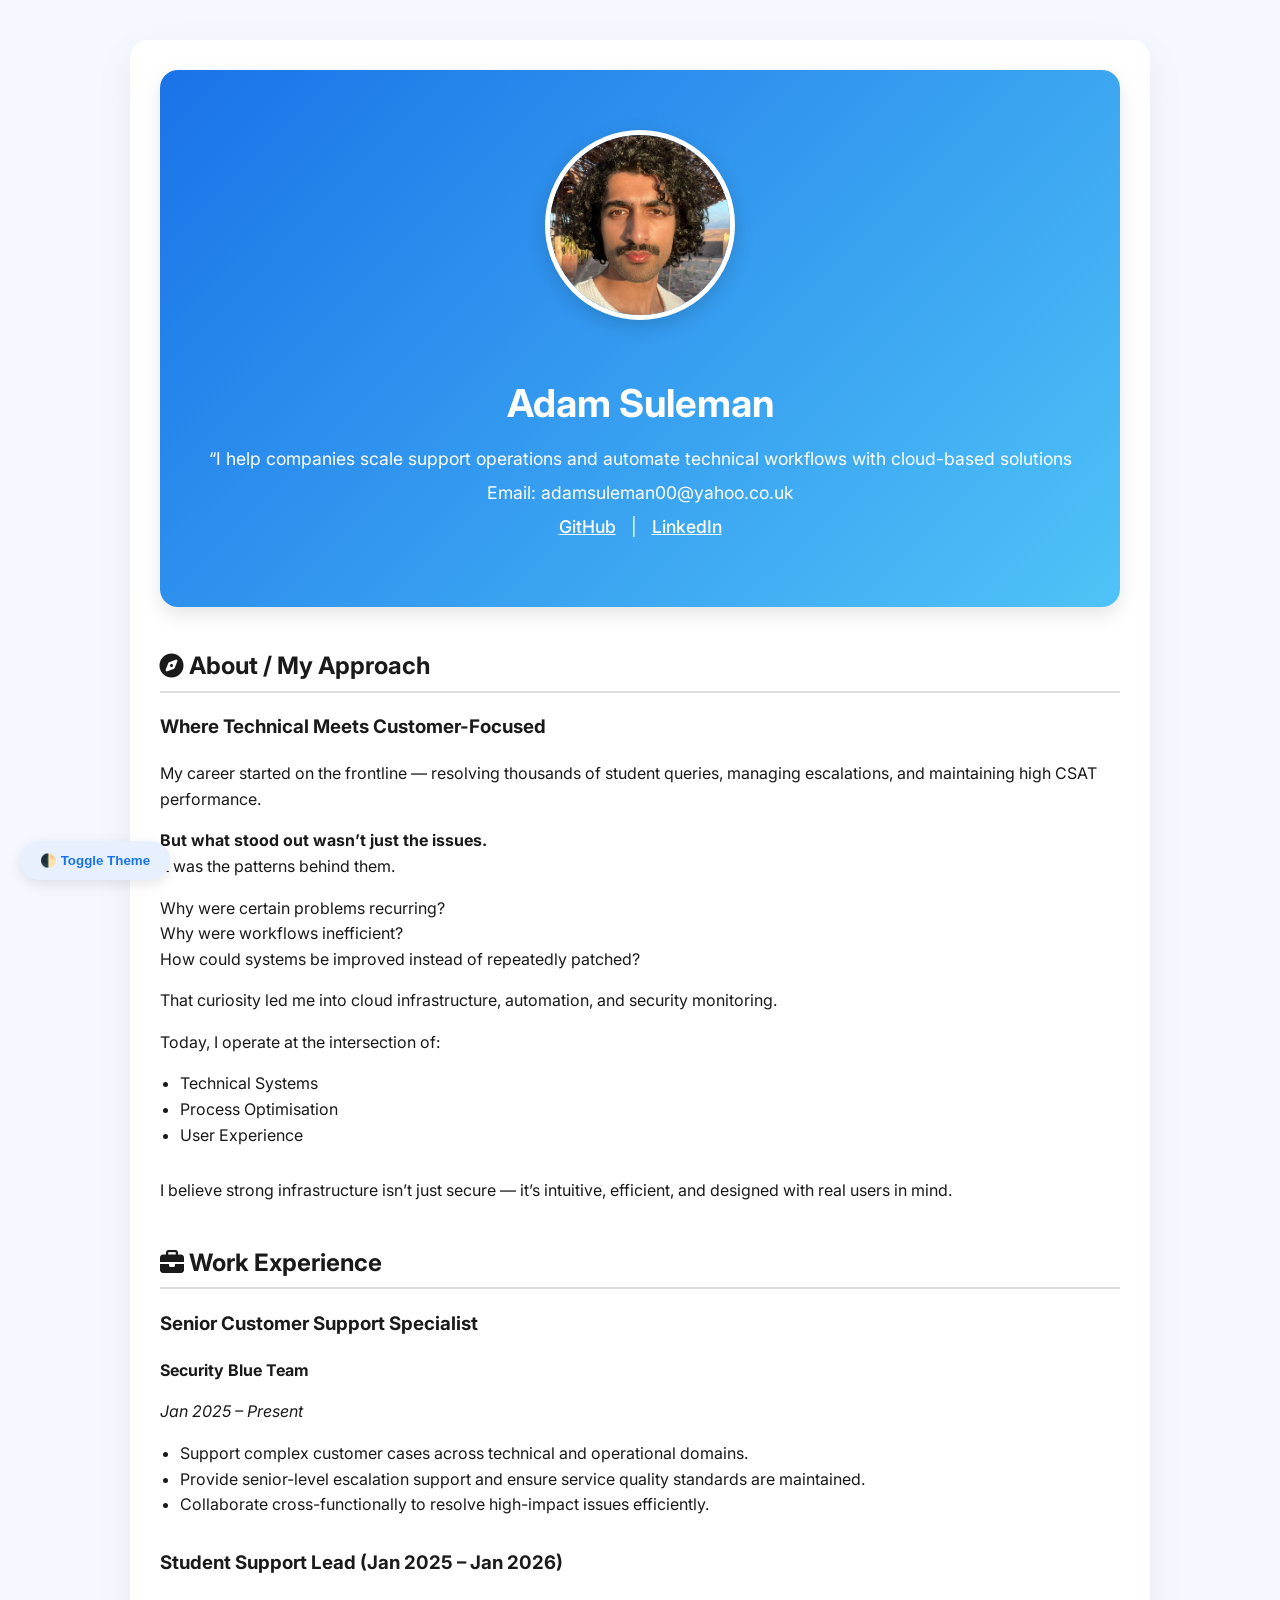
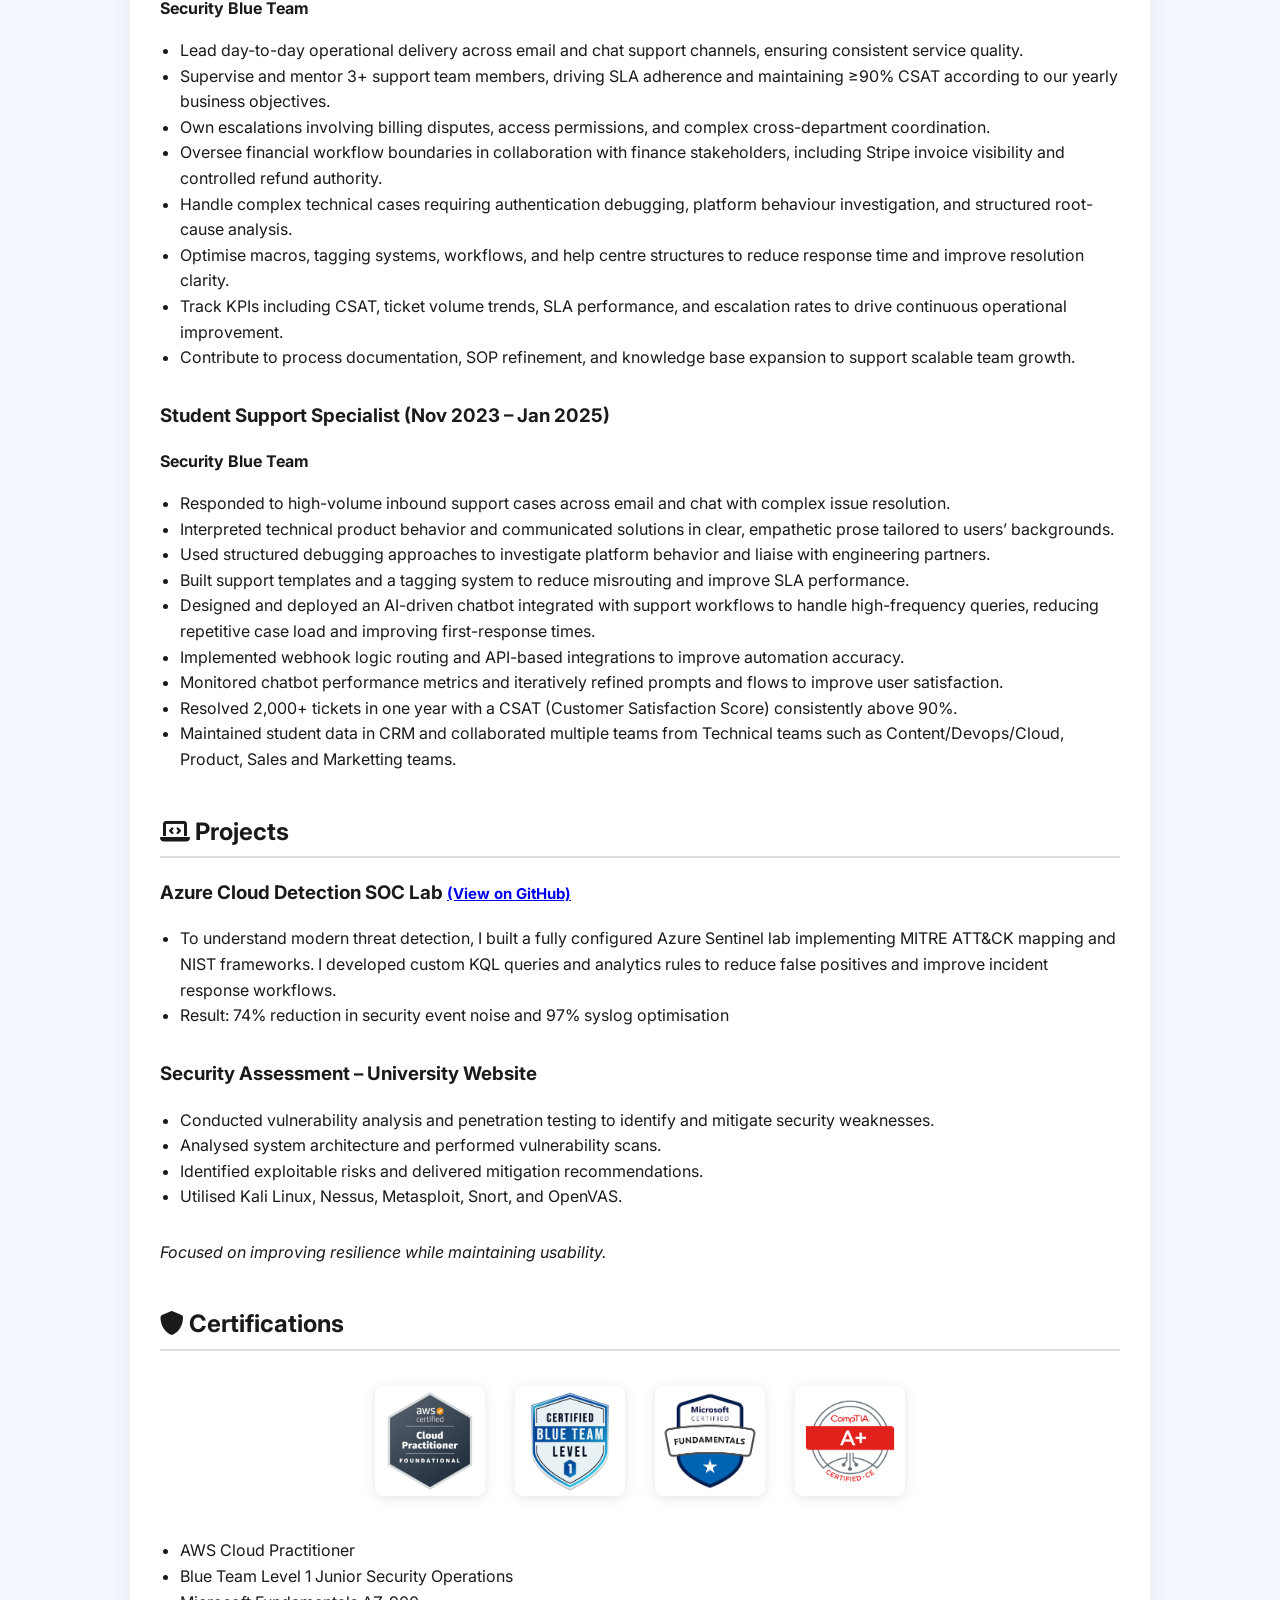
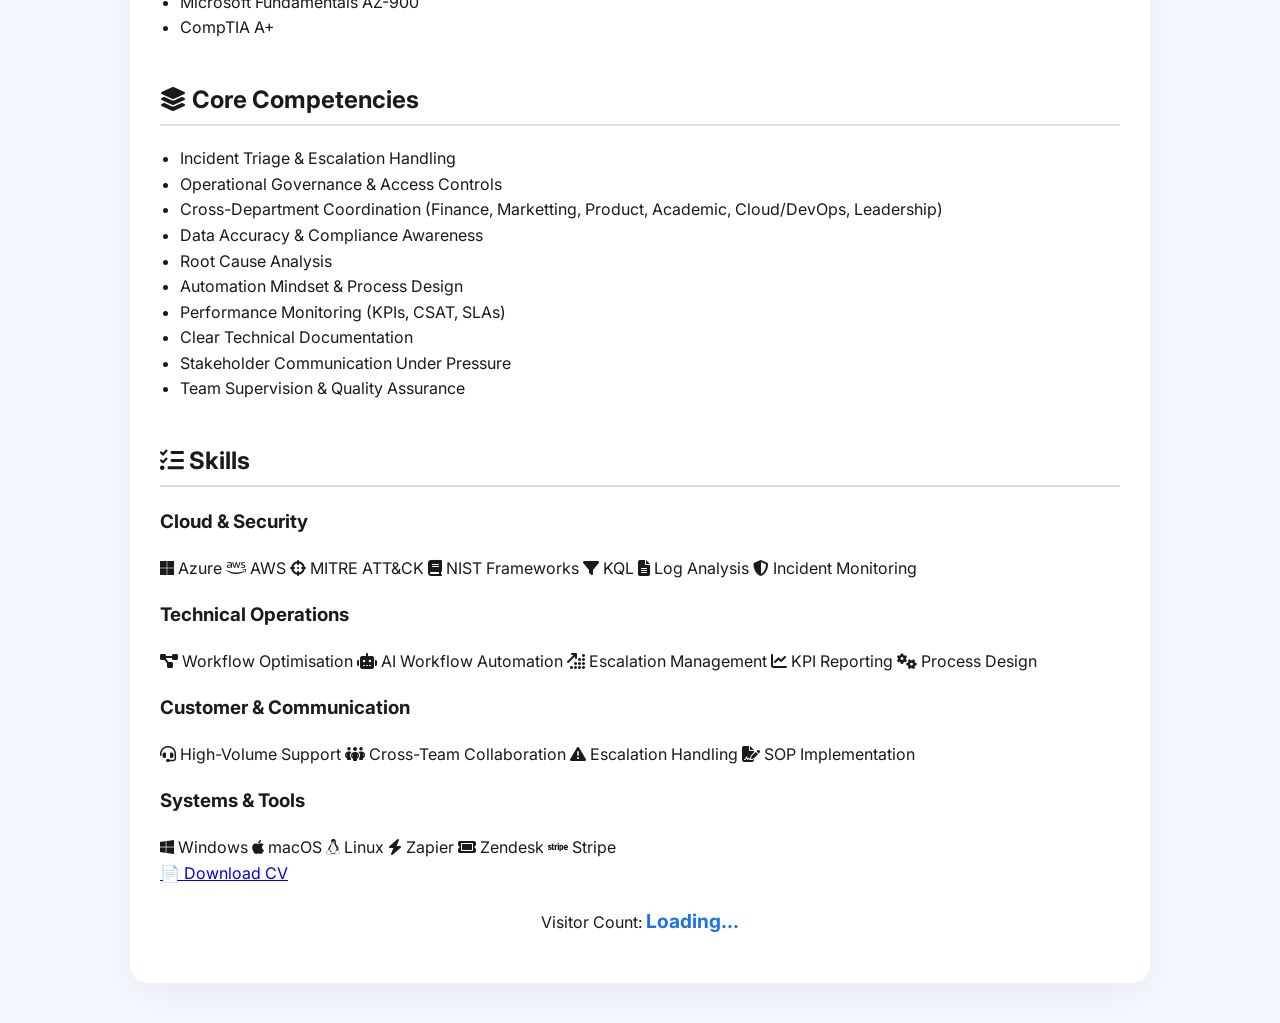
==== adam_suleman_cv.html @ 836b5796 "Update adam_suleman_cv.html" ====
<!DOCTYPE html>
<html lang="en">
<head>
  <meta charset="UTF-8">
  <title>Adam Suleman – Resume</title>
  <link rel="stylesheet" href="style.css">
  <link href="https://fonts.googleapis.com/css2?family=Inter:wght@400;600&display=swap" rel="stylesheet">
  <link rel="stylesheet" href="https://cdnjs.cloudflare.com/ajax/libs/font-awesome/6.5.0/css/all.min.css">
</head>
<body>
  <div class="container">
    <header>
      <img src="profile.jpg" alt="Profile Picture" class="profile-pic">
      <h1>Adam Suleman</h1>
      <p>“I help companies scale support operations and automate technical workflows with cloud-based solutions</p>
      <p>Email: adamsuleman00@yahoo.co.uk</p>
      <p><a href="https://github.com/asuleman-cyber">GitHub</a> | <a href="https://www.linkedin.com/in/adam-suleman-077a73156/">LinkedIn</a></p>
    </header>

    <section>
      <h2><i class="fa-solid fa-compass"></i> About / My Approach</h2>
      <h3>Where Technical Meets Customer-Focused</h3>
    
      <p>
        My career started on the frontline — resolving thousands of student queries, managing escalations,
        and maintaining high CSAT performance.
      </p>
    
      <p><strong>But what stood out wasn’t just the issues.</strong><br>
         It was the patterns behind them.</p>
    
      <p>
        Why were certain problems recurring?<br>
        Why were workflows inefficient?<br>
        How could systems be improved instead of repeatedly patched?
      </p>
    
      <p>
        That curiosity led me into cloud infrastructure, automation, and security monitoring.
      </p>
    
      <p>Today, I operate at the intersection of:</p>
    
      <ul>
        <li>Technical Systems</li>
        <li>Process Optimisation</li>
        <li>User Experience</li>
      </ul>
    
      <p>
        I believe strong infrastructure isn’t just secure — it’s intuitive, efficient,
        and designed with real users in mind.
      </p>
    </section>
        
    <section>
        <h2><i class="fa-solid fa-briefcase"></i> Work Experience</h2>
        <h3>Senior Customer Support Specialist</h3>
        <p><strong>Security Blue Team</strong></p>
          <p><em>Jan 2025 – Present</em></p>
          <ul>
            <li>Support complex customer cases across technical and operational domains.</li>
            <li>Provide senior-level escalation support and ensure service quality standards are maintained.</li>
            <li>Collaborate cross-functionally to resolve high-impact issues efficiently.</li>
          </ul>

        <h3>Student Support Lead (Jan 2025 – Jan 2026)</h3>
        <p><strong>Security Blue Team</strong></p>
          <ul>
            <li>Lead day-to-day operational delivery across email and chat support channels, ensuring consistent service quality.</li>
            <li>Supervise and mentor 3+ support team members, driving SLA adherence and maintaining ≥90% CSAT according to our yearly business objectives.</li>
            <li>Own escalations involving billing disputes, access permissions, and complex cross-department coordination.</li>
            <li>Oversee financial workflow boundaries in collaboration with finance stakeholders, including Stripe invoice visibility and controlled refund authority.</li>
            <li>Handle complex technical cases requiring authentication debugging, platform behaviour investigation, and structured root-cause analysis.</li>
            <li>Optimise macros, tagging systems, workflows, and help centre structures to reduce response time and improve resolution clarity.</li>
            <li>Track KPIs including CSAT, ticket volume trends, SLA performance, and escalation rates to drive continuous operational improvement.</li>
            <li>Contribute to process documentation, SOP refinement, and knowledge base expansion to support scalable team growth.</li>
          </ul>
        <h3>Student Support Specialist (Nov 2023 – Jan 2025)</h3>
        <p><strong>Security Blue Team</strong></p>
        <ul>
          <li>Responded to high-volume inbound support cases across email and chat with complex issue resolution.</li>
          <li>Interpreted technical product behavior and communicated solutions in clear, empathetic prose tailored to users’ backgrounds.</li>
          <li>Used structured debugging approaches to investigate platform behavior and liaise with engineering partners.</li>
          <li>Built support templates and a tagging system to reduce misrouting and improve SLA performance.</li>
          <li>Designed and deployed an AI-driven chatbot integrated with support workflows to handle high-frequency queries, reducing repetitive case load and improving first-response times.</li>
          <li>Implemented webhook logic routing and API-based integrations to improve automation accuracy.</li>
          <li>Monitored chatbot performance metrics and iteratively refined prompts and flows to improve user satisfaction.</li>
          <li>Resolved 2,000+ tickets in one year with a CSAT (Customer Satisfaction Score) consistently above 90%.</li>
          <li>Maintained student data in CRM and collaborated multiple teams from Technical teams such as Content/Devops/Cloud, Product, Sales and Marketting teams.</li>
        </ul>        
      </section>

    <section>
      <h2><i class="fa-solid fa-laptop-code"></i> Projects</h2>
        
      <h3>Azure Cloud Detection SOC Lab <a href="https://github.com/asuleman-cyber/Azure-Honey-Net-SOC" target="_blank" style="font-size: 0.8em;">(View on GitHub)</a></h3>
      <ul>
          <li>To understand modern threat detection, I built a fully configured Azure Sentinel lab implementing MITRE ATT&CK mapping and NIST frameworks. I developed custom KQL queries and analytics rules to reduce false positives and improve incident response workflows.</li>
          <li>Result: 74% reduction in security event noise and 97% syslog optimisation</li>
      </ul>
      <h3>Security Assessment – University Website</h3>
      <ul>
        <li>Conducted vulnerability analysis and penetration testing to identify and mitigate security weaknesses.</li>
        <li>Analysed system architecture and performed vulnerability scans.</li>
        <li>Identified exploitable risks and delivered mitigation recommendations.</li>
        <li>Utilised Kali Linux, Nessus, Metasploit, Snort, and OpenVAS.</li>
      </ul>
      <p><em>Focused on improving resilience while maintaining usability.</em></p>
    </section>

    <section id="certifications">
      <h2><i class="fa fa-shield"></i> Certifications</h2>
      <div class="cert-badges">
        <div class="cert-badge">
          <img src="awscp.png" alt="AWS Cloud Practitioner">
        </div>
        <div class="cert-badge">
          <img src="btl1.png" alt="Blue Team Level 1">
        </div>
        <div class="cert-badge">
          <img src="az900.png" alt="Microsoft AZ-900">
        </div>
        <div class="cert-badge">
          <img src="cplusa.png" alt="CompTIA A+">
        </div>
      </div>
      <ul>
        <li>AWS Cloud Practitioner</li>
        <li>Blue Team Level 1 Junior Security Operations</li>
        <li>Microsoft Fundamentals AZ-900</li>
        <li>CompTIA A+</li>
      </ul>
    </section>        
    <section>
        <h2><i class="fa-solid fa-layer-group"></i> Core Competencies</h2>
        <ul>
          <li>Incident Triage &amp; Escalation Handling</li>
          <li>Operational Governance &amp; Access Controls</li>
          <li>Cross-Department Coordination (Finance, Marketting, Product, Academic, Cloud/DevOps, Leadership)</li>
          <li>Data Accuracy &amp; Compliance Awareness</li>
          <li>Root Cause Analysis</li>
          <li>Automation Mindset &amp; Process Design</li>
          <li>Performance Monitoring (KPIs, CSAT, SLAs)</li>
          <li>Clear Technical Documentation</li>
          <li>Stakeholder Communication Under Pressure</li>
          <li>Team Supervision &amp; Quality Assurance</li>
        </ul>
      </section>
  <!-- SKILLS -->
<section>
  <h2><i class="fa-solid fa-list-check"></i> Skills</h2>

  <div class="skills-grid">

    <div class="skill-category">
      <h3>Cloud &amp; Security</h3>
      <div class="skill-badges">
        <span><i class="fa-brands fa-microsoft"></i> Azure</span>
        <span><i class="fa-brands fa-aws"></i> AWS</span>
        <span><i class="fa-solid fa-crosshairs"></i> MITRE ATT&amp;CK</span>
        <span><i class="fa-solid fa-book"></i> NIST Frameworks</span>
        <span><i class="fa-solid fa-filter"></i> KQL</span>
        <span><i class="fa-solid fa-file-lines"></i> Log Analysis</span>
        <span><i class="fa-solid fa-shield-halved"></i> Incident Monitoring</span>
      </div>
    </div>

    <div class="skill-category">
      <h3>Technical Operations</h3>
      <div class="skill-badges">
        <span><i class="fa-solid fa-diagram-project"></i> Workflow Optimisation</span>
        <span><i class="fa-solid fa-robot"></i> AI Workflow Automation</span>
        <span><i class="fa-solid fa-arrow-up-right-dots"></i> Escalation Management</span>
        <span><i class="fa-solid fa-chart-line"></i> KPI Reporting</span>
        <span><i class="fa-solid fa-gears"></i> Process Design</span>
      </div>
    </div>

    <div class="skill-category">
      <h3>Customer &amp; Communication</h3>
      <div class="skill-badges">
        <span><i class="fa-solid fa-headset"></i> High-Volume Support</span>
        <span><i class="fa-solid fa-people-group"></i> Cross-Team Collaboration</span>
        <span><i class="fa-solid fa-triangle-exclamation"></i> Escalation Handling</span>
        <span><i class="fa-solid fa-file-signature"></i> SOP Implementation</span>
      </div>
    </div>

    <div class="skill-category">
      <h3>Systems &amp; Tools</h3>
      <div class="skill-badges">
        <span><i class="fa-brands fa-windows"></i> Windows</span>
        <span><i class="fa-brands fa-apple"></i> macOS</span>
        <span><i class="fa-brands fa-linux"></i> Linux</span>
        <span><i class="fa-solid fa-bolt"></i> Zapier</span>
        <span><i class="fa-solid fa-ticket"></i> Zendesk</span>
        <span><i class="fa-brands fa-stripe"></i> Stripe</span>
      </div>
    </div>

  </div>
</section>

  <a href="adam-suleman-cv.pdf" class="download-btn" download>📄 Download CV</a>
  <button id="toggle-theme">🌓 Toggle Theme</button>

  <script>
    const toggleBtn = document.getElementById('toggle-theme');
    const body = document.body;
  
    // Load saved preference
    if (localStorage.getItem('theme') === 'dark') {
      body.classList.add('dark-mode');
    }
  
    toggleBtn.addEventListener('click', () => {
      body.classList.toggle('dark-mode');
  
      // Save preference
      if (body.classList.contains('dark-mode')) {
        localStorage.setItem('theme', 'dark');
      } else {
        localStorage.setItem('theme', 'light');
      }
    });
  </script>

<script>
  const apiUrl = 'https://5r8853u0i4.execute-api.eu-west-2.amazonaws.com/prod/count';

  async function fetchVisitorCount() {
    try {
      const response = await fetch(apiUrl);
      const data = await response.json();
      document.getElementById('visitor-count').textContent = data.count;
    } catch (error) {
      console.error('Failed to fetch visitor count:', error);
    }
  }

  fetchVisitorCount();
</script>

<p class="visitor-info">Visitor Count: <span id="visitor-count">Loading...</span></p>

  
</body>
</html>
---- style.css ----
/* Base layout and typography */
body {
    font-family: 'Inter', sans-serif;
    background-color: #f5f9ff;
    color: #1a1a1a;
    margin: 0;
    padding: 0;
    line-height: 1.6;
}

.container {
    max-width: 960px;
    margin: 40px auto;
    padding: 30px;
    background: white;
    border-radius: 18px;
    box-shadow: 0 12px 40px rgba(0, 0, 0, 0.06);
}

/* Header styling */
header {
    text-align: center;
    background: linear-gradient(135deg, #1a73e8, #4fc3f7);
    color: white;
    padding: 60px 20px;
    border-radius: 18px;
    margin-bottom: 40px;
    box-shadow: 0 8px 20px rgba(0, 0, 0, 0.1);
}

header h1 {
    font-size: 2.4rem;
    margin-bottom: 10px;
}

header p {
    margin: 6px 0;
    font-size: 1.1rem;
}

header a {
    color: #fff;
    margin: 0 10px;
    font-weight: 500;
    text-decoration: underline;
}

/* Profile Picture */
.profile-pic {
    width: 180px; /* increased from 120px */
    height: 180px;
    border-radius: 50%;
    margin-bottom: 20px;
    object-fit: cover;
    border: 5px solid white;
    box-shadow: 0 6px 20px rgba(0, 0, 0, 0.15);
    transition: transform 0.3s ease;
}

.profile-pic:hover {
    transform: scale(1.05);
}


h2 {
    margin-top: 40px;
    border-bottom: 2px solid #ddd;
    padding-bottom: 5px;
    font-size: 1.5rem;
}

.cert-badges {
    display: flex;
    gap: 20px;
    flex-wrap: wrap;
    justify-content: center;
    margin: 15px 0;
}

/* Lists and badges */
ul {
    padding-left: 20px;
    margin-bottom: 30px;
}

.cert-badges {
    display: flex;
    flex-wrap: wrap;
    justify-content: center;
    align-items: center;
    gap: 30px;
    margin: 25px 0;
    padding: 10px 0;
}

.cert-badges img {
    height: 100px; /* increased from 60px */
    transition: transform 0.2s ease, box-shadow 0.2s ease;
    filter: drop-shadow(0 2px 6px rgba(0, 0, 0, 0.1));
    border-radius: 8px;
    background: white;
    padding: 5px;
}

.cert-badges img:hover {
    transform: scale(1.08);
    box-shadow: 0 6px 18px rgba(0, 0, 0, 0.1);
}

<!-- SKILLS -->
<section>
  <h2><i class="fa-solid fa-list-check"></i> Skills</h2>

  <div class="skills-grid">

    <div class="skill-category">
      <h3>Cloud & Security</h3>
      <div class="skill-badges">
        <span>Azure</span>
        <span>AWS</span>
        <span>MITRE ATT&CK</span>
        <span>NIST Frameworks</span>
        <span>KQL</span>
        <span>Log Analysis</span>
        <span>Incident Monitoring</span>
      </div>
    </div>

    <div class="skill-category">
      <h3>Technical Operations</h3>
      <div class="skill-badges">
        <span>Workflow Optimisation</span>
        <span>AI Workflow Automation</span>
        <span>Escalation Management</span>
        <span>KPI Reporting</span>
        <span>Process Design</span>
      </div>
    </div>

    <div class="skill-category">
      <h3>Customer & Communication</h3>
      <div class="skill-badges">
        <span>High-Volume Operational Support</span>
        <span>Cross-Team Collaboration</span>
        <span>Escalation Handling</span>
        <span>SOP Implementation</span>
      </div>
    </div>

    <div class="skill-category">
      <h3>Systems & Tools</h3>
      <div class="skill-badges">
        <span>Windows</span>
        <span>macOS</span>
        <span>Linux</span>
        <span>Zapier</span>
        <span>Zendesk</span>
        <span>Stripe</span>
      </div>
    </div>

  </div>
</section>

/* Call-to-action button */
.download-btn {
    position: fixed;
    bottom: 20px;
    right: 20px;
    background: #1a73e8;
    color: white;
    padding: 12px 22px;
    border-radius: 30px;
    text-decoration: none;
    box-shadow: 0 4px 12px rgba(0,0,0,0.1);
    font-weight: bold;
    box-shadow: 0 4px 14px rgba(0,0,0,0.15);
    transition: background 0.3s ease;
}

.download-btn:hover {
    background: #0c54b8;
}

/* Toggle dark mode */
#toggle-theme {
    position: fixed;
    bottom: 20px;
    left: 20px;
    background: #e6f0ff;
    border: none;
    padding: 12px 20px;
    border-radius: 30px;
    cursor: pointer;
    color: #1a73e8;
    font-weight: bold;
    box-shadow: 0 4px 14px rgba(0,0,0,0.1);
}

.dark-mode {
    background-color: #111827;
    color: #d1d5db;
}

.dark-mode .container {
    background: #1f2937;
    color: #e5e7eb;
}

.dark-mode header {
    background: linear-gradient(135deg, #1a73e8, #3b82f6);
}

.dark-mode .download-btn {
    background: #3b82f6;
}

.dark-mode #toggle-theme {
    background: #374151;
    color: white;
}

#visitor-count {
    font-weight: bold;
    color: #1a73e8;
    font-size: 1.2rem;
  }
  
  p.visitor-info {
    text-align: center;
    margin-top: 20px;
    font-family: 'Inter', sans-serif;
  }
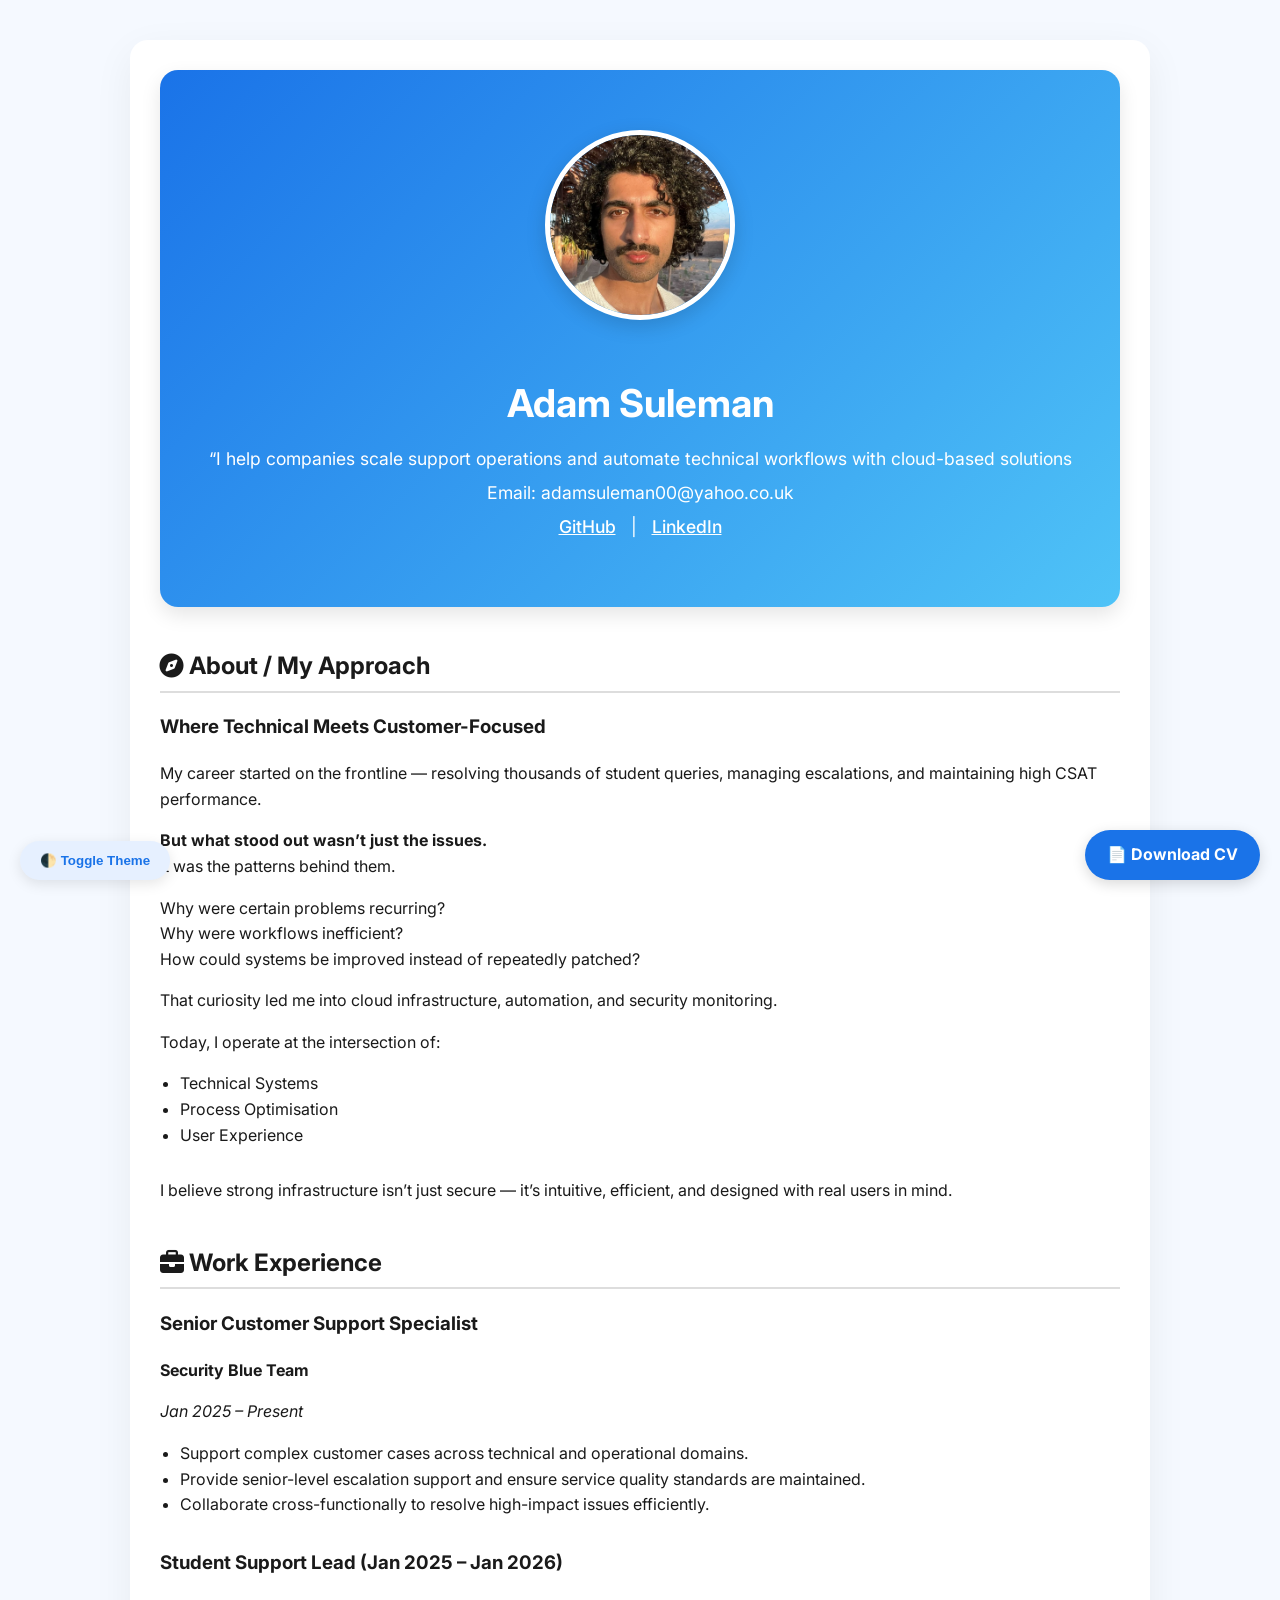
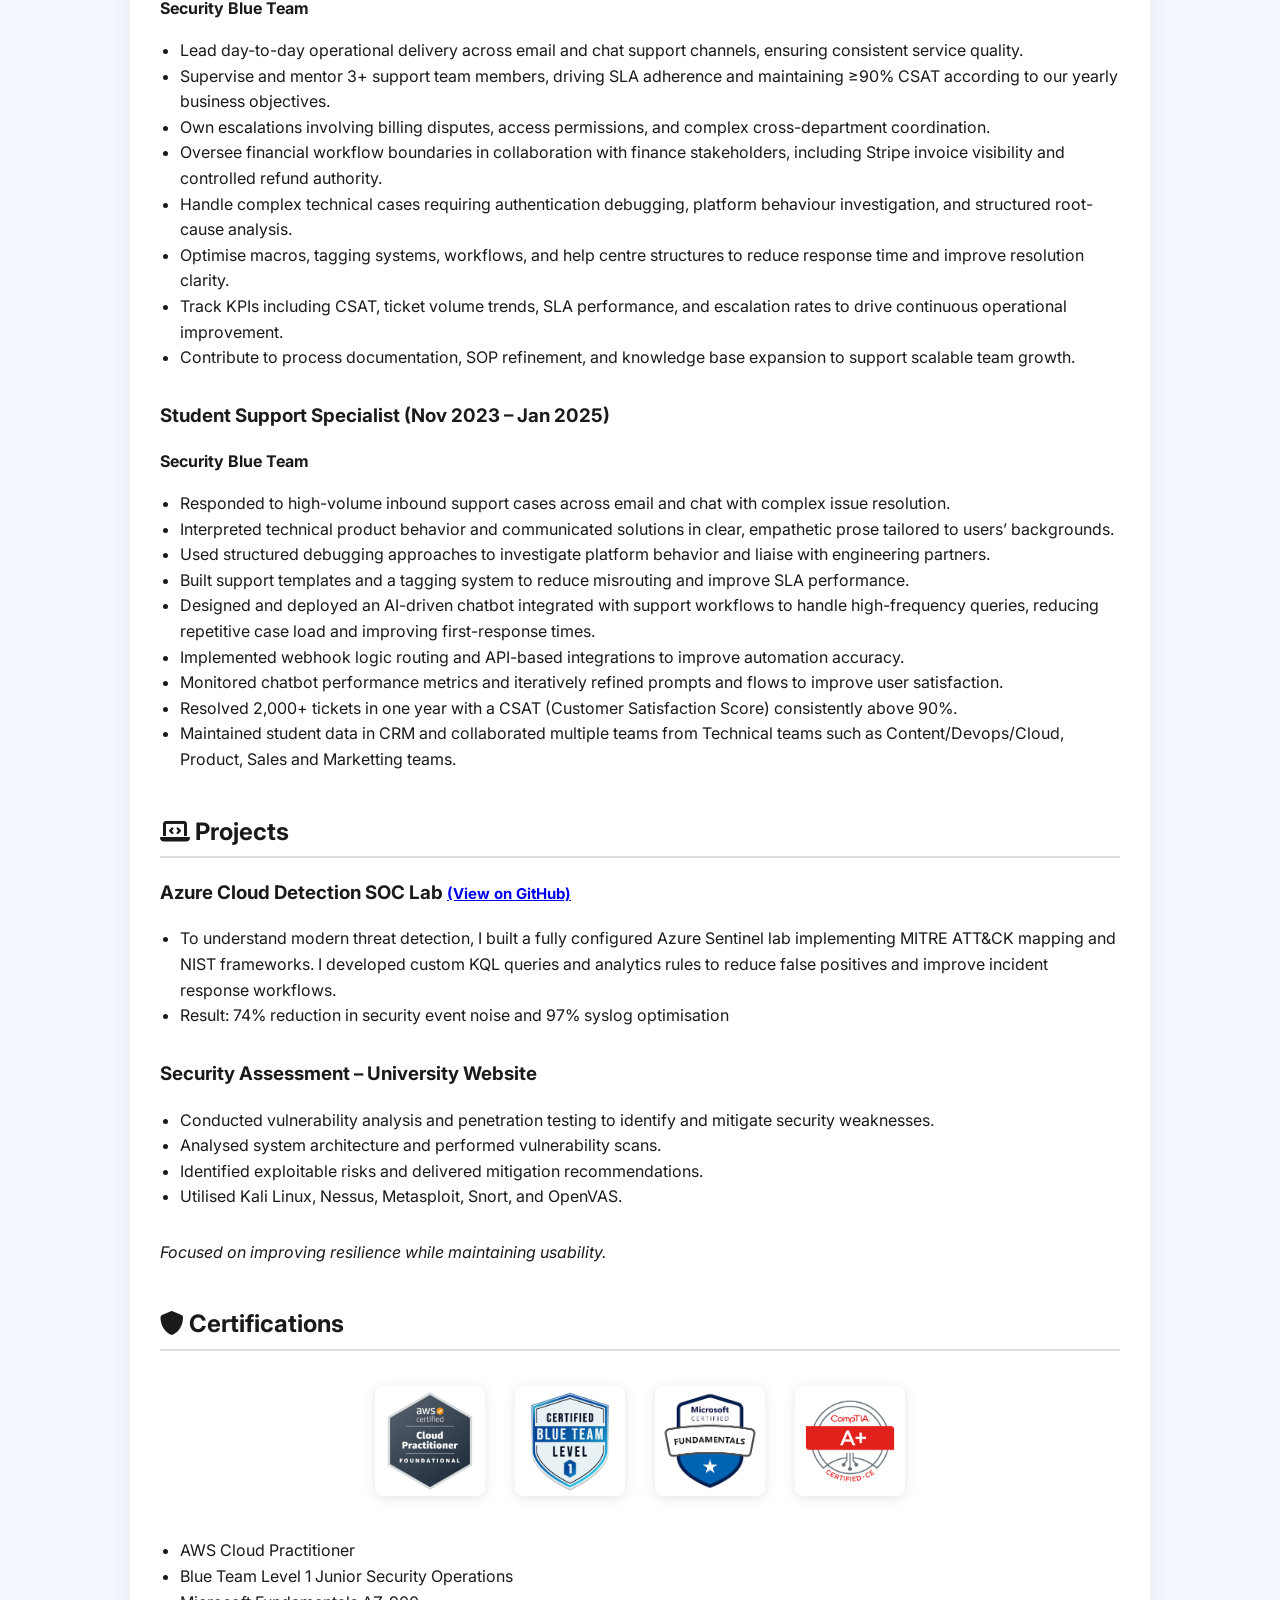
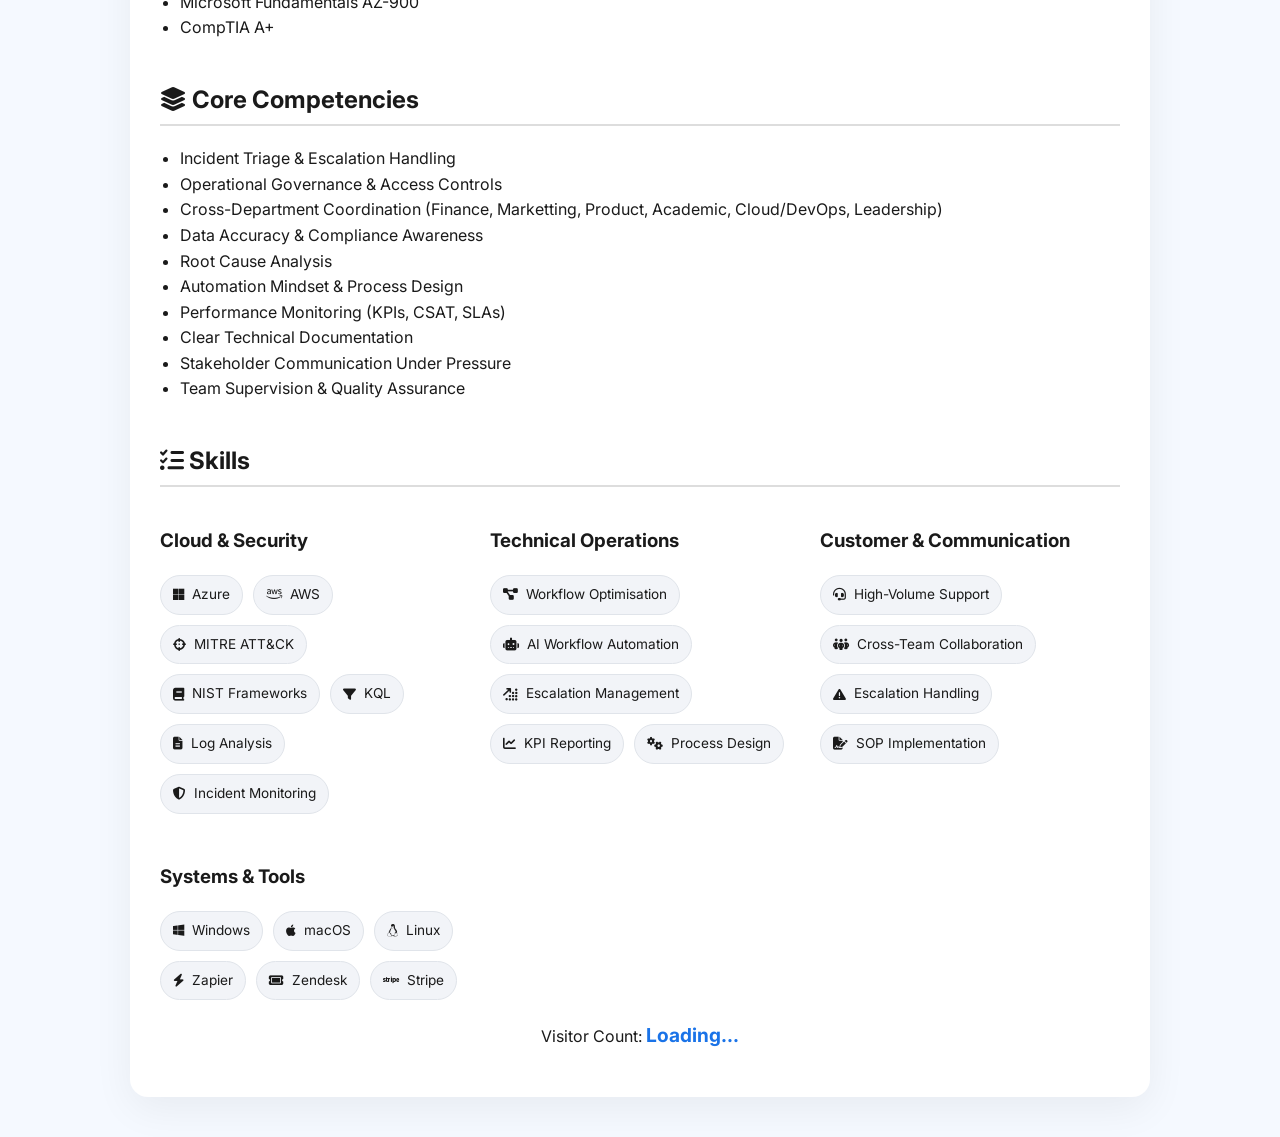
==== commit 7a66b7ca: "Update adam_suleman_cv.html" ====
--- a/adam_suleman_cv.html
+++ b/adam_suleman_cv.html
@@ -147,18 +147,19 @@
           <li>Team Supervision &amp; Quality Assurance</li>
         </ul>
       </section>
-  <!-- SKILLS -->
+    
+<!-- SKILLS -->
 <section>
   <h2><i class="fa-solid fa-list-check"></i> Skills</h2>
 
   <div class="skills-grid">
 
-    <div class="skill-category">
-      <h3>Cloud &amp; Security</h3>
+    <div class="skill-card">
+      <h3>Cloud & Security</h3>
       <div class="skill-badges">
         <span><i class="fa-brands fa-microsoft"></i> Azure</span>
         <span><i class="fa-brands fa-aws"></i> AWS</span>
-        <span><i class="fa-solid fa-crosshairs"></i> MITRE ATT&amp;CK</span>
+        <span><i class="fa-solid fa-crosshairs"></i> MITRE ATT&CK</span>
         <span><i class="fa-solid fa-book"></i> NIST Frameworks</span>
         <span><i class="fa-solid fa-filter"></i> KQL</span>
         <span><i class="fa-solid fa-file-lines"></i> Log Analysis</span>
@@ -166,7 +167,7 @@
       </div>
     </div>
 
-    <div class="skill-category">
+    <div class="skill-card">
       <h3>Technical Operations</h3>
       <div class="skill-badges">
         <span><i class="fa-solid fa-diagram-project"></i> Workflow Optimisation</span>
@@ -177,8 +178,8 @@
       </div>
     </div>
 
-    <div class="skill-category">
-      <h3>Customer &amp; Communication</h3>
+    <div class="skill-card">
+      <h3>Customer & Communication</h3>
       <div class="skill-badges">
         <span><i class="fa-solid fa-headset"></i> High-Volume Support</span>
         <span><i class="fa-solid fa-people-group"></i> Cross-Team Collaboration</span>
@@ -187,8 +188,8 @@
       </div>
     </div>
 
-    <div class="skill-category">
-      <h3>Systems &amp; Tools</h3>
+    <div class="skill-card">
+      <h3>Systems & Tools</h3>
       <div class="skill-badges">
         <span><i class="fa-brands fa-windows"></i> Windows</span>
         <span><i class="fa-brands fa-apple"></i> macOS</span>
--- a/style.css
+++ b/style.css
@@ -107,60 +107,44 @@
     box-shadow: 0 6px 18px rgba(0, 0, 0, 0.1);
 }
 
-<!-- SKILLS -->
-<section>
-  <h2><i class="fa-solid fa-list-check"></i> Skills</h2>
-
-  <div class="skills-grid">
-
-    <div class="skill-category">
-      <h3>Cloud & Security</h3>
-      <div class="skill-badges">
-        <span>Azure</span>
-        <span>AWS</span>
-        <span>MITRE ATT&CK</span>
-        <span>NIST Frameworks</span>
-        <span>KQL</span>
-        <span>Log Analysis</span>
-        <span>Incident Monitoring</span>
-      </div>
-    </div>
-
-    <div class="skill-category">
-      <h3>Technical Operations</h3>
-      <div class="skill-badges">
-        <span>Workflow Optimisation</span>
-        <span>AI Workflow Automation</span>
-        <span>Escalation Management</span>
-        <span>KPI Reporting</span>
-        <span>Process Design</span>
-      </div>
-    </div>
-
-    <div class="skill-category">
-      <h3>Customer & Communication</h3>
-      <div class="skill-badges">
-        <span>High-Volume Operational Support</span>
-        <span>Cross-Team Collaboration</span>
-        <span>Escalation Handling</span>
-        <span>SOP Implementation</span>
-      </div>
-    </div>
-
-    <div class="skill-category">
-      <h3>Systems & Tools</h3>
-      <div class="skill-badges">
-        <span>Windows</span>
-        <span>macOS</span>
-        <span>Linux</span>
-        <span>Zapier</span>
-        <span>Zendesk</span>
-        <span>Stripe</span>
-      </div>
-    </div>
-
-  </div>
-</section>
+.skills-grid {
+  display: grid;
+  grid-template-columns: repeat(auto-fit, minmax(250px, 1fr));
+  gap: 30px;
+  margin-top: 20px;
+}
+
+.skill-category h3 {
+  margin-bottom: 12px;
+  font-weight: 600;
+}
+
+.skill-badges {
+  display: flex;
+  flex-wrap: wrap;
+  gap: 10px;
+}
+
+.skill-badges span {
+  background: #f2f4f8;
+  padding: 8px 12px;
+  border-radius: 20px;
+  font-size: 0.85rem;
+  border: 1px solid #e0e4ea;
+  display: inline-flex;
+  align-items: center;
+  gap: 8px;
+  transition: 0.2s ease;
+}
+
+.skill-badges span i {
+  font-size: 0.95em;
+}
+
+.skill-badges span:hover {
+  background: #e6ecf5;
+  transform: translateY(-2px);
+}
 
 /* Call-to-action button */
 .download-btn {
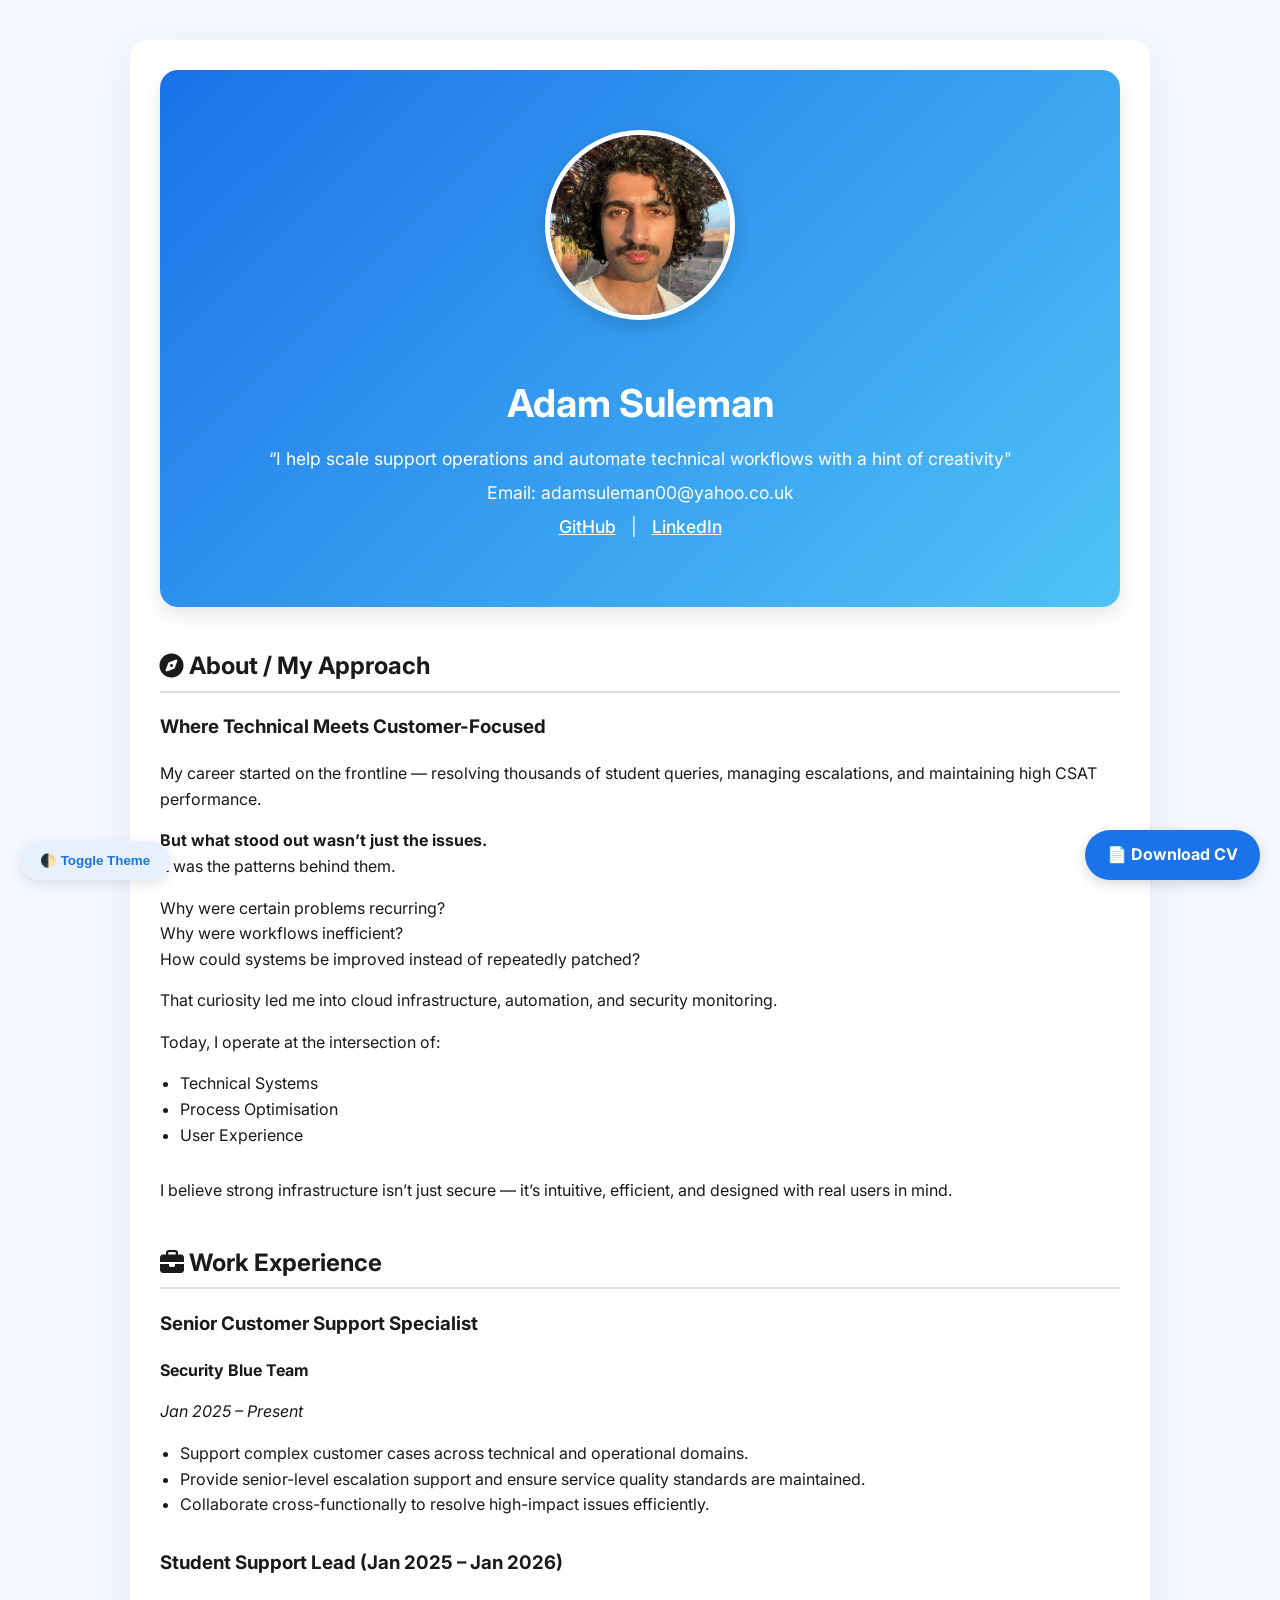
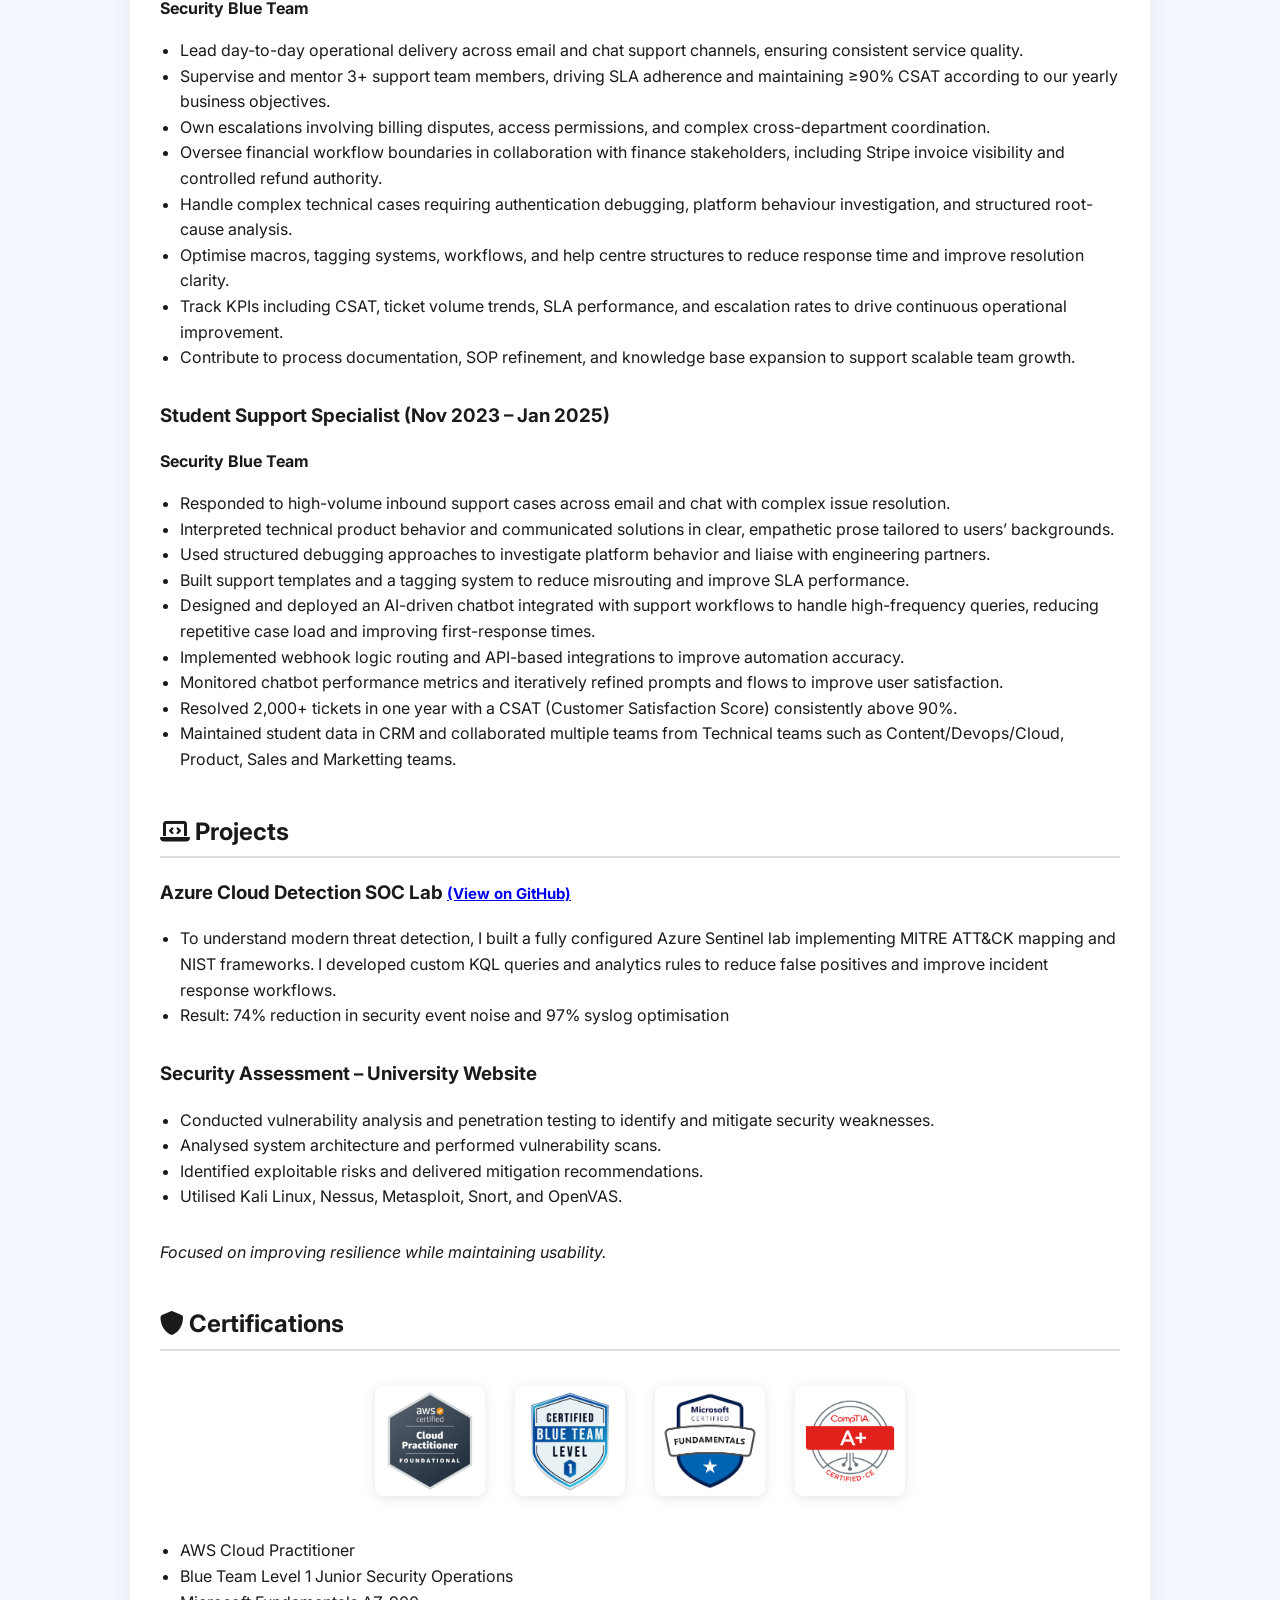
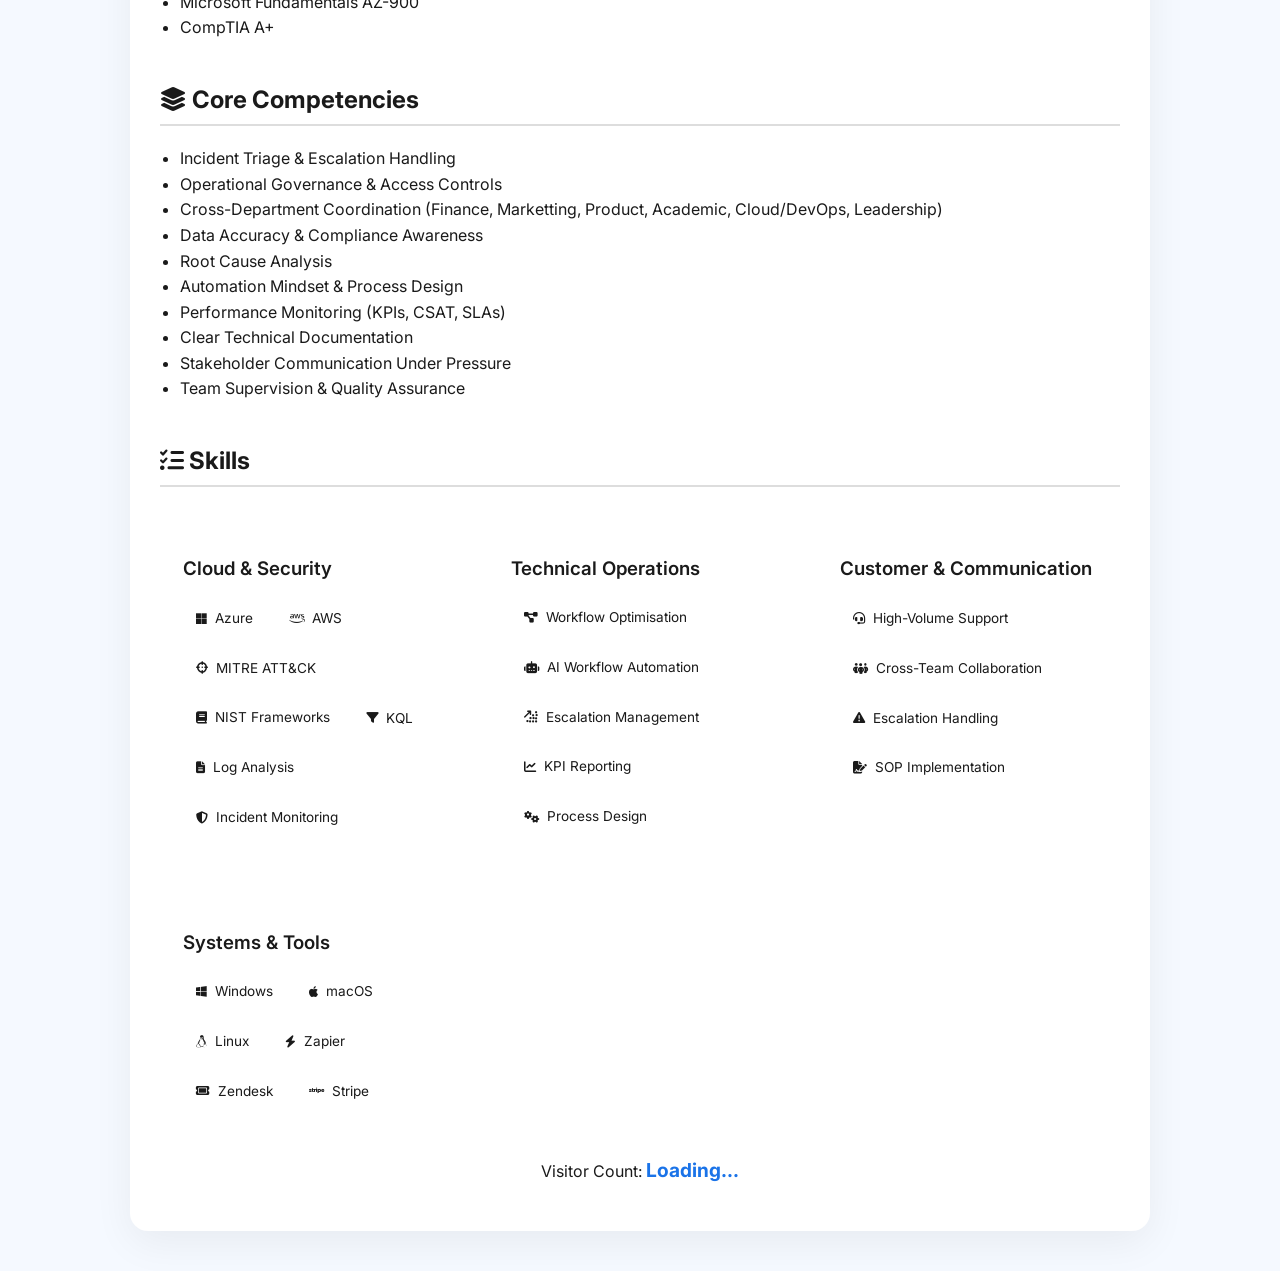
==== commit 249b36da: "Update adam_suleman_cv.html" ====
--- a/adam_suleman_cv.html
+++ b/adam_suleman_cv.html
@@ -12,7 +12,7 @@
     <header>
       <img src="profile.jpg" alt="Profile Picture" class="profile-pic">
       <h1>Adam Suleman</h1>
-      <p>“I help companies scale support operations and automate technical workflows with cloud-based solutions</p>
+      <p>“I help scale support operations and automate technical workflows with a hint of creativity"</p>
       <p>Email: adamsuleman00@yahoo.co.uk</p>
       <p><a href="https://github.com/asuleman-cyber">GitHub</a> | <a href="https://www.linkedin.com/in/adam-suleman-077a73156/">LinkedIn</a></p>
     </header>
--- a/style.css
+++ b/style.css
@@ -109,13 +109,27 @@
 
 .skills-grid {
   display: grid;
-  grid-template-columns: repeat(auto-fit, minmax(250px, 1fr));
-  gap: 30px;
-  margin-top: 20px;
-}
-
-.skill-category h3 {
-  margin-bottom: 12px;
+  grid-template-columns: repeat(auto-fit, minmax(280px, 1fr));
+  gap: 25px;
+  margin-top: 25px;
+}
+
+.skill-card {
+  padding: 22px;
+  border-radius: 16px;
+  background: rgba(255, 255, 255, 0.05);
+  border: 1px solid rgba(255, 255, 255, 0.08);
+  backdrop-filter: blur(8px);
+  transition: 0.2s ease;
+}
+
+.skill-card:hover {
+  transform: translateY(-4px);
+  border-color: rgba(255, 255, 255, 0.18);
+}
+
+.skill-card h3 {
+  margin-bottom: 15px;
   font-weight: 600;
 }
 
@@ -126,24 +140,20 @@
 }
 
 .skill-badges span {
-  background: #f2f4f8;
-  padding: 8px 12px;
-  border-radius: 20px;
-  font-size: 0.85rem;
-  border: 1px solid #e0e4ea;
   display: inline-flex;
   align-items: center;
   gap: 8px;
-  transition: 0.2s ease;
+
+  padding: 8px 12px;
+  border-radius: 999px;
+
+  font-size: 0.85rem;
+  border: 1px solid rgba(255, 255, 255, 0.12);
+  background: rgba(255, 255, 255, 0.06);
 }
 
 .skill-badges span i {
-  font-size: 0.95em;
-}
-
-.skill-badges span:hover {
-  background: #e6ecf5;
-  transform: translateY(-2px);
+  font-size: 0.9em;
 }
 
 /* Call-to-action button */
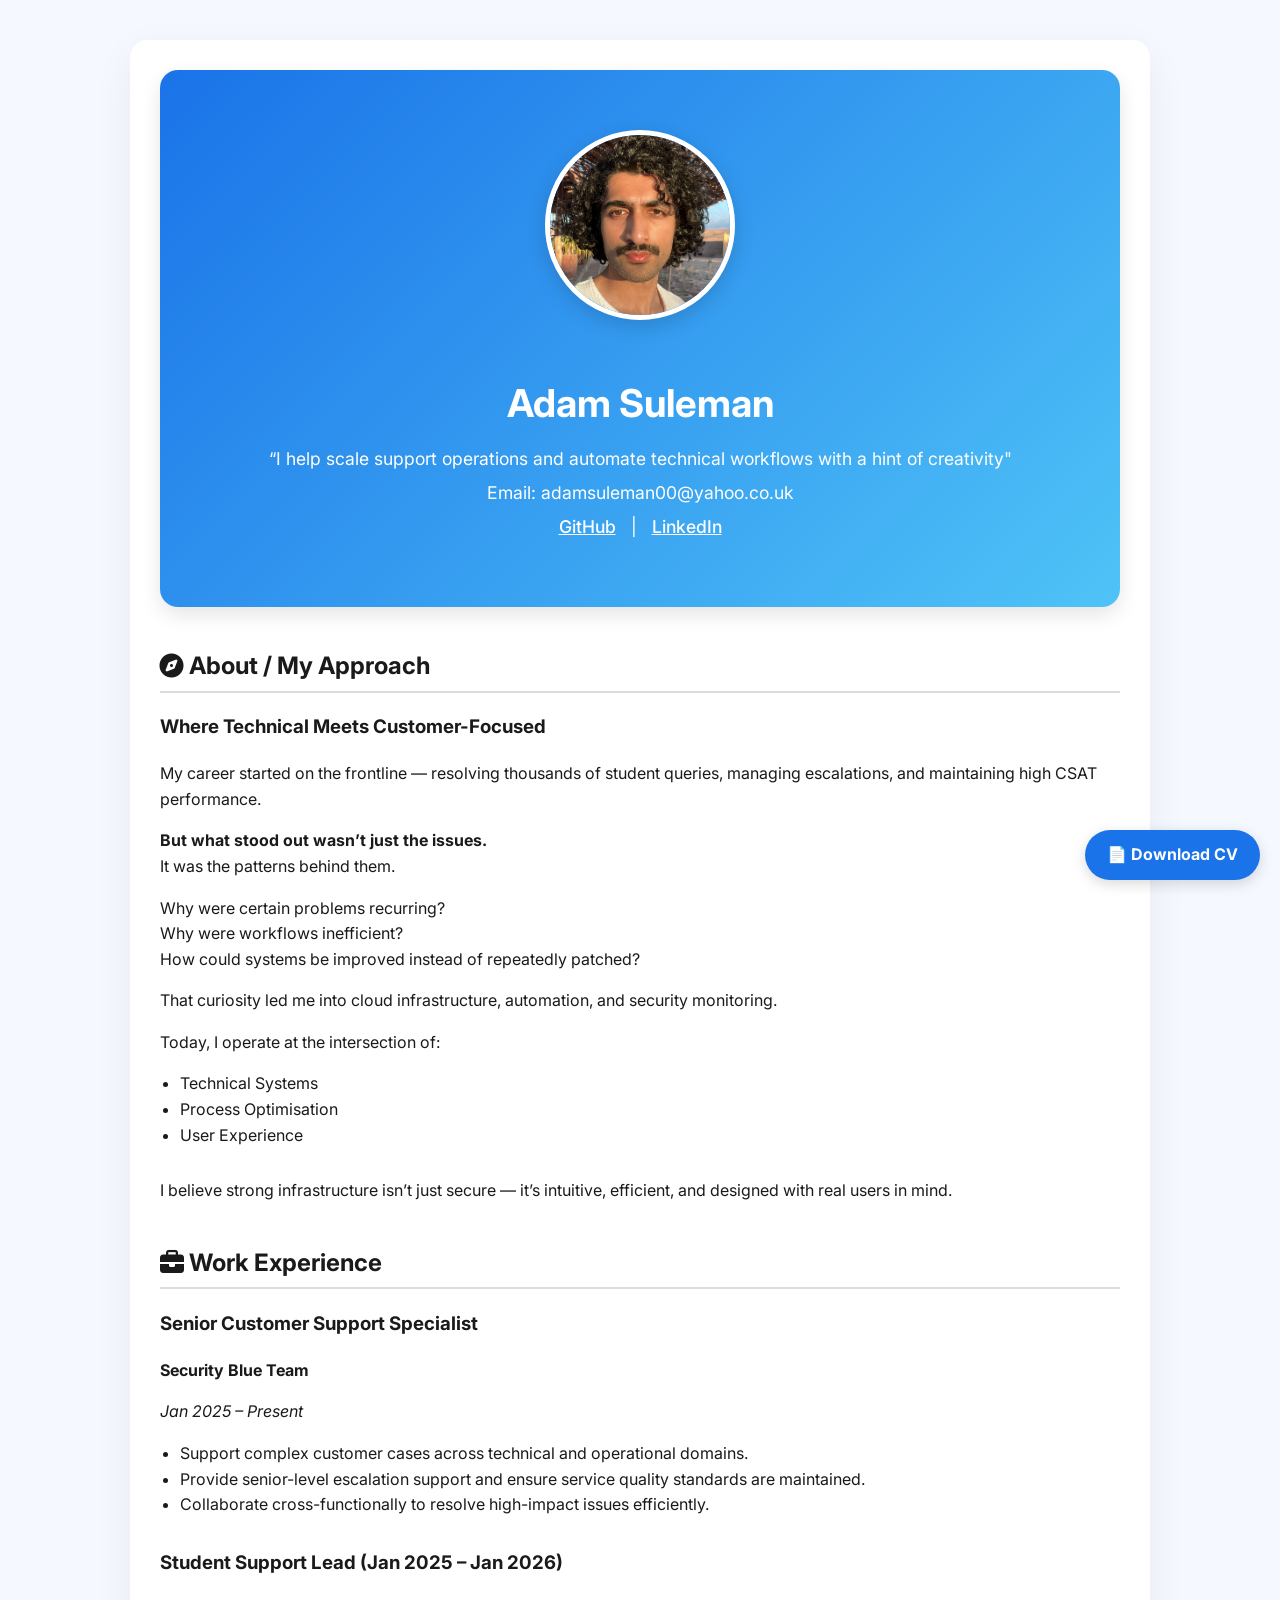
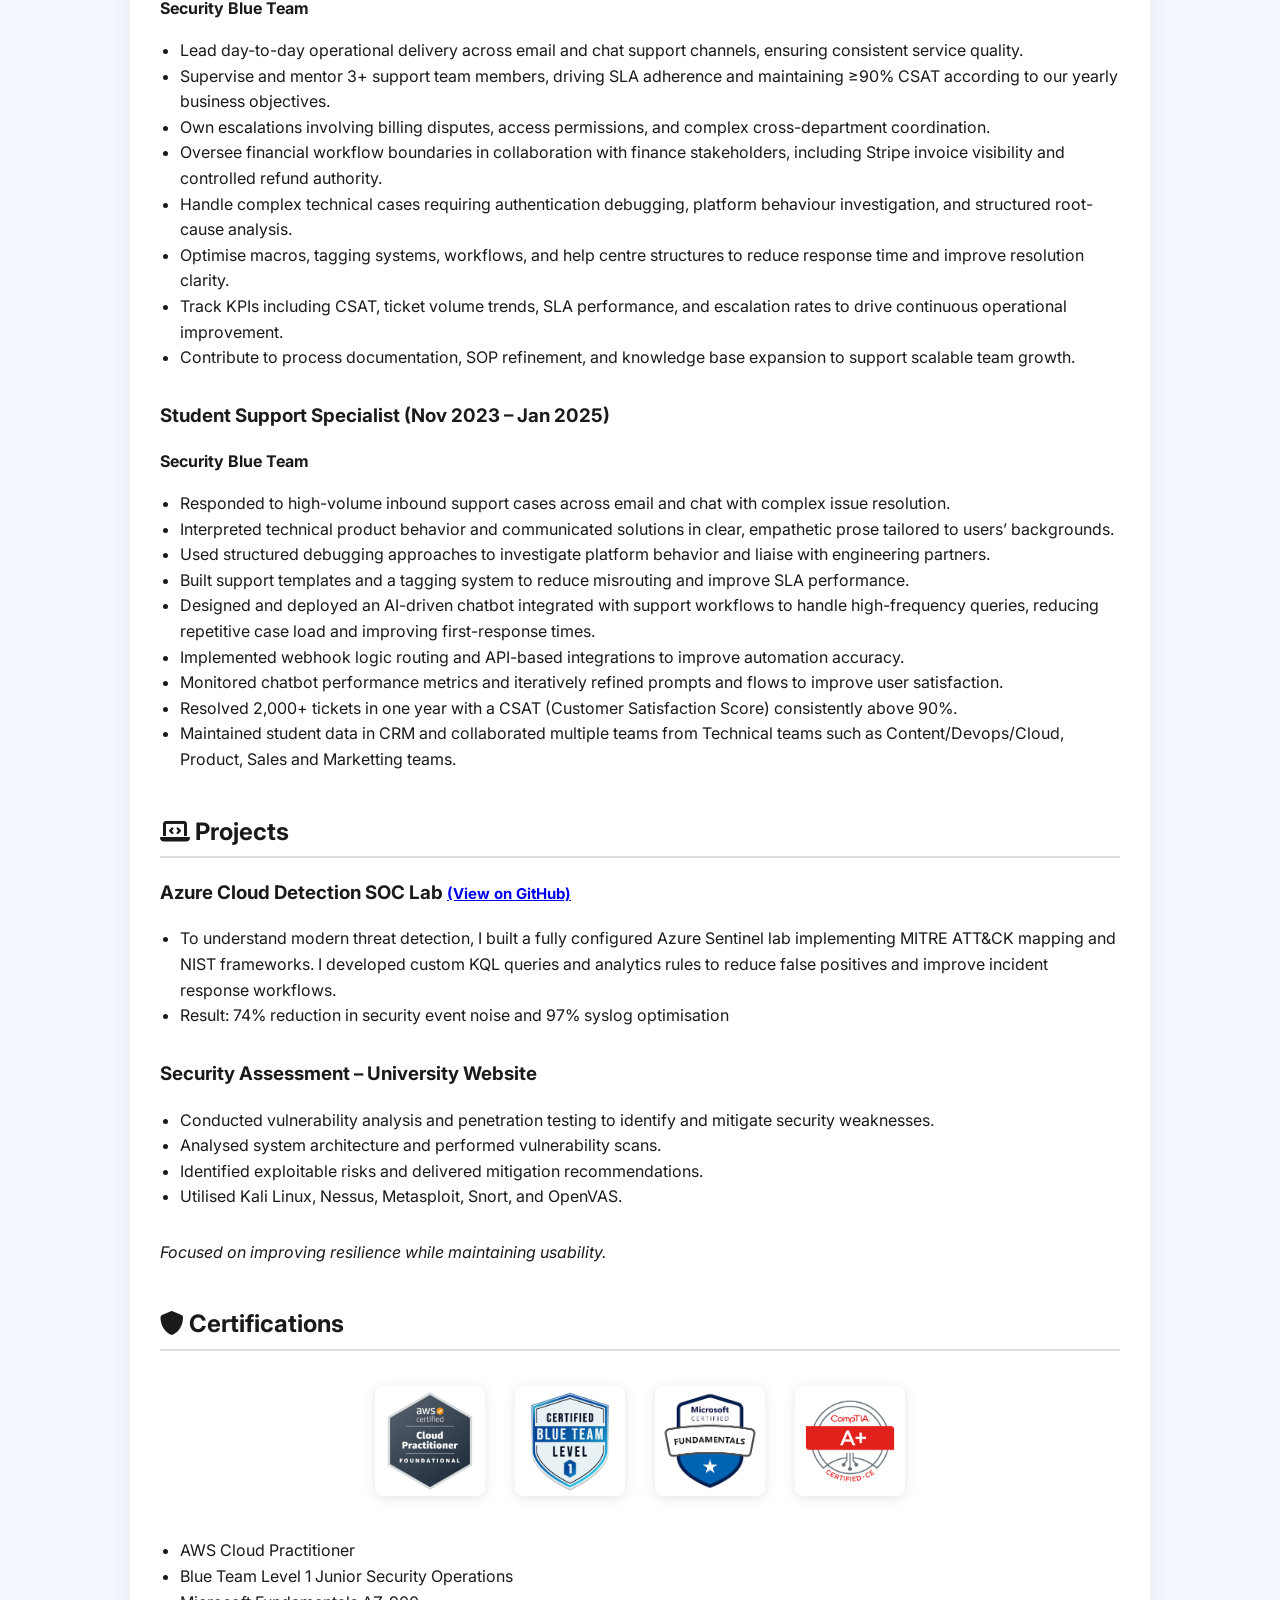
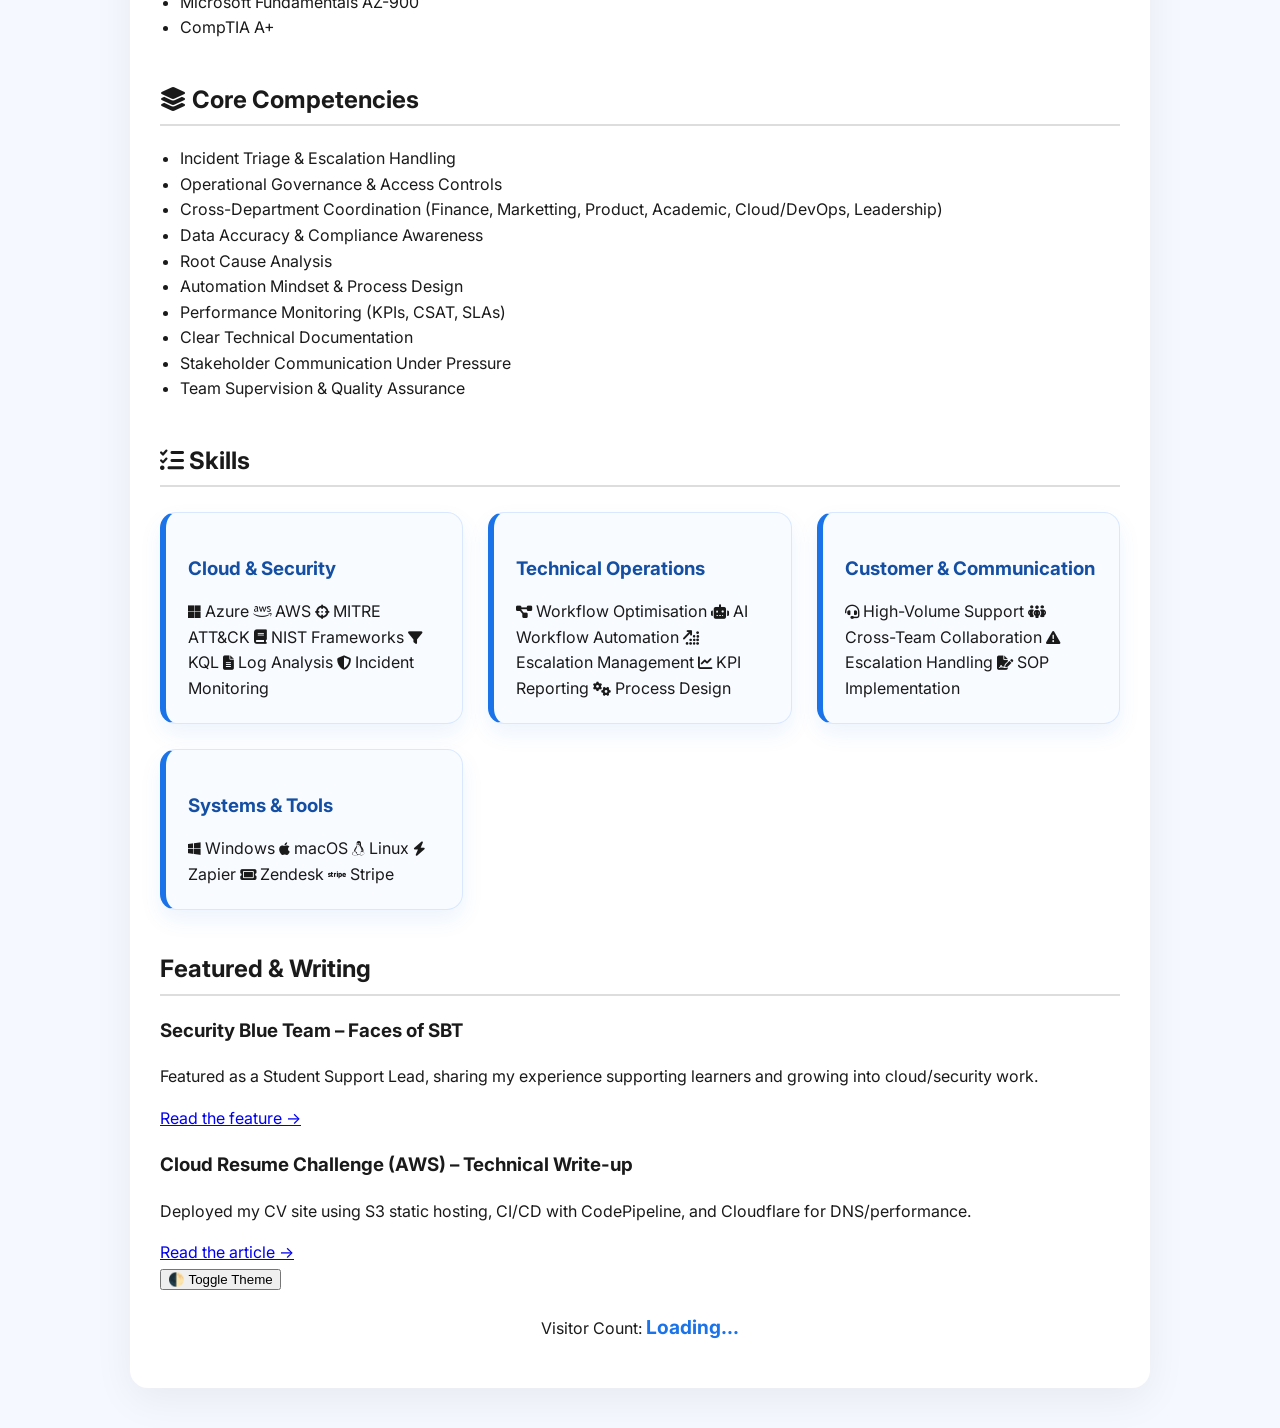
==== commit 8ef2ba35: "Update adam_suleman_cv.html" ====
--- a/adam_suleman_cv.html
+++ b/adam_suleman_cv.html
@@ -203,6 +203,47 @@
   </div>
 </section>
 
+<!-- =========================
+     Featured & Technical Writing (add anywhere)
+     ========================= -->
+<section id="featured" class="section featured">
+  <h2>Featured & Writing</h2>
+
+  <div class="cards">
+    <!-- Security Blue Team feature -->
+    <article class="card">
+      <h3>Security Blue Team – Faces of SBT</h3>
+      <p>
+        Featured as a Student Support Lead, sharing my experience supporting learners and growing into
+        cloud/security work.
+      </p>
+      <a
+        href="https://www.securityblue.team/blog/posts/faces-of-sbt-adam-student-support-lead"
+        target="_blank"
+        rel="noopener noreferrer"
+        aria-label="Read the Security Blue Team feature (opens in a new tab)"
+      >
+        Read the feature →
+      </a>
+    </article>
+
+    <!-- Medium article -->
+    <article class="card">
+      <h3>Cloud Resume Challenge (AWS) – Technical Write-up</h3>
+      <p>
+        Deployed my CV site using S3 static hosting, CI/CD with CodePipeline, and Cloudflare for DNS/performance.
+      </p>
+      <a
+        href="https://medium.com/@adamsuleman00/cloud-resume-challenge-aws-deploying-cv-site-using-s3-codepipeline-and-cloudflare-2bffd1a696c5"
+        target="_blank"
+        rel="noopener noreferrer"
+        aria-label="Read the Cloud Resume Challenge article on Medium (opens in a new tab)"
+      >
+        Read the article →
+      </a>
+    </article>
+  </div>
+</section>
   <a href="adam-suleman-cv.pdf" class="download-btn" download>📄 Download CV</a>
   <button id="toggle-theme">🌓 Toggle Theme</button>
 
--- a/style.css
+++ b/style.css
@@ -93,6 +93,7 @@
     padding: 10px 0;
 }
 
+
 .cert-badges img {
     height: 100px; /* increased from 60px */
     transition: transform 0.2s ease, box-shadow 0.2s ease;
@@ -119,6 +120,8 @@
   border-radius: 16px;
   background: rgba(255, 255, 255, 0.05);
   border: 1px solid rgba(255, 255, 255, 0.08);
+  background: #f8fbff;
+  border: 1px solid #d9e8ff;
   backdrop-filter: blur(8px);
   transition: 0.2s ease;
 }
@@ -126,32 +129,35 @@
 .skill-card:hover {
   transform: translateY(-4px);
   border-color: rgba(255, 255, 255, 0.18);
+  border-color: #9ec5ff;
+}
+.skill-card {
+  padding: 22px;
+  border-radius: 16px;
+  background: rgba(255, 255, 255, 0.05);
+  border: 1px solid rgba(255, 255, 255, 0.08);
+  backdrop-filter: blur(8px);
+  transition: 0.2s ease;
+  background: #f8fbff;
+  border: 1px solid #d9e8ff;
+  border-left: 6px solid #1a73e8;
+  box-shadow: 0 10px 22px rgba(26, 115, 232, 0.08);
+  transition: transform 0.2s ease, border-color 0.2s ease, box-shadow 0.2s ease;
+}
+
+.skill-card:hover {
+  transform: translateY(-4px);
+  border-color: rgba(255, 255, 255, 0.18);
+  border-color: #7fb2ff;
+  box-shadow: 0 14px 26px rgba(26, 115, 232, 0.14);
 }
 
 .skill-card h3 {
   margin-bottom: 15px;
   font-weight: 600;
-}
-
-.skill-badges {
-  display: flex;
-  flex-wrap: wrap;
-  gap: 10px;
-}
-
-.skill-badges span {
-  display: inline-flex;
-  align-items: center;
-  gap: 8px;
-
-  padding: 8px 12px;
-  border-radius: 999px;
-
-  font-size: 0.85rem;
-  border: 1px solid rgba(255, 255, 255, 0.12);
-  background: rgba(255, 255, 255, 0.06);
-}
-
+  font-weight: 700;
+  color: #154fa3;
+}
 .skill-badges span i {
   font-size: 0.9em;
 }
@@ -175,20 +181,7 @@
 .download-btn:hover {
     background: #0c54b8;
 }
-
-/* Toggle dark mode */
-#toggle-theme {
-    position: fixed;
-    bottom: 20px;
-    left: 20px;
-    background: #e6f0ff;
-    border: none;
-    padding: 12px 20px;
-    border-radius: 30px;
-    cursor: pointer;
-    color: #1a73e8;
-    font-weight: bold;
-    box-shadow: 0 4px 14px rgba(0,0,0,0.1);
+@@ -192,37 +192,51 @@ ul {
 }
 
 .dark-mode {
@@ -212,6 +205,20 @@
 .dark-mode #toggle-theme {
     background: #374151;
     color: white;
+}
+
+.dark-mode .skill-card {
+    background: #243142;
+    border-color: #3f5b7a;
+}
+
+.dark-mode .skill-card:hover {
+    border-color: #5f88b8;
+}
+
+.dark-mode .skill-badges span {
+    background: #2e3c50;
+    border-color: #4f6a89;
 }
 
 #visitor-count {
@@ -225,4 +232,3 @@
     margin-top: 20px;
     font-family: 'Inter', sans-serif;
   }
-  
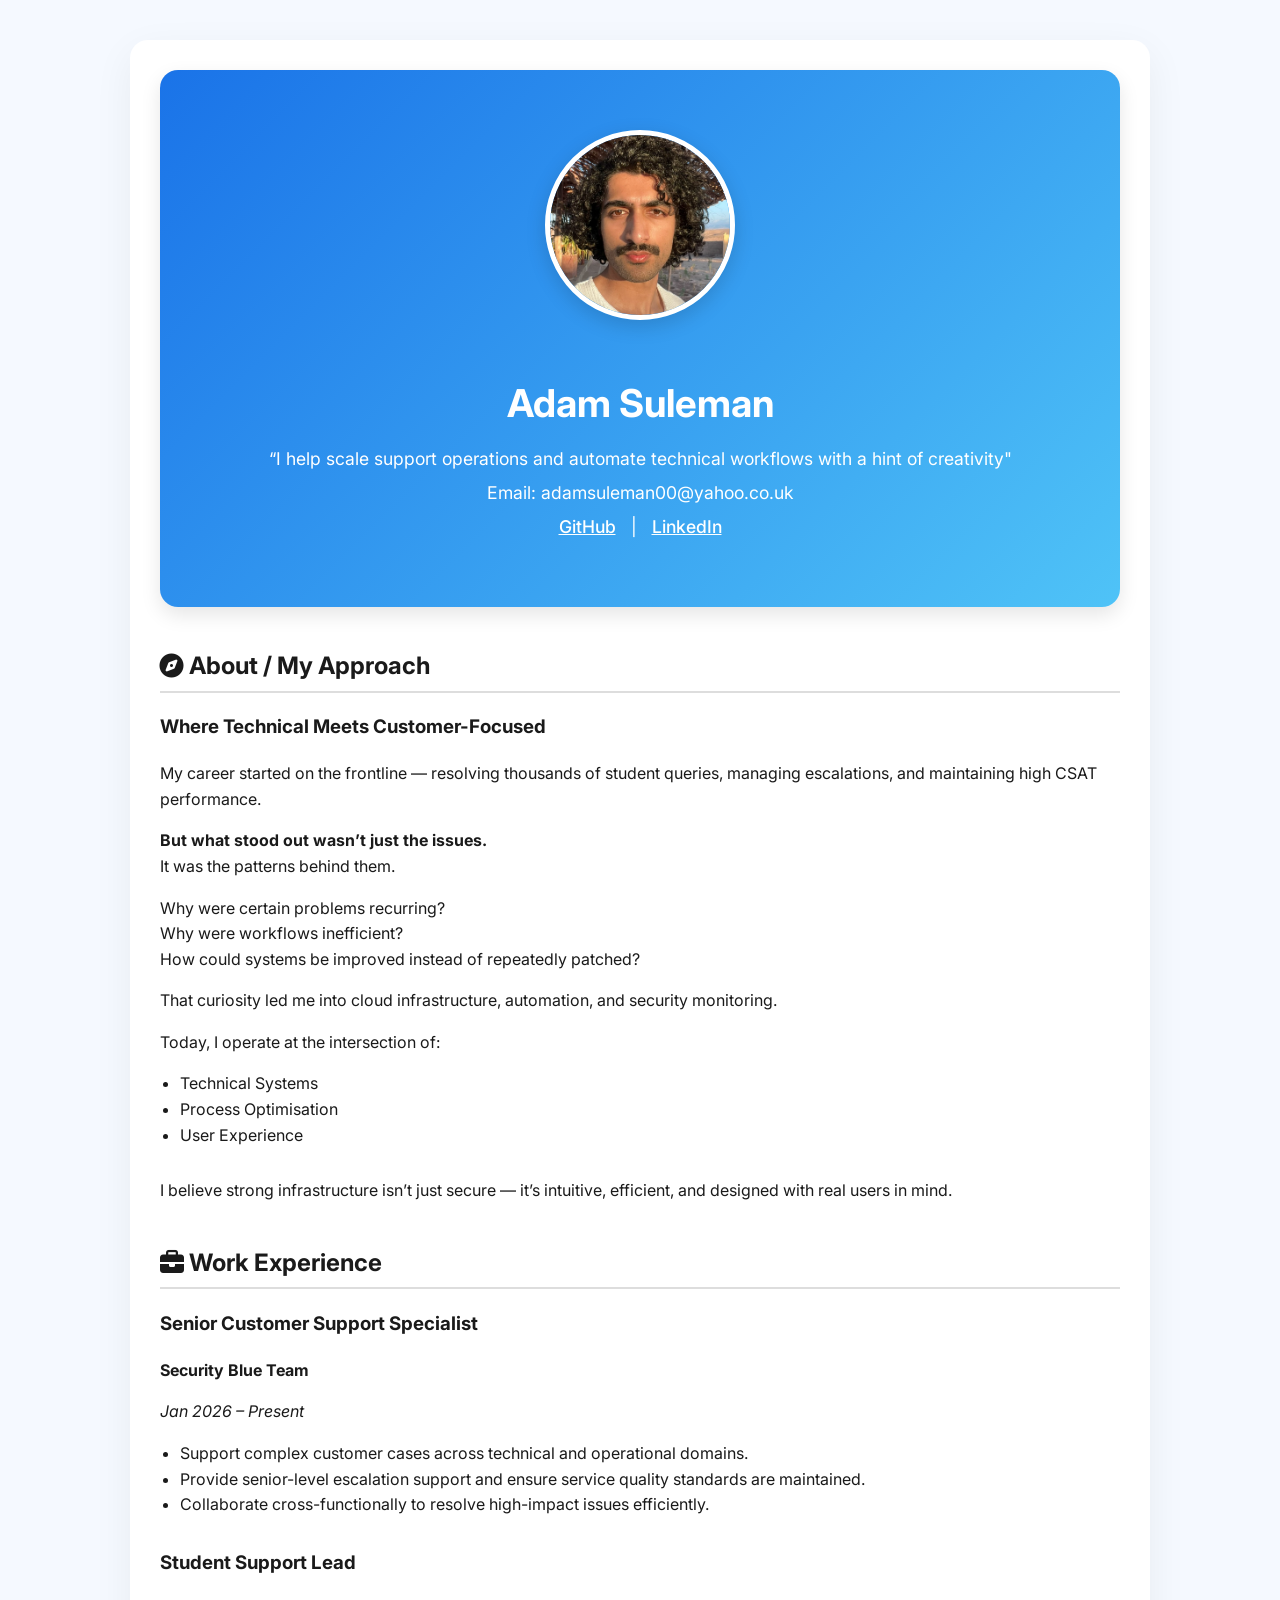
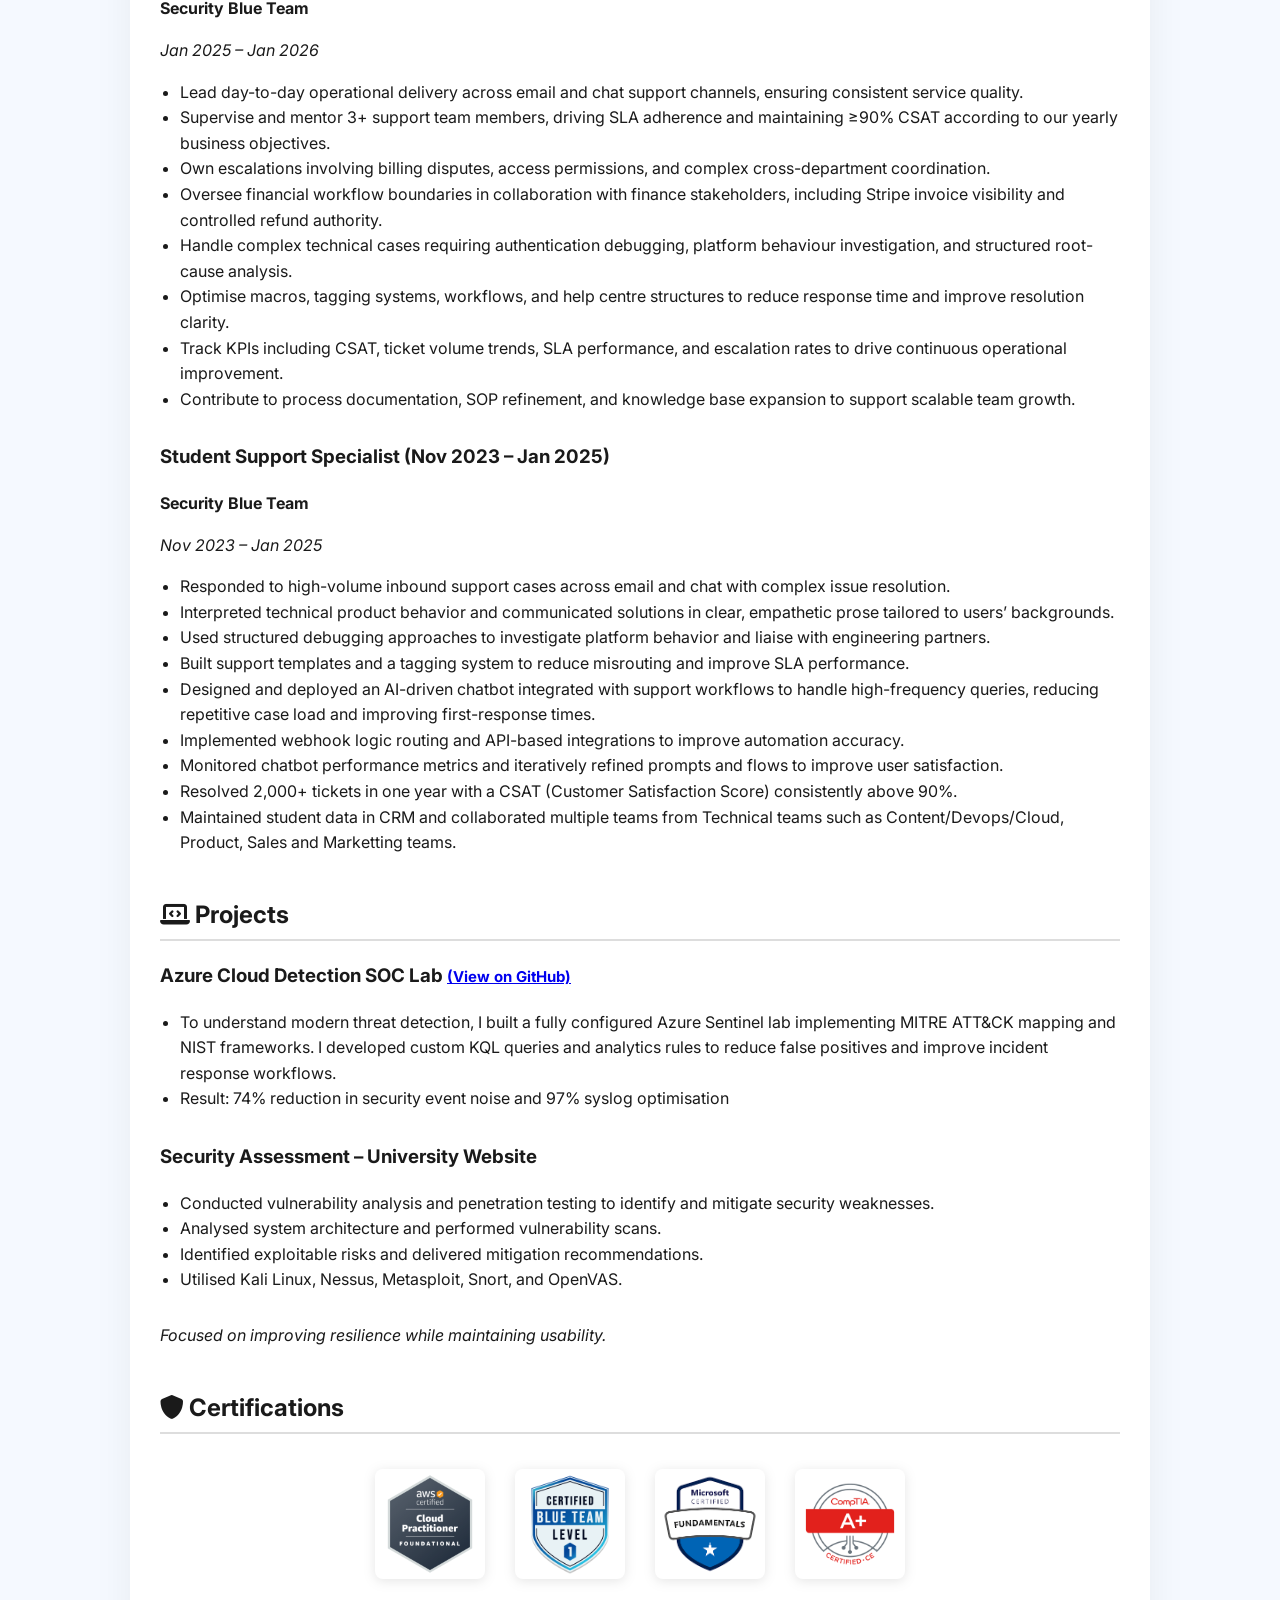
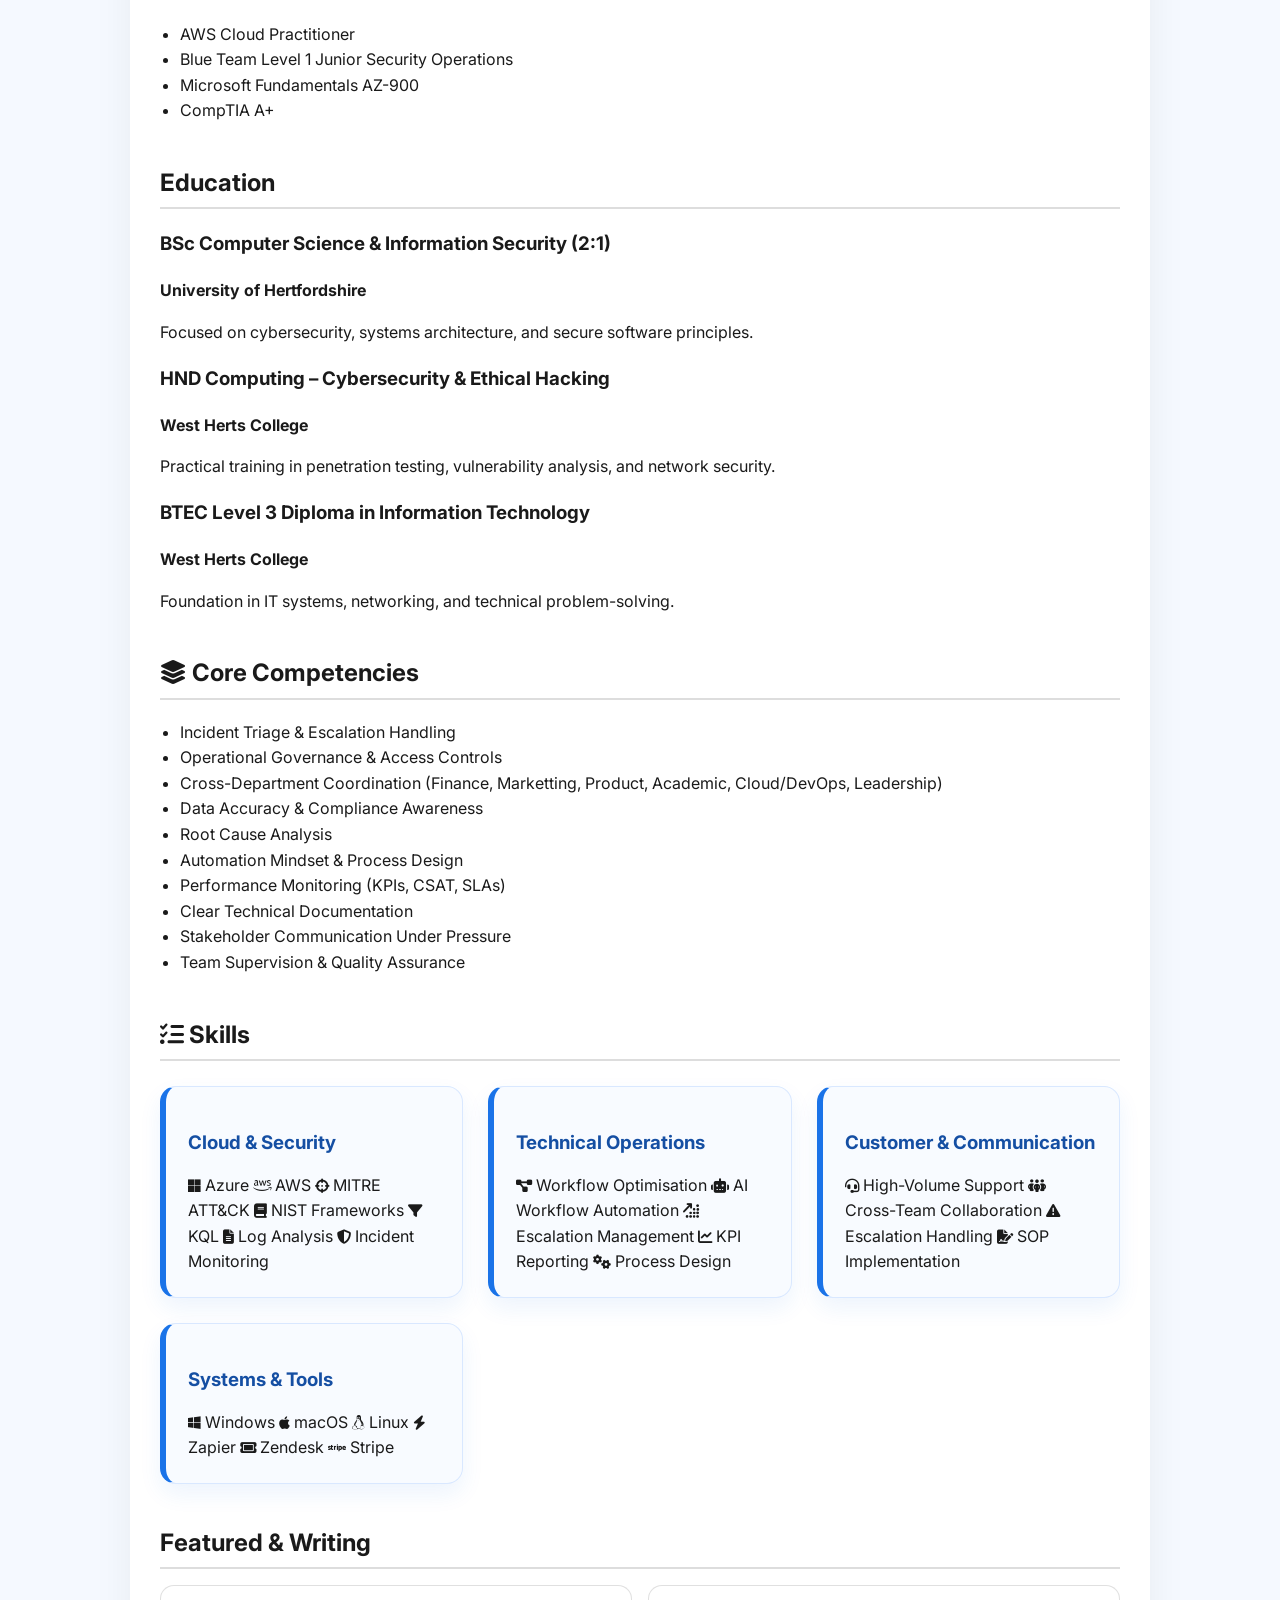
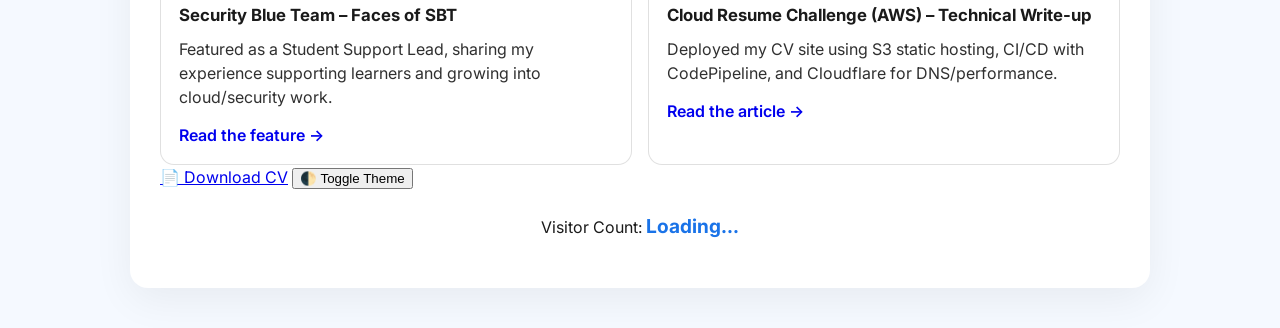
==== commit c45ef98e: "Update adam_suleman_cv.html section on Education" ====
--- a/adam_suleman_cv.html
+++ b/adam_suleman_cv.html
@@ -57,15 +57,16 @@
         <h2><i class="fa-solid fa-briefcase"></i> Work Experience</h2>
         <h3>Senior Customer Support Specialist</h3>
         <p><strong>Security Blue Team</strong></p>
-          <p><em>Jan 2025 – Present</em></p>
+          <p><em>Jan 2026 – Present</em></p>
           <ul>
             <li>Support complex customer cases across technical and operational domains.</li>
             <li>Provide senior-level escalation support and ensure service quality standards are maintained.</li>
             <li>Collaborate cross-functionally to resolve high-impact issues efficiently.</li>
           </ul>
 
-        <h3>Student Support Lead (Jan 2025 – Jan 2026)</h3>
+        <h3>Student Support Lead</h3>
         <p><strong>Security Blue Team</strong></p>
+          <p><em>Jan 2025 – Jan 2026</em></p>
           <ul>
             <li>Lead day-to-day operational delivery across email and chat support channels, ensuring consistent service quality.</li>
             <li>Supervise and mentor 3+ support team members, driving SLA adherence and maintaining ≥90% CSAT according to our yearly business objectives.</li>
@@ -78,6 +79,7 @@
           </ul>
         <h3>Student Support Specialist (Nov 2023 – Jan 2025)</h3>
         <p><strong>Security Blue Team</strong></p>
+          <p><em>Nov 2023 – Jan 2025</em></p>
         <ul>
           <li>Responded to high-volume inbound support cases across email and chat with complex issue resolution.</li>
           <li>Interpreted technical product behavior and communicated solutions in clear, empathetic prose tailored to users’ backgrounds.</li>
@@ -93,7 +95,6 @@
 
     <section>
       <h2><i class="fa-solid fa-laptop-code"></i> Projects</h2>
-        
       <h3>Azure Cloud Detection SOC Lab <a href="https://github.com/asuleman-cyber/Azure-Honey-Net-SOC" target="_blank" style="font-size: 0.8em;">(View on GitHub)</a></h3>
       <ul>
           <li>To understand modern threat detection, I built a fully configured Azure Sentinel lab implementing MITRE ATT&CK mapping and NIST frameworks. I developed custom KQL queries and analytics rules to reduce false positives and improve incident response workflows.</li>
@@ -131,7 +132,30 @@
         <li>Microsoft Fundamentals AZ-900</li>
         <li>CompTIA A+</li>
       </ul>
-    </section>        
+    </section>
+    <section id="education" class="section">
+  
+      
+  <h2>Education</h2>
+
+  <div class="edu-item">
+    <h3>BSc Computer Science & Information Security (2:1)</h3>
+    <p><strong>University of Hertfordshire</strong></p>
+    <p>Focused on cybersecurity, systems architecture, and secure software principles.</p>
+  </div>
+
+  <div class="edu-item">
+    <h3>HND Computing – Cybersecurity & Ethical Hacking</h3>
+    <p><strong>West Herts College</strong></p>
+    <p>Practical training in penetration testing, vulnerability analysis, and network security.</p>
+  </div>
+
+  <div class="edu-item">
+    <h3>BTEC Level 3 Diploma in Information Technology</h3>
+    <p><strong>West Herts College</strong></p>
+    <p>Foundation in IT systems, networking, and technical problem-solving.</p>
+  </div>
+</section>
     <section>
         <h2><i class="fa-solid fa-layer-group"></i> Core Competencies</h2>
         <ul>
--- a/style.css
+++ b/style.css
@@ -161,6 +161,43 @@
 .skill-badges span i {
   font-size: 0.9em;
 }
+
+
+<style>
+  .section.featured { margin-top: 2.5rem; }
+  .section.featured h2 { margin-bottom: 1rem; }
+
+  .cards {
+    display: grid;
+    grid-template-columns: repeat(auto-fit, minmax(260px, 1fr));
+    gap: 1rem;
+  }
+
+  .card {
+    border: 1px solid rgba(0,0,0,0.12);
+    border-radius: 14px;
+    padding: 1rem 1.1rem;
+    background: #fff;
+  }
+
+  .card h3 { margin: 0 0 0.5rem; font-size: 1.05rem; }
+  .card p { margin: 0 0 0.85rem; line-height: 1.5; opacity: 0.9; }
+
+  .card a {
+    display: inline-block;
+    font-weight: 600;
+    text-decoration: none;
+  }
+  .card a:hover { text-decoration: underline; }
+
+  /* Optional: dark mode if your site supports it */
+  @media (prefers-color-scheme: dark) {
+    .card { background: #0b0f14; border-color: rgba(255,255,255,0.14); }
+    .card p { opacity: 0.92; }
+  }
+</style>
+
+
 
 /* Call-to-action button */
 .download-btn {
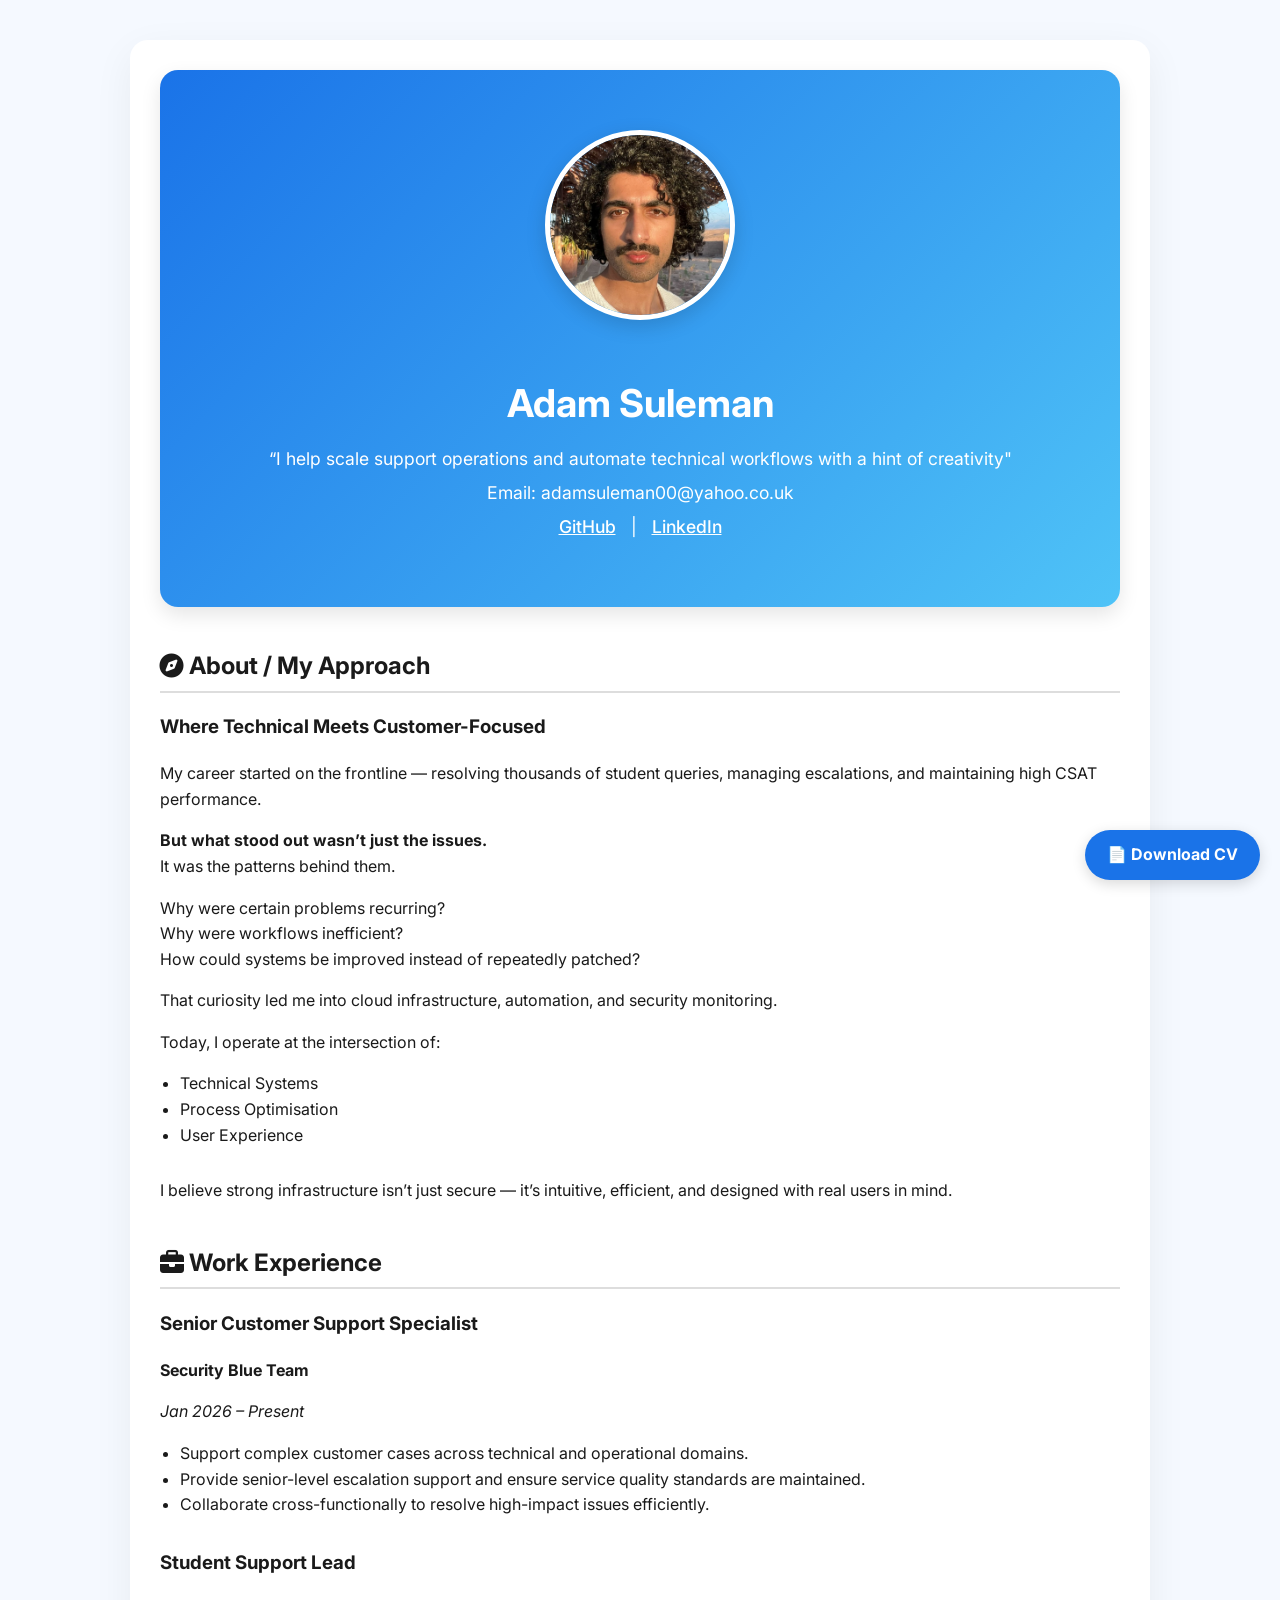
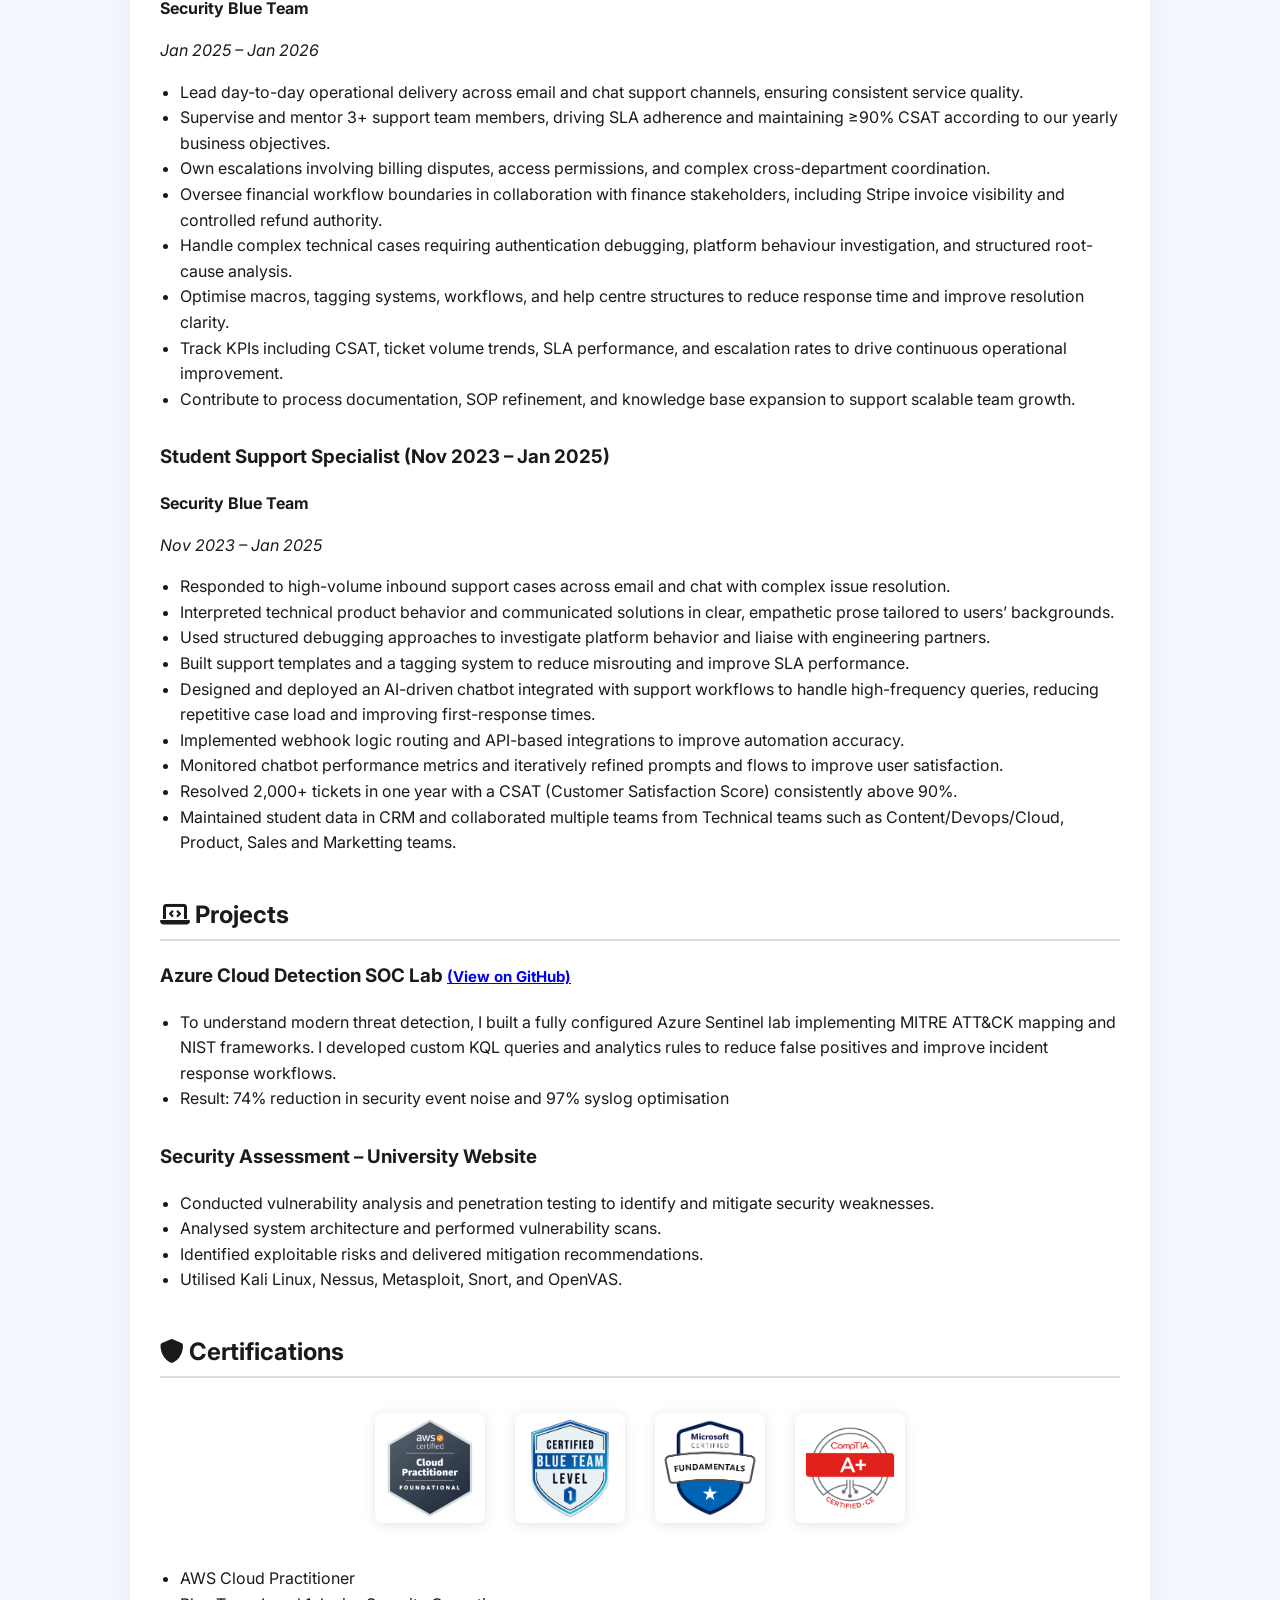
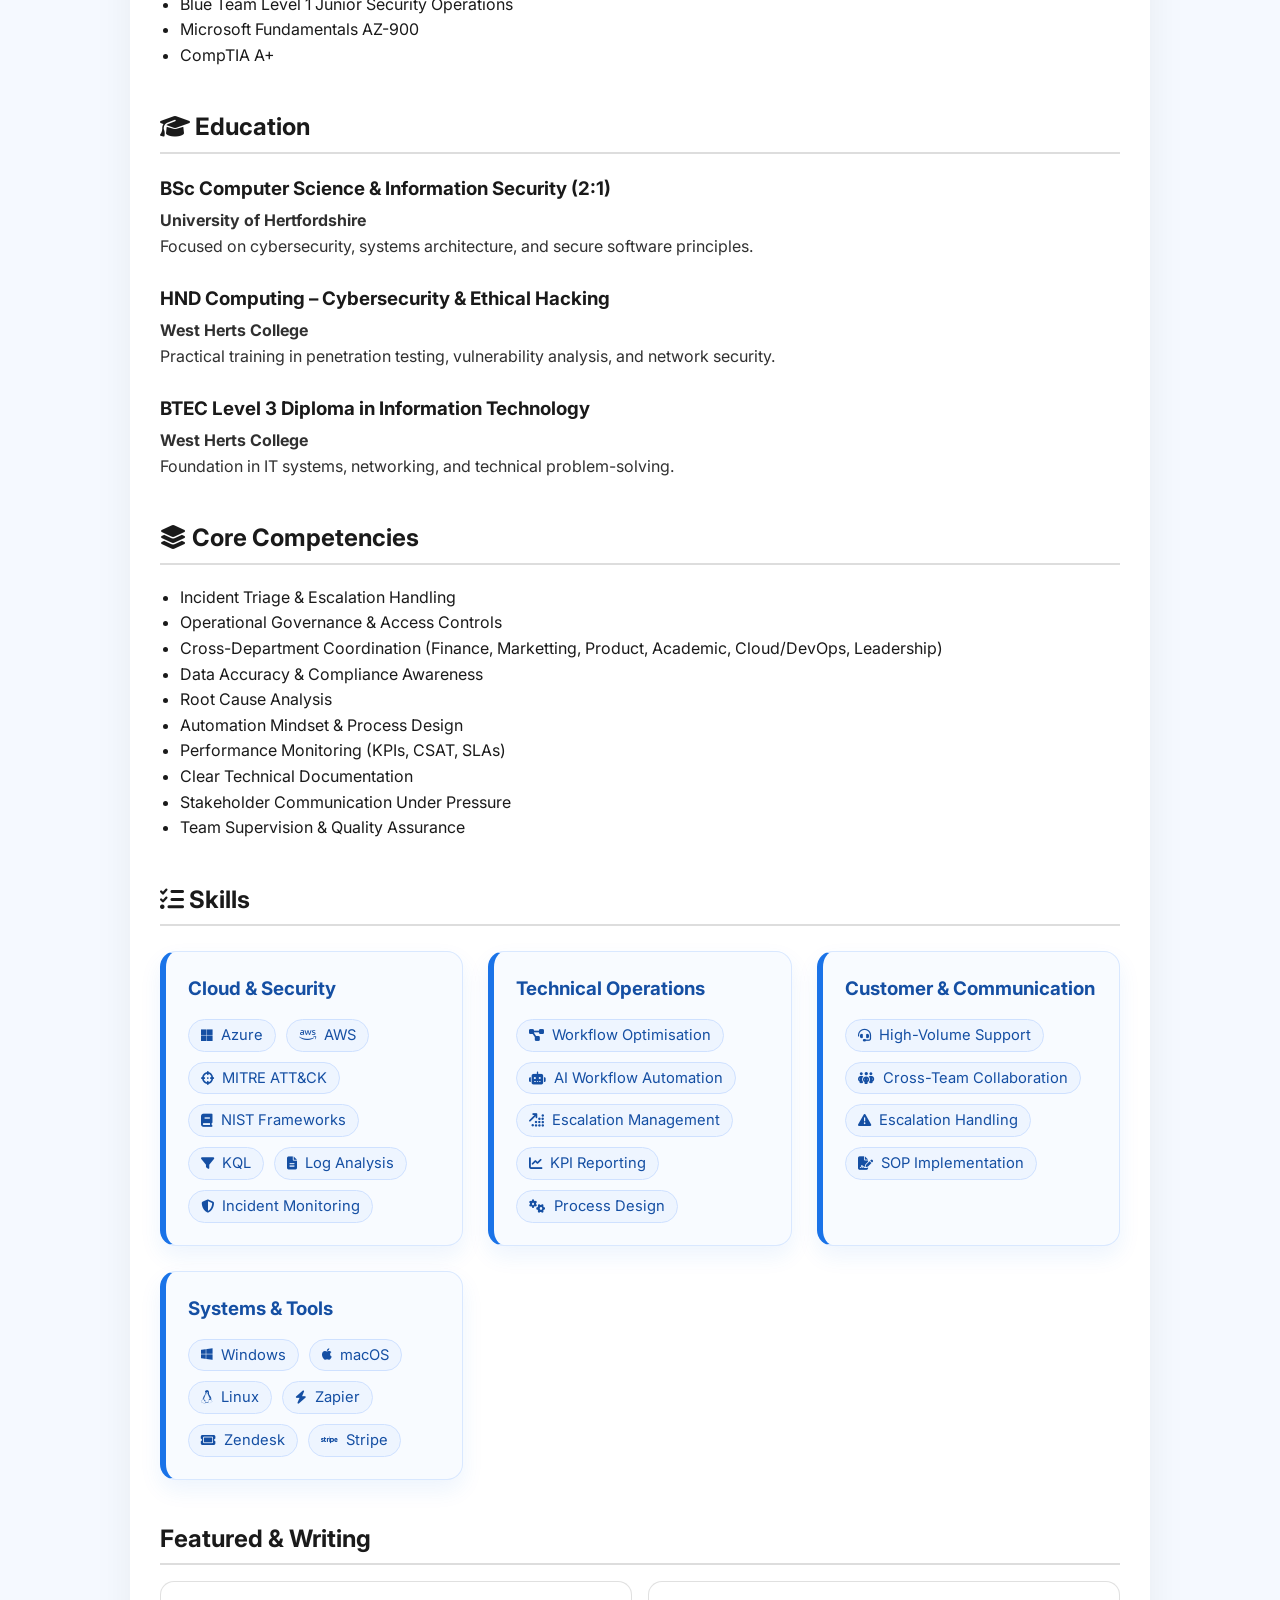
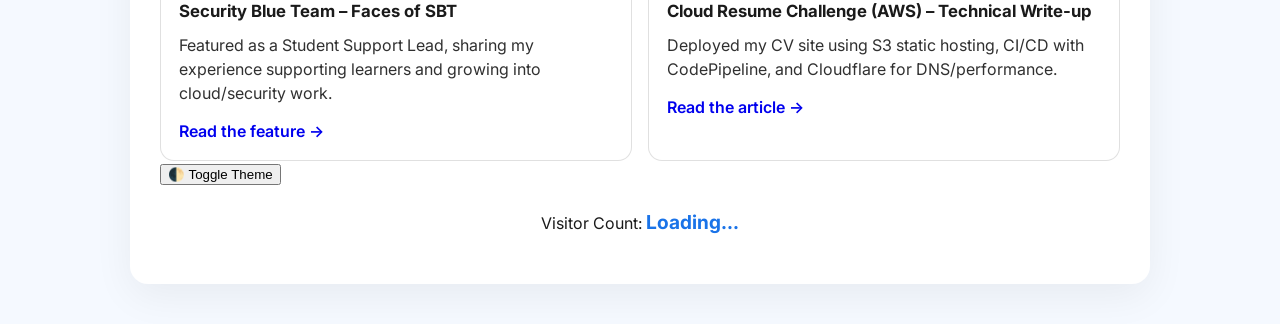
==== commit d37cf38e: "Update adam_suleman_cv.html" ====
--- a/adam_suleman_cv.html
+++ b/adam_suleman_cv.html
@@ -107,7 +107,6 @@
         <li>Identified exploitable risks and delivered mitigation recommendations.</li>
         <li>Utilised Kali Linux, Nessus, Metasploit, Snort, and OpenVAS.</li>
       </ul>
-      <p><em>Focused on improving resilience while maintaining usability.</em></p>
     </section>
 
     <section id="certifications">
@@ -136,7 +135,7 @@
     <section id="education" class="section">
   
       
-  <h2>Education</h2>
+  <h2><i class="fa-solid fa-graduation-cap"></i> Education</h2>
 
   <div class="edu-item">
     <h3>BSc Computer Science & Information Security (2:1)</h3>
@@ -156,6 +155,7 @@
     <p>Foundation in IT systems, networking, and technical problem-solving.</p>
   </div>
 </section>
+    
     <section>
         <h2><i class="fa-solid fa-layer-group"></i> Core Competencies</h2>
         <ul>
--- a/style.css
+++ b/style.css
@@ -1,113 +1,105 @@
 /* Base layout and typography */
 body {
-    font-family: 'Inter', sans-serif;
-    background-color: #f5f9ff;
-    color: #1a1a1a;
-    margin: 0;
-    padding: 0;
-    line-height: 1.6;
+  font-family: 'Inter', sans-serif;
+  background-color: #f5f9ff;
+  color: #1a1a1a;
+  margin: 0;
+  padding: 0;
+  line-height: 1.6;
 }
 
 .container {
-    max-width: 960px;
-    margin: 40px auto;
-    padding: 30px;
-    background: white;
-    border-radius: 18px;
-    box-shadow: 0 12px 40px rgba(0, 0, 0, 0.06);
+  max-width: 960px;
+  margin: 40px auto;
+  padding: 30px;
+  background: #fff;
+  border-radius: 18px;
+  box-shadow: 0 12px 40px rgba(0, 0, 0, 0.06);
 }
 
 /* Header styling */
 header {
-    text-align: center;
-    background: linear-gradient(135deg, #1a73e8, #4fc3f7);
-    color: white;
-    padding: 60px 20px;
-    border-radius: 18px;
-    margin-bottom: 40px;
-    box-shadow: 0 8px 20px rgba(0, 0, 0, 0.1);
+  text-align: center;
+  background: linear-gradient(135deg, #1a73e8, #4fc3f7);
+  color: #fff;
+  padding: 60px 20px;
+  border-radius: 18px;
+  margin-bottom: 40px;
+  box-shadow: 0 8px 20px rgba(0, 0, 0, 0.1);
 }
 
 header h1 {
-    font-size: 2.4rem;
-    margin-bottom: 10px;
+  font-size: 2.4rem;
+  margin-bottom: 10px;
 }
 
 header p {
-    margin: 6px 0;
-    font-size: 1.1rem;
+  margin: 6px 0;
+  font-size: 1.1rem;
 }
 
 header a {
-    color: #fff;
-    margin: 0 10px;
-    font-weight: 500;
-    text-decoration: underline;
+  color: #fff;
+  margin: 0 10px;
+  font-weight: 500;
+  text-decoration: underline;
 }
 
 /* Profile Picture */
 .profile-pic {
-    width: 180px; /* increased from 120px */
-    height: 180px;
-    border-radius: 50%;
-    margin-bottom: 20px;
-    object-fit: cover;
-    border: 5px solid white;
-    box-shadow: 0 6px 20px rgba(0, 0, 0, 0.15);
-    transition: transform 0.3s ease;
+  width: 180px;
+  height: 180px;
+  border-radius: 50%;
+  margin-bottom: 20px;
+  object-fit: cover;
+  border: 5px solid #fff;
+  box-shadow: 0 6px 20px rgba(0, 0, 0, 0.15);
+  transition: transform 0.3s ease;
 }
 
 .profile-pic:hover {
-    transform: scale(1.05);
-}
-
+  transform: scale(1.05);
+}
 
 h2 {
-    margin-top: 40px;
-    border-bottom: 2px solid #ddd;
-    padding-bottom: 5px;
-    font-size: 1.5rem;
-}
-
+  margin-top: 40px;
+  border-bottom: 2px solid #ddd;
+  padding-bottom: 5px;
+  font-size: 1.5rem;
+}
+
+/* Lists */
+ul {
+  padding-left: 20px;
+  margin-bottom: 30px;
+}
+
+/* Certification badges */
 .cert-badges {
-    display: flex;
-    gap: 20px;
-    flex-wrap: wrap;
-    justify-content: center;
-    margin: 15px 0;
-}
-
-/* Lists and badges */
-ul {
-    padding-left: 20px;
-    margin-bottom: 30px;
-}
-
-.cert-badges {
-    display: flex;
-    flex-wrap: wrap;
-    justify-content: center;
-    align-items: center;
-    gap: 30px;
-    margin: 25px 0;
-    padding: 10px 0;
-}
-
+  display: flex;
+  flex-wrap: wrap;
+  justify-content: center;
+  align-items: center;
+  gap: 30px;
+  margin: 25px 0;
+  padding: 10px 0;
+}
 
 .cert-badges img {
-    height: 100px; /* increased from 60px */
-    transition: transform 0.2s ease, box-shadow 0.2s ease;
-    filter: drop-shadow(0 2px 6px rgba(0, 0, 0, 0.1));
-    border-radius: 8px;
-    background: white;
-    padding: 5px;
+  height: 100px;
+  transition: transform 0.2s ease, box-shadow 0.2s ease;
+  filter: drop-shadow(0 2px 6px rgba(0, 0, 0, 0.1));
+  border-radius: 8px;
+  background: #fff;
+  padding: 5px;
 }
 
 .cert-badges img:hover {
-    transform: scale(1.08);
-    box-shadow: 0 6px 18px rgba(0, 0, 0, 0.1);
-}
-
+  transform: scale(1.08);
+  box-shadow: 0 6px 18px rgba(0, 0, 0, 0.1);
+}
+
+/* Skills section */
 .skills-grid {
   display: grid;
   grid-template-columns: repeat(auto-fit, minmax(280px, 1fr));
@@ -118,26 +110,6 @@
 .skill-card {
   padding: 22px;
   border-radius: 16px;
-  background: rgba(255, 255, 255, 0.05);
-  border: 1px solid rgba(255, 255, 255, 0.08);
-  background: #f8fbff;
-  border: 1px solid #d9e8ff;
-  backdrop-filter: blur(8px);
-  transition: 0.2s ease;
-}
-
-.skill-card:hover {
-  transform: translateY(-4px);
-  border-color: rgba(255, 255, 255, 0.18);
-  border-color: #9ec5ff;
-}
-.skill-card {
-  padding: 22px;
-  border-radius: 16px;
-  background: rgba(255, 255, 255, 0.05);
-  border: 1px solid rgba(255, 255, 255, 0.08);
-  backdrop-filter: blur(8px);
-  transition: 0.2s ease;
   background: #f8fbff;
   border: 1px solid #d9e8ff;
   border-left: 6px solid #1a73e8;
@@ -147,125 +119,198 @@
 
 .skill-card:hover {
   transform: translateY(-4px);
-  border-color: rgba(255, 255, 255, 0.18);
   border-color: #7fb2ff;
   box-shadow: 0 14px 26px rgba(26, 115, 232, 0.14);
 }
 
 .skill-card h3 {
-  margin-bottom: 15px;
-  font-weight: 600;
+  margin: 0 0 15px;
   font-weight: 700;
   color: #154fa3;
 }
+
+.skill-badges {
+  display: flex;
+  flex-wrap: wrap;
+  gap: 10px;
+}
+
+.skill-badges span {
+  display: inline-flex;
+  align-items: center;
+  gap: 8px;
+  padding: 8px 12px;
+  border-radius: 999px;
+  background: #eef5ff;
+  border: 1px solid #cfe1ff;
+  color: #154fa3;
+  font-size: 0.92rem;
+  line-height: 1;
+  transition: transform 0.18s ease, box-shadow 0.18s ease, background-color 0.18s ease, border-color 0.18s ease;
+}
+
+.skill-badges span:hover {
+  transform: translateY(-2px);
+  background: #e3efff;
+  border-color: #9ec5ff;
+  box-shadow: 0 6px 14px rgba(26, 115, 232, 0.14);
+}
+
 .skill-badges span i {
   font-size: 0.9em;
 }
 
-
-<style>
-  .section.featured { margin-top: 2.5rem; }
-  .section.featured h2 { margin-bottom: 1rem; }
-
-  .cards {
-    display: grid;
-    grid-template-columns: repeat(auto-fit, minmax(260px, 1fr));
-    gap: 1rem;
-  }
-
-  .card {
-    border: 1px solid rgba(0,0,0,0.12);
-    border-radius: 14px;
-    padding: 1rem 1.1rem;
-    background: #fff;
-  }
-
-  .card h3 { margin: 0 0 0.5rem; font-size: 1.05rem; }
-  .card p { margin: 0 0 0.85rem; line-height: 1.5; opacity: 0.9; }
-
-  .card a {
-    display: inline-block;
-    font-weight: 600;
-    text-decoration: none;
-  }
-  .card a:hover { text-decoration: underline; }
-
-  /* Optional: dark mode if your site supports it */
-  @media (prefers-color-scheme: dark) {
-    .card { background: #0b0f14; border-color: rgba(255,255,255,0.14); }
-    .card p { opacity: 0.92; }
-  }
-</style>
-
-
+/* Featured section cards */
+.section.featured {
+  margin-top: 2.5rem;
+}
+
+.section.featured h2 {
+  margin-bottom: 1rem;
+}
+
+.cards {
+  display: grid;
+  grid-template-columns: repeat(auto-fit, minmax(260px, 1fr));
+  gap: 1rem;
+}
+
+.card {
+  border: 1px solid rgba(0, 0, 0, 0.12);
+  border-radius: 14px;
+  padding: 1rem 1.1rem;
+  background: #fff;
+}
+
+.card h3 {
+  margin: 0 0 0.5rem;
+  font-size: 1.05rem;
+}
+
+.card p {
+  margin: 0 0 0.85rem;
+  line-height: 1.5;
+  opacity: 0.9;
+}
+
+.card a {
+  display: inline-block;
+  font-weight: 600;
+  text-decoration: none;
+}
+
+.card a:hover {
+  text-decoration: underline;
+}
+
+/* Education Section */
+.edu-item {
+  margin-bottom: 1.5rem;
+}
+
+.edu-item h3 {
+  margin-bottom: 0.3rem;
+}
+
+.edu-item p {
+  margin: 0;
+  opacity: 0.9;
+}
 
 /* Call-to-action button */
 .download-btn {
-    position: fixed;
-    bottom: 20px;
-    right: 20px;
-    background: #1a73e8;
-    color: white;
-    padding: 12px 22px;
-    border-radius: 30px;
-    text-decoration: none;
-    box-shadow: 0 4px 12px rgba(0,0,0,0.1);
-    font-weight: bold;
-    box-shadow: 0 4px 14px rgba(0,0,0,0.15);
-    transition: background 0.3s ease;
+  position: fixed;
+  bottom: 20px;
+  right: 20px;
+  background: #1a73e8;
+  color: #fff;
+  padding: 12px 22px;
+  border-radius: 30px;
+  text-decoration: none;
+  font-weight: bold;
+  box-shadow: 0 4px 14px rgba(0, 0, 0, 0.15);
+  transition: background 0.3s ease;
 }
 
 .download-btn:hover {
-    background: #0c54b8;
-}
-@@ -192,37 +192,51 @@ ul {
-}
-
+  background: #0c54b8;
+}
+
+/* Dark mode */
 .dark-mode {
-    background-color: #111827;
-    color: #d1d5db;
+  background-color: #111827;
+  color: #d1d5db;
 }
 
 .dark-mode .container {
-    background: #1f2937;
-    color: #e5e7eb;
+  background: #1f2937;
+  color: #e5e7eb;
 }
 
 .dark-mode header {
-    background: linear-gradient(135deg, #1a73e8, #3b82f6);
+  background: linear-gradient(135deg, #1a73e8, #3b82f6);
 }
 
 .dark-mode .download-btn {
-    background: #3b82f6;
+  background: #3b82f6;
 }
 
 .dark-mode #toggle-theme {
-    background: #374151;
-    color: white;
+  background: #374151;
+  color: #fff;
 }
 
 .dark-mode .skill-card {
-    background: #243142;
-    border-color: #3f5b7a;
+  background: #243142;
+  border-color: #3f5b7a;
 }
 
 .dark-mode .skill-card:hover {
-    border-color: #5f88b8;
+  border-color: #5f88b8;
 }
 
 .dark-mode .skill-badges span {
-    background: #2e3c50;
-    border-color: #4f6a89;
+  background: #2e3c50;
+  border-color: #4f6a89;
+  color: #dbeafe;
+}
+
+.dark-mode .card {
+  background: #0b0f14;
+  border-color: rgba(255, 255, 255, 0.14);
+}
+
+.dark-mode .card p {
+  opacity: 0.92;
 }
 
 #visitor-count {
-    font-weight: bold;
-    color: #1a73e8;
-    font-size: 1.2rem;
+  font-weight: bold;
+  color: #1a73e8;
+  font-size: 1.2rem;
+}
+
+p.visitor-info {
+  text-align: center;
+  margin-top: 20px;
+  font-family: 'Inter', sans-serif;
+}
+
+/* Accessibility: reduced motion */
+@media (prefers-reduced-motion: reduce) {
+  .profile-pic,
+  .cert-badges img,
+  .skill-card,
+  .skill-badges span,
+  .download-btn {
+    transition: none;
   }
-  
-  p.visitor-info {
-    text-align: center;
-    margin-top: 20px;
-    font-family: 'Inter', sans-serif;
+
+  .profile-pic:hover,
+  .cert-badges img:hover,
+  .skill-card:hover,
+  .skill-badges span:hover {
+    transform: none;
   }
+}
+
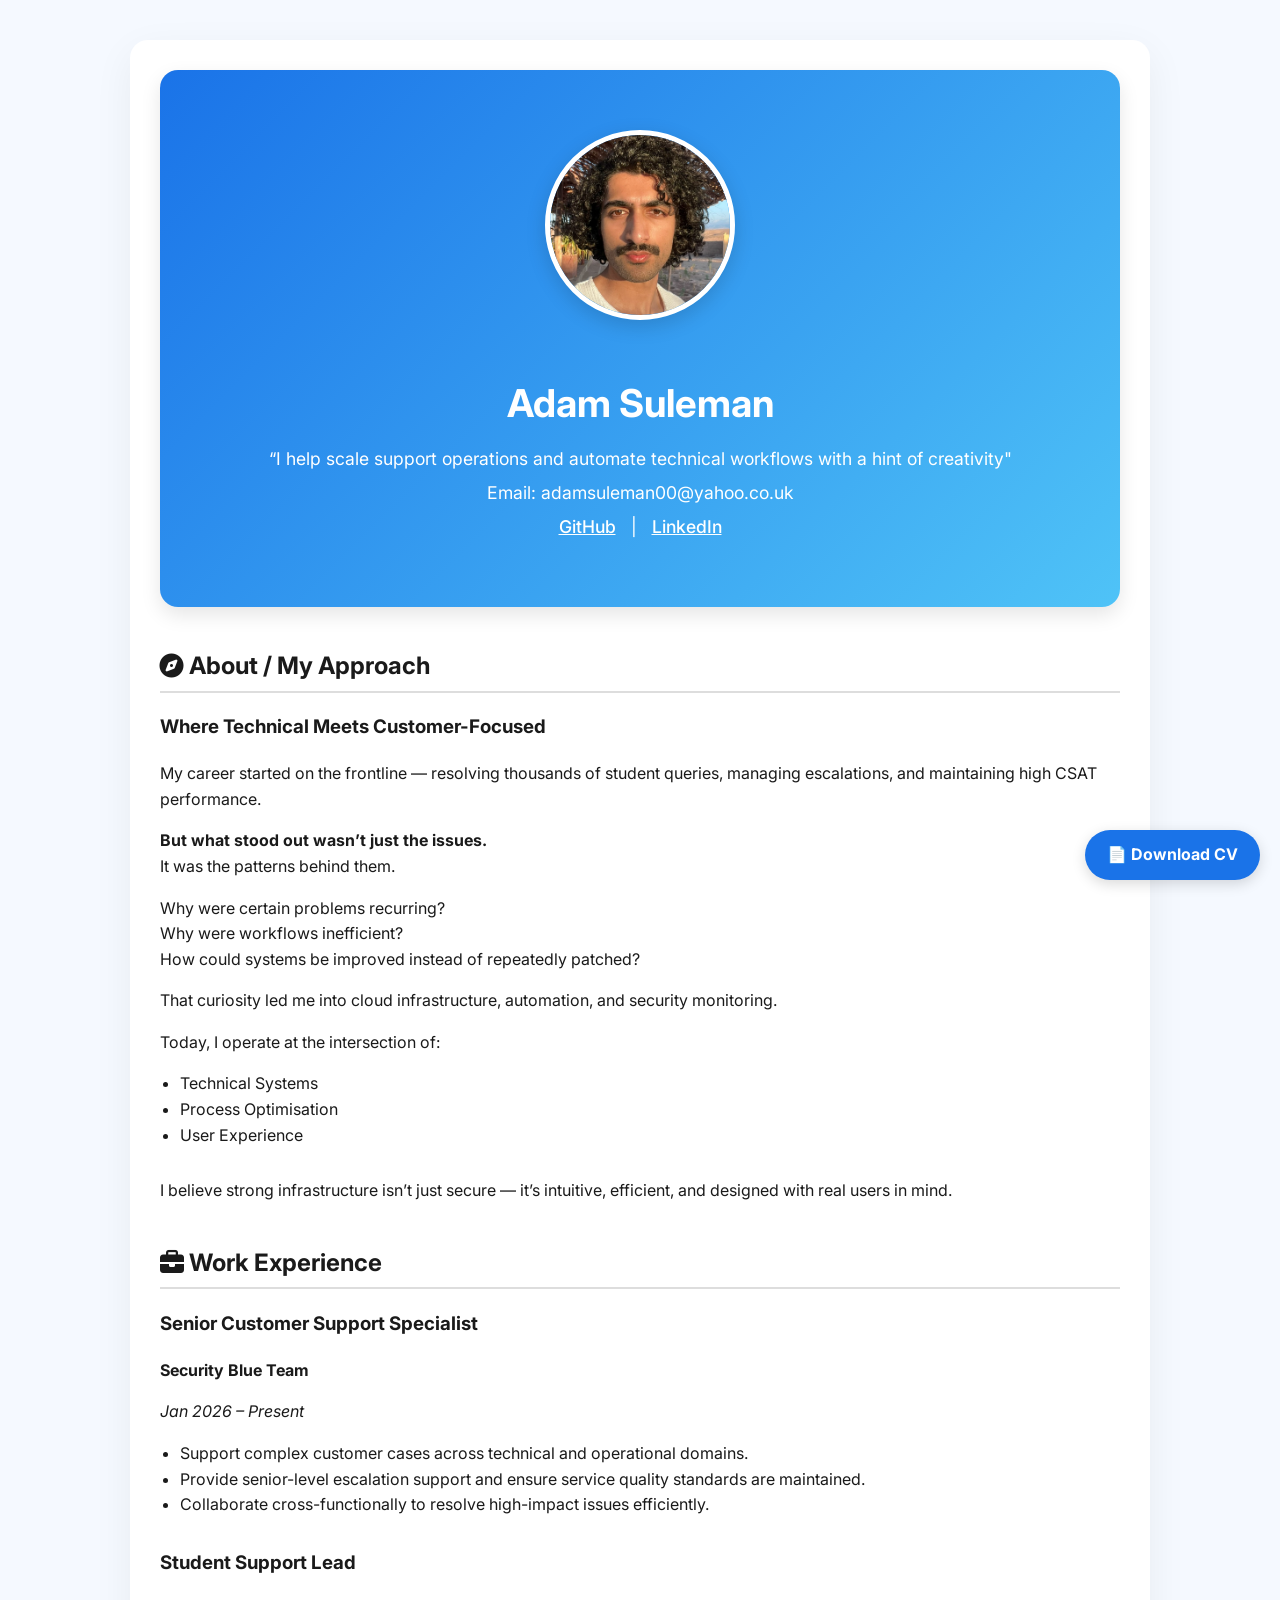
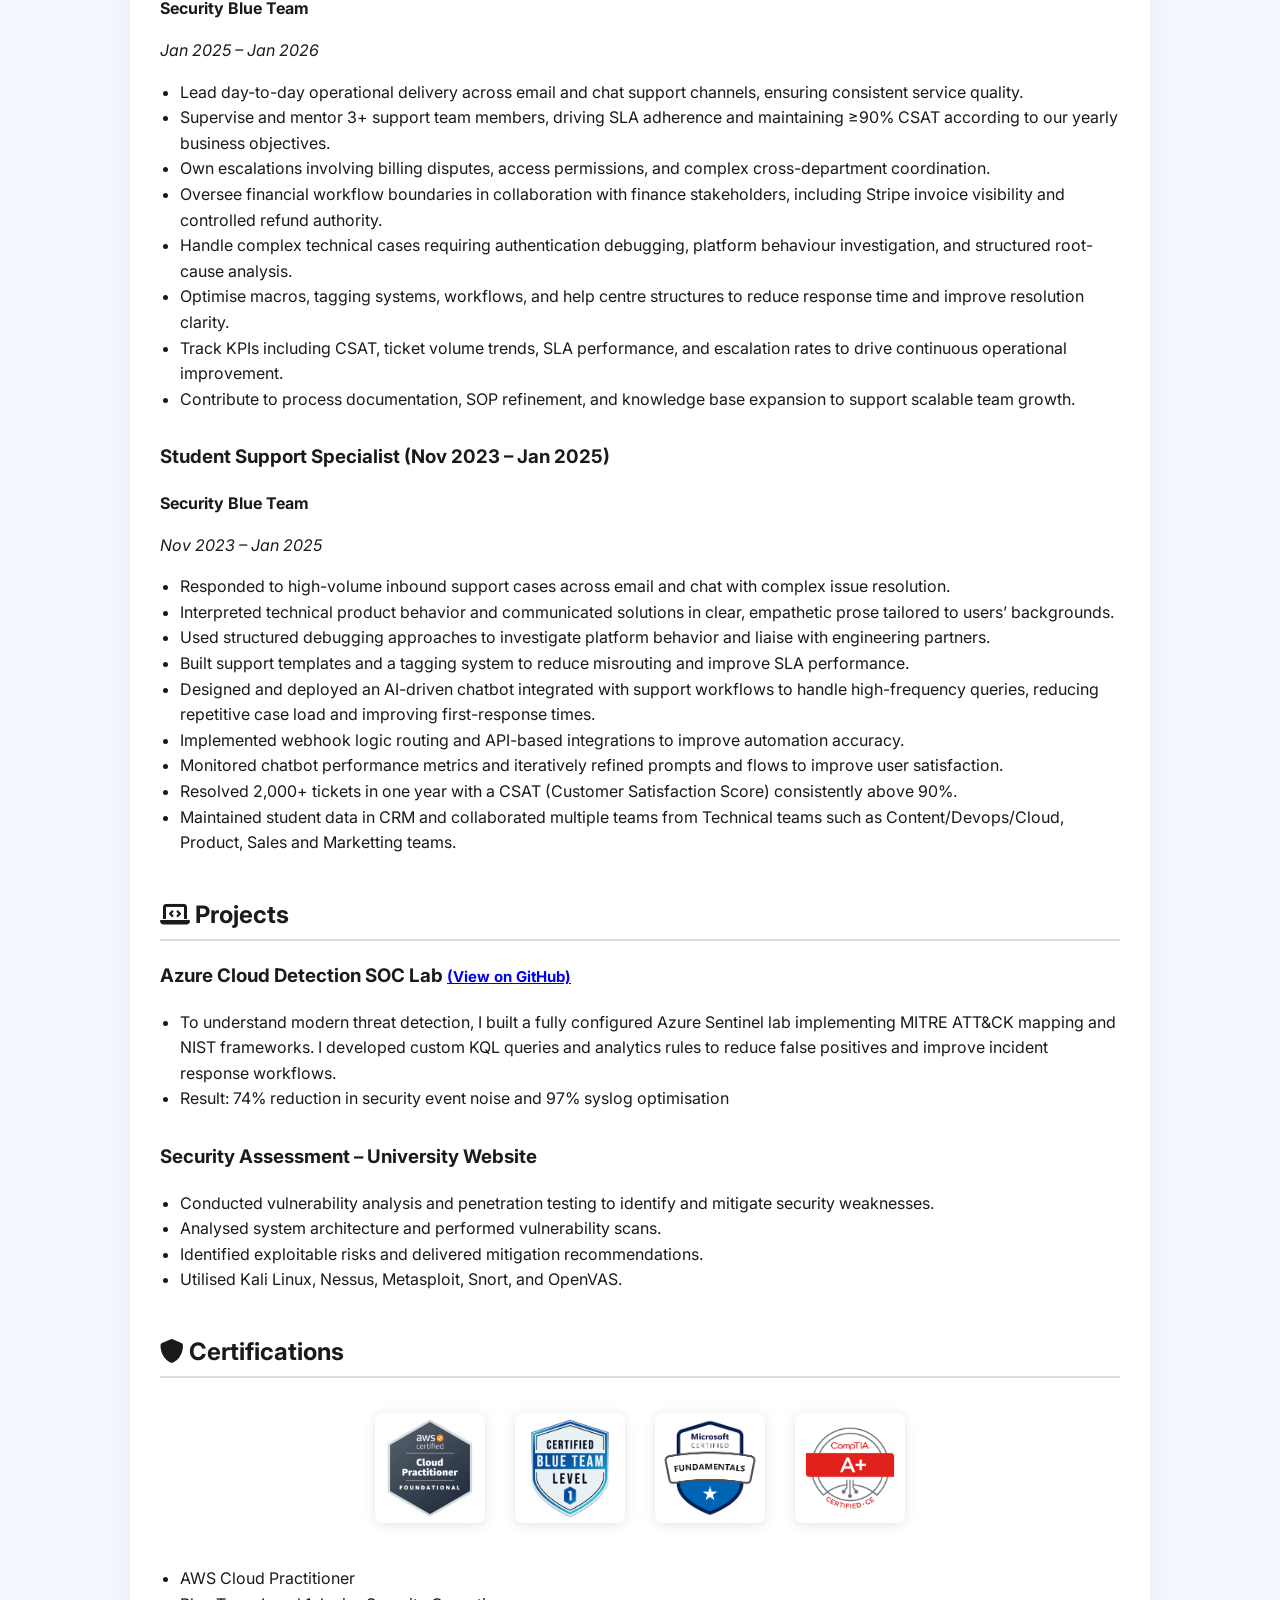
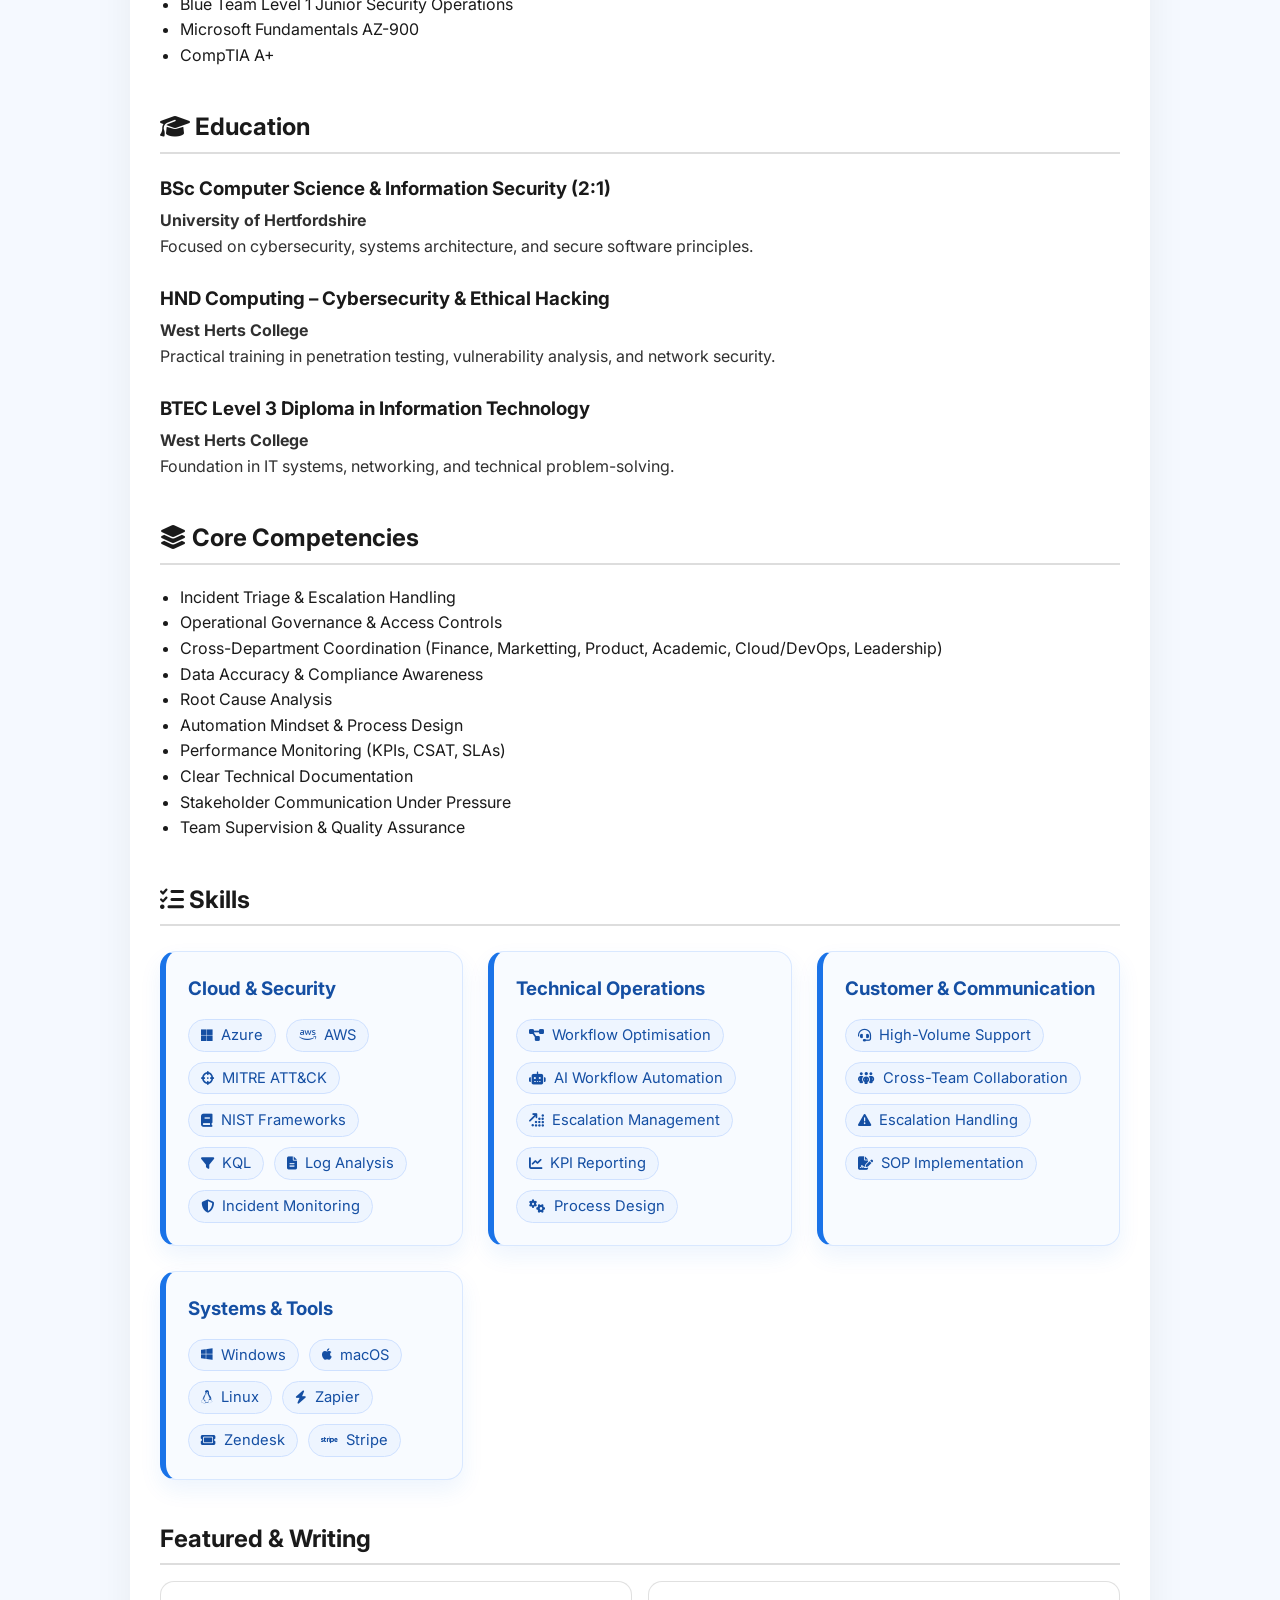
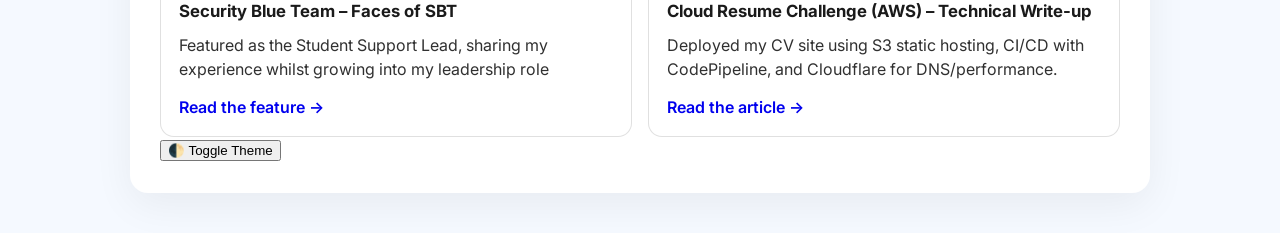
==== commit 3d070506: "Update adam_suleman_cv.html" ====
--- a/adam_suleman_cv.html
+++ b/adam_suleman_cv.html
@@ -2,7 +2,7 @@
 <html lang="en">
 <head>
   <meta charset="UTF-8">
-  <title>Adam Suleman – Resume</title>
+  <title>Adam Suleman</title>
   <link rel="stylesheet" href="style.css">
   <link href="https://fonts.googleapis.com/css2?family=Inter:wght@400;600&display=swap" rel="stylesheet">
   <link rel="stylesheet" href="https://cdnjs.cloudflare.com/ajax/libs/font-awesome/6.5.0/css/all.min.css">
@@ -238,8 +238,7 @@
     <article class="card">
       <h3>Security Blue Team – Faces of SBT</h3>
       <p>
-        Featured as a Student Support Lead, sharing my experience supporting learners and growing into
-        cloud/security work.
+        Featured as the Student Support Lead, sharing my experience whilst growing into my leadership role
       </p>
       <a
         href="https://www.securityblue.team/blog/posts/faces-of-sbt-adam-student-support-lead"
@@ -290,26 +289,6 @@
         localStorage.setItem('theme', 'light');
       }
     });
-  </script>
-
-<script>
-  const apiUrl = 'https://5r8853u0i4.execute-api.eu-west-2.amazonaws.com/prod/count';
-
-  async function fetchVisitorCount() {
-    try {
-      const response = await fetch(apiUrl);
-      const data = await response.json();
-      document.getElementById('visitor-count').textContent = data.count;
-    } catch (error) {
-      console.error('Failed to fetch visitor count:', error);
-    }
-  }
-
-  fetchVisitorCount();
-</script>
-
-<p class="visitor-info">Visitor Count: <span id="visitor-count">Loading...</span></p>
-
-  
+  </script>  
 </body>
 </html>
--- a/style.css
+++ b/style.css
@@ -164,6 +164,41 @@
 .section.featured {
   margin-top: 2.5rem;
 }
+
+.section.featured h2 {
+  margin-bottom: 1rem;
+}
+
+.cards {
+  display: grid;
+  grid-template-columns: repeat(auto-fit, minmax(260px, 1fr));
+  gap: 1rem;
+}
+
+.card {
+  border: 1px solid rgba(0, 0, 0, 0.12);
+  border-radius: 14px;
+  padding: 1rem 1.1rem;
+  background: #fff;
+}
+
+.card h3 {
+  margin: 0 0 0.5rem;
+  font-size: 1.05rem;
+}
+
+.card p {
+  margin: 0 0 0.85rem;
+  line-height: 1.5;
+  opacity: 0.9;
+}
+
+.card a {
+  display: inline-block;
+  font-weight: 600;
+  text-decoration: none;
+}
+
 
 .section.featured h2 {
   margin-bottom: 1rem;
@@ -313,4 +348,3 @@
     transform: none;
   }
 }
-
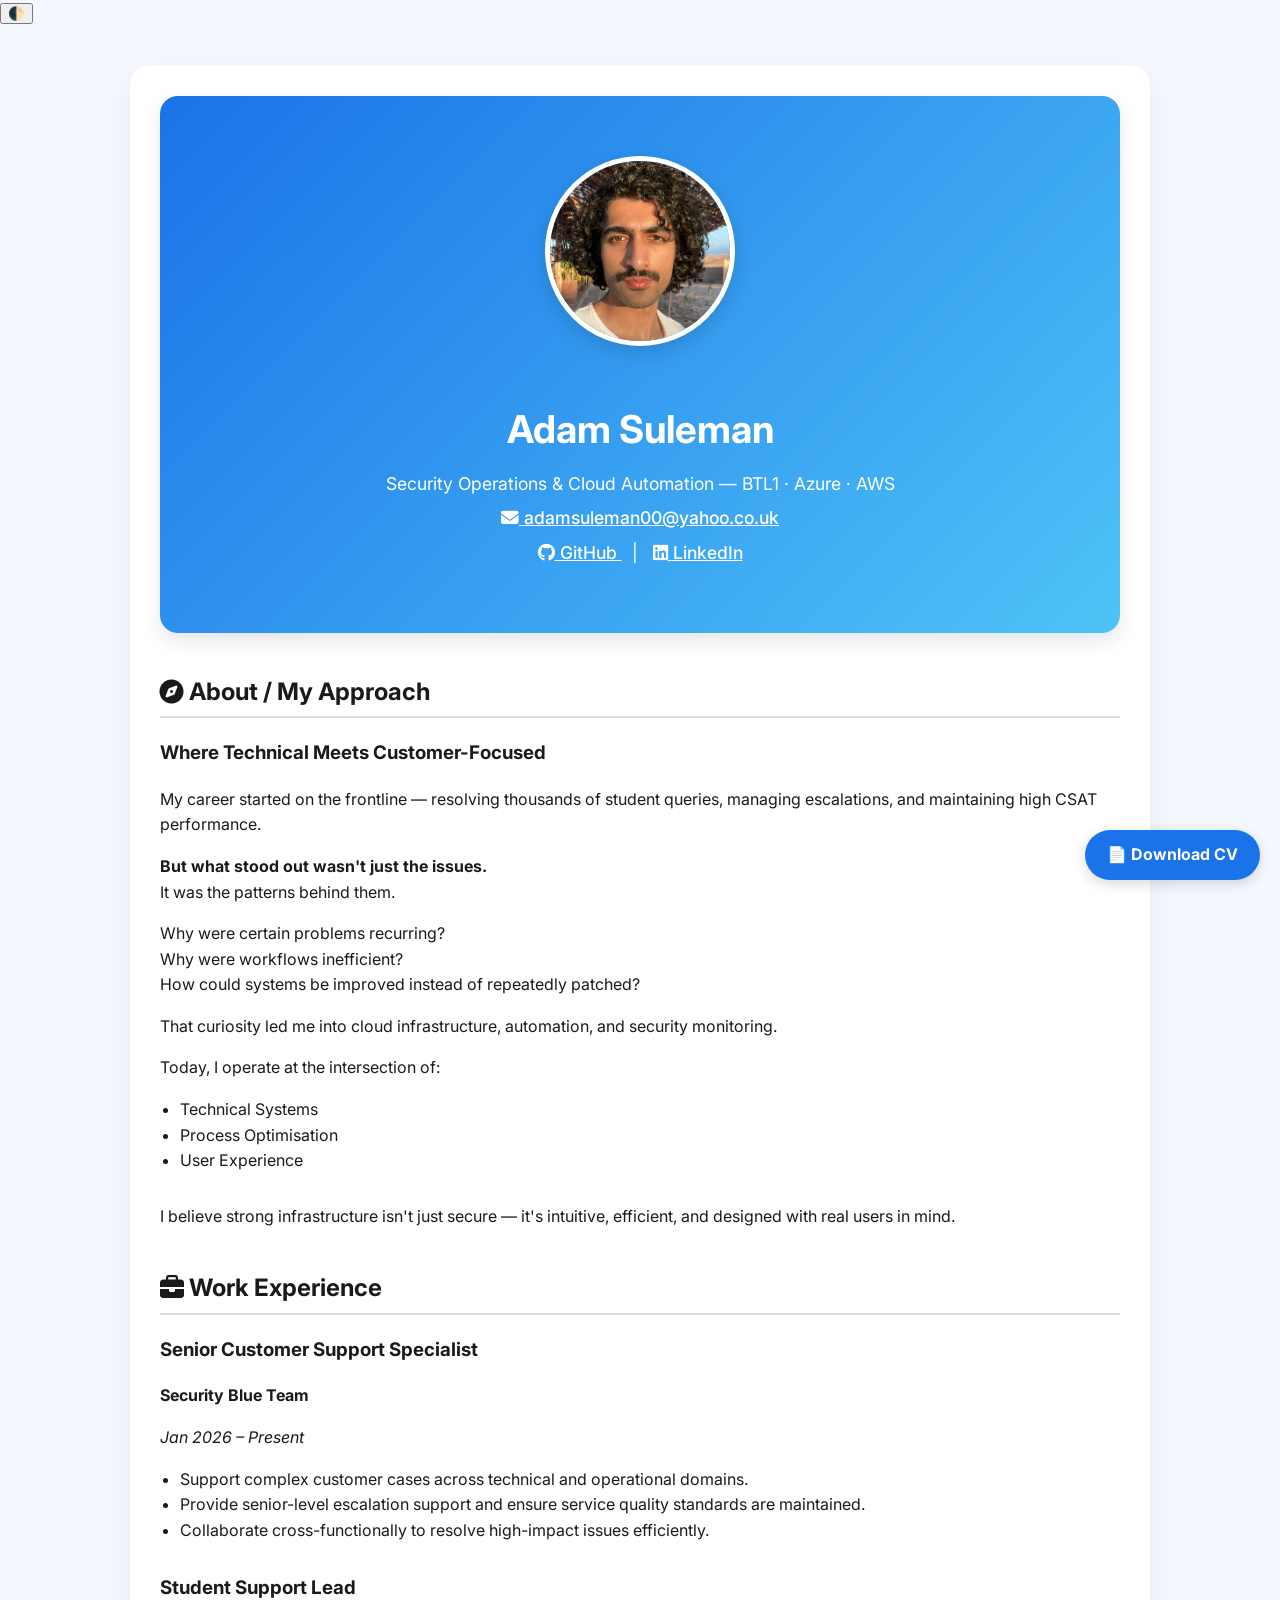
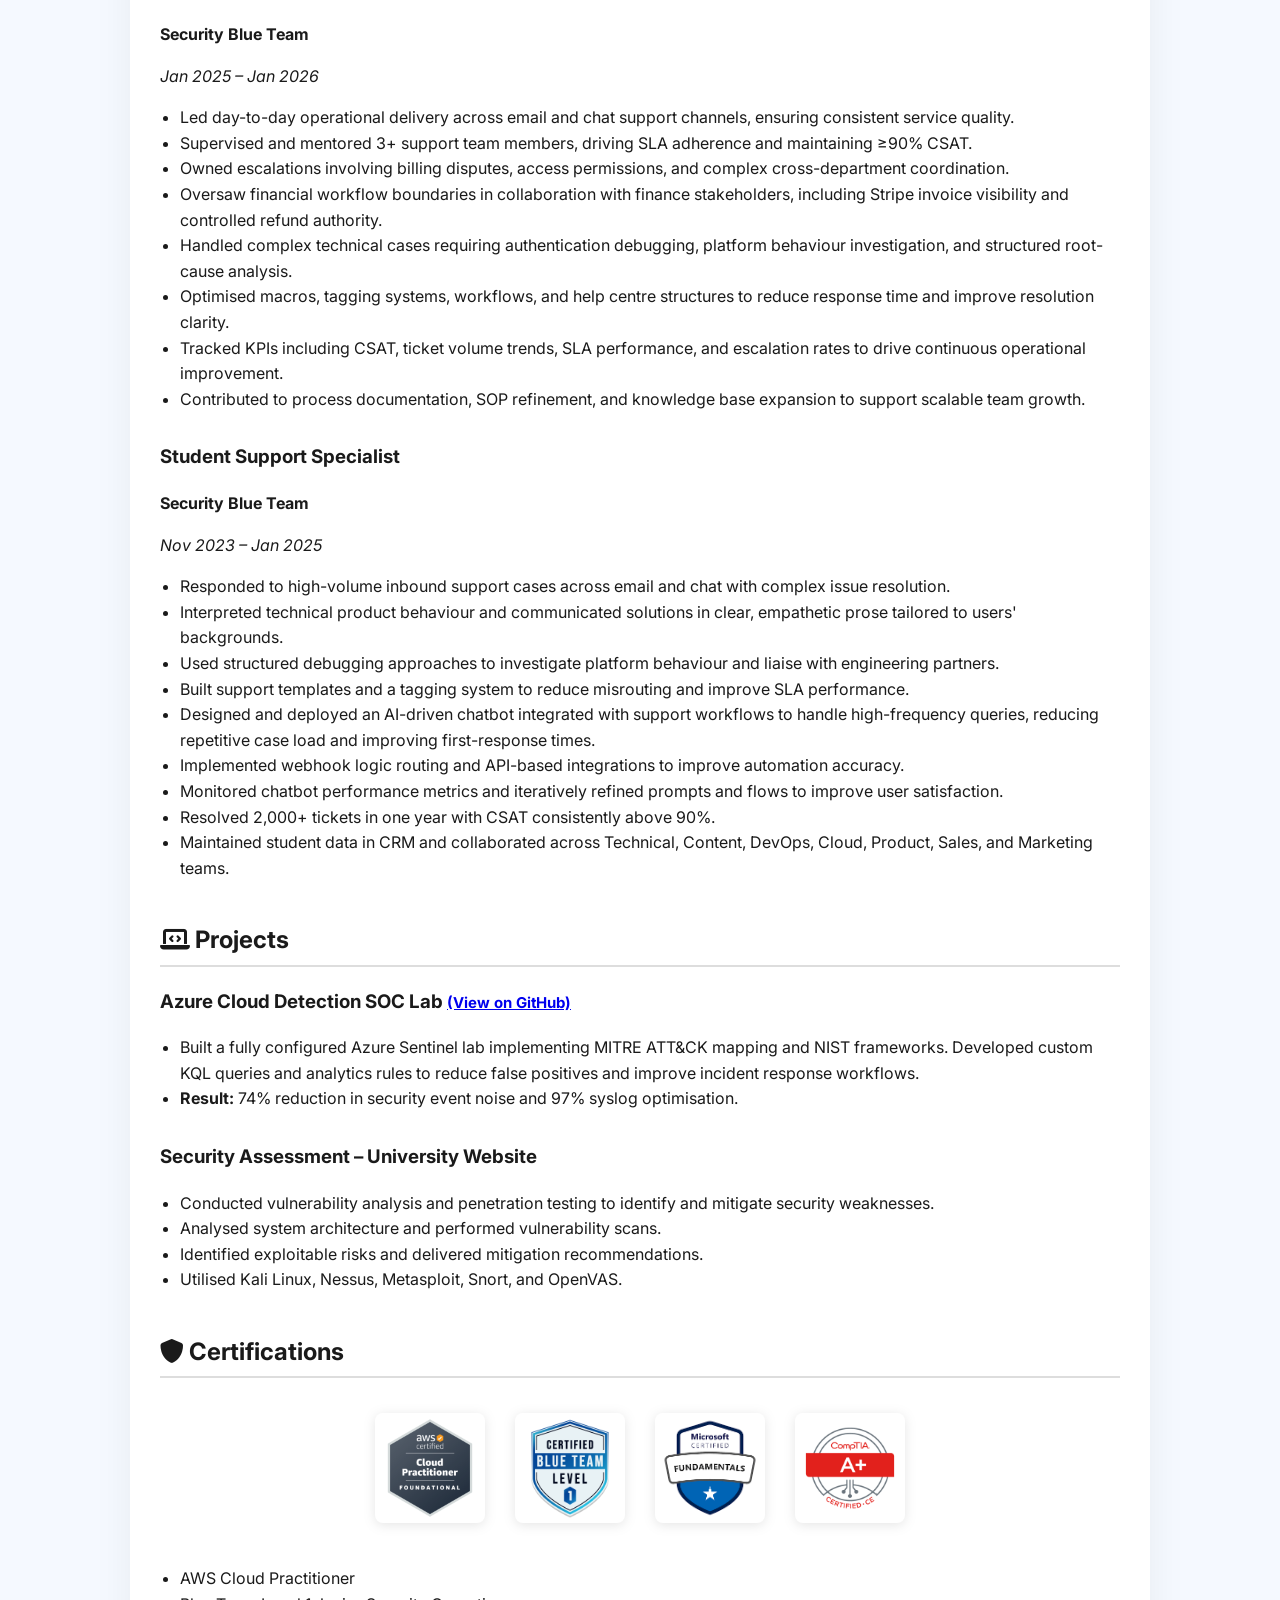
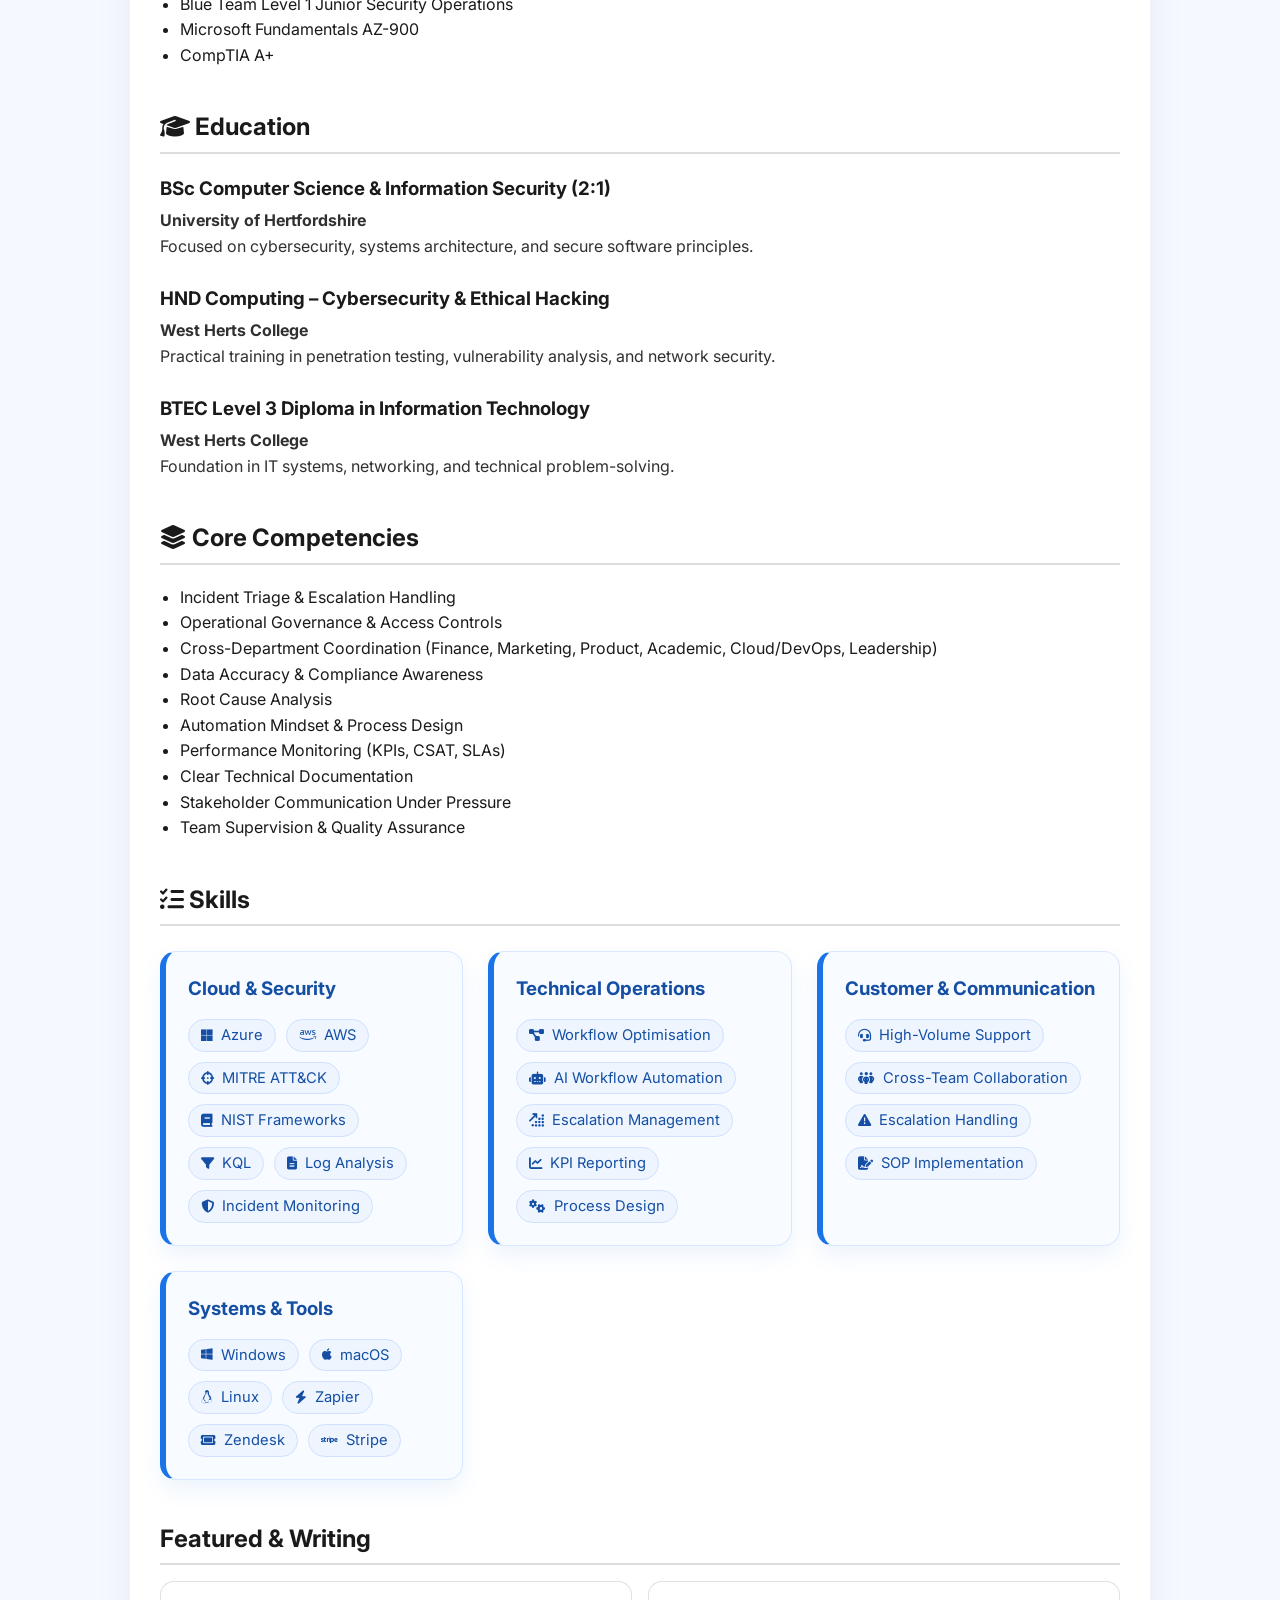
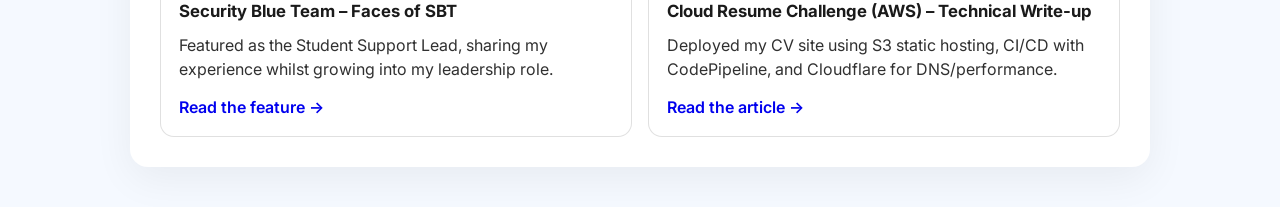
==== commit c1cdd7fe: "Update adam_suleman_cv.html SEO, mobile fixes, accessibility, typo fixes" ====
--- a/adam_suleman_cv.html
+++ b/adam_suleman_cv.html
@@ -2,104 +2,186 @@
 <html lang="en">
 <head>
   <meta charset="UTF-8">
-  <title>Adam Suleman</title>
+  <meta name="viewport" content="width=device-width, initial-scale=1.0">
+  <meta name="description" content="Adam Suleman — Security Operations & Cloud Automation specialist. BTL1 certified, Azure & AWS. Based in the UK.">
+  <meta name="author" content="Adam Suleman">
+  <meta name="robots" content="index, follow">
+  <link rel="canonical" href="https://adam-suleman.blog/">
+
+  <title>Adam Suleman — Security Operations & Cloud Automation</title>
+
+  <!-- Open Graph (LinkedIn, Slack, Discord, WhatsApp previews) -->
+  <meta property="og:type"        content="profile">
+  <meta property="og:title"       content="Adam Suleman — Security Operations & Cloud Automation">
+  <meta property="og:description" content="BTL1 certified security & cloud professional. 2,000+ tickets resolved. 74% reduction in security event noise. Azure Sentinel SOC lab builder.">
+  <meta property="og:url"         content="https://adam-suleman.blog/">
+  <meta property="og:image"       content="https://adam-suleman.blog/profile.jpg">
+  <meta property="og:locale"      content="en_GB">
+
+  <!-- Twitter Card -->
+  <meta name="twitter:card"        content="summary_large_image">
+  <meta name="twitter:title"       content="Adam Suleman — Security Operations & Cloud Automation">
+  <meta name="twitter:description" content="BTL1 certified. Azure Sentinel SOC lab. 2,000+ tickets. 90%+ CSAT.">
+  <meta name="twitter:image"       content="https://adam-suleman.blog/profile.jpg">
+
+  <!-- Schema.org Person structured data -->
+  <script type="application/ld+json">
+  {
+    "@context": "https://schema.org",
+    "@type": "Person",
+    "name": "Adam Suleman",
+    "url": "https://adam-suleman.blog/",
+    "image": "https://adam-suleman.blog/profile.jpg",
+    "email": "adamsuleman00@yahoo.co.uk",
+    "jobTitle": "Senior Customer Support Specialist",
+    "worksFor": {
+      "@type": "Organization",
+      "name": "Security Blue Team"
+    },
+    "alumniOf": [
+      {
+        "@type": "CollegeOrUniversity",
+        "name": "University of Hertfordshire"
+      },
+      {
+        "@type": "CollegeOrUniversity",
+        "name": "West Herts College"
+      }
+    ],
+    "sameAs": [
+      "https://github.com/asuleman-cyber",
+      "https://www.linkedin.com/in/adam-suleman-077a73156/"
+    ],
+    "knowsAbout": [
+      "Cybersecurity", "Cloud Security", "Azure Sentinel", "AWS",
+      "MITRE ATT&CK", "KQL", "Incident Response", "Security Operations"
+    ]
+  }
+  </script>
+
   <link rel="stylesheet" href="style.css">
   <link href="https://fonts.googleapis.com/css2?family=Inter:wght@400;600&display=swap" rel="stylesheet">
   <link rel="stylesheet" href="https://cdnjs.cloudflare.com/ajax/libs/font-awesome/6.5.0/css/all.min.css">
 </head>
 <body>
+
+  <!-- Theme toggle fixed top-right -->
+  <button id="toggle-theme" aria-label="Toggle dark mode">🌓</button>
+
   <div class="container">
     <header>
-      <img src="profile.jpg" alt="Profile Picture" class="profile-pic">
+      <img src="profile.jpg" alt="Adam Suleman profile photo" class="profile-pic">
       <h1>Adam Suleman</h1>
-      <p>“I help scale support operations and automate technical workflows with a hint of creativity"</p>
-      <p>Email: adamsuleman00@yahoo.co.uk</p>
-      <p><a href="https://github.com/asuleman-cyber">GitHub</a> | <a href="https://www.linkedin.com/in/adam-suleman-077a73156/">LinkedIn</a></p>
+      <p class="tagline">Security Operations &amp; Cloud Automation — BTL1 · Azure · AWS</p>
+      <p>
+        <a href="mailto:adamsuleman00@yahoo.co.uk" aria-label="Send email to Adam Suleman">
+          <i class="fa-solid fa-envelope"></i> adamsuleman00@yahoo.co.uk
+        </a>
+      </p>
+      <p>
+        <a href="https://github.com/asuleman-cyber" target="_blank" rel="noopener noreferrer" aria-label="Adam Suleman on GitHub">
+          <i class="fa-brands fa-github"></i> GitHub
+        </a>
+        |
+        <a href="https://www.linkedin.com/in/adam-suleman-077a73156/" target="_blank" rel="noopener noreferrer" aria-label="Adam Suleman on LinkedIn">
+          <i class="fa-brands fa-linkedin"></i> LinkedIn
+        </a>
+      </p>
     </header>
 
-    <section>
-      <h2><i class="fa-solid fa-compass"></i> About / My Approach</h2>
+    <section aria-labelledby="about-heading">
+      <h2 id="about-heading"><i class="fa-solid fa-compass" aria-hidden="true"></i> About / My Approach</h2>
       <h3>Where Technical Meets Customer-Focused</h3>
-    
+
       <p>
         My career started on the frontline — resolving thousands of student queries, managing escalations,
         and maintaining high CSAT performance.
       </p>
-    
-      <p><strong>But what stood out wasn’t just the issues.</strong><br>
+
+      <p><strong>But what stood out wasn't just the issues.</strong><br>
          It was the patterns behind them.</p>
-    
+
       <p>
         Why were certain problems recurring?<br>
         Why were workflows inefficient?<br>
         How could systems be improved instead of repeatedly patched?
       </p>
-    
+
       <p>
         That curiosity led me into cloud infrastructure, automation, and security monitoring.
       </p>
-    
+
       <p>Today, I operate at the intersection of:</p>
-    
+
       <ul>
         <li>Technical Systems</li>
         <li>Process Optimisation</li>
         <li>User Experience</li>
       </ul>
-    
-      <p>
-        I believe strong infrastructure isn’t just secure — it’s intuitive, efficient,
+
+      <p>
+        I believe strong infrastructure isn't just secure — it's intuitive, efficient,
         and designed with real users in mind.
       </p>
     </section>
-        
-    <section>
-        <h2><i class="fa-solid fa-briefcase"></i> Work Experience</h2>
-        <h3>Senior Customer Support Specialist</h3>
-        <p><strong>Security Blue Team</strong></p>
-          <p><em>Jan 2026 – Present</em></p>
-          <ul>
-            <li>Support complex customer cases across technical and operational domains.</li>
-            <li>Provide senior-level escalation support and ensure service quality standards are maintained.</li>
-            <li>Collaborate cross-functionally to resolve high-impact issues efficiently.</li>
-          </ul>
-
-        <h3>Student Support Lead</h3>
-        <p><strong>Security Blue Team</strong></p>
-          <p><em>Jan 2025 – Jan 2026</em></p>
-          <ul>
-            <li>Lead day-to-day operational delivery across email and chat support channels, ensuring consistent service quality.</li>
-            <li>Supervise and mentor 3+ support team members, driving SLA adherence and maintaining ≥90% CSAT according to our yearly business objectives.</li>
-            <li>Own escalations involving billing disputes, access permissions, and complex cross-department coordination.</li>
-            <li>Oversee financial workflow boundaries in collaboration with finance stakeholders, including Stripe invoice visibility and controlled refund authority.</li>
-            <li>Handle complex technical cases requiring authentication debugging, platform behaviour investigation, and structured root-cause analysis.</li>
-            <li>Optimise macros, tagging systems, workflows, and help centre structures to reduce response time and improve resolution clarity.</li>
-            <li>Track KPIs including CSAT, ticket volume trends, SLA performance, and escalation rates to drive continuous operational improvement.</li>
-            <li>Contribute to process documentation, SOP refinement, and knowledge base expansion to support scalable team growth.</li>
-          </ul>
-        <h3>Student Support Specialist (Nov 2023 – Jan 2025)</h3>
-        <p><strong>Security Blue Team</strong></p>
-          <p><em>Nov 2023 – Jan 2025</em></p>
-        <ul>
-          <li>Responded to high-volume inbound support cases across email and chat with complex issue resolution.</li>
-          <li>Interpreted technical product behavior and communicated solutions in clear, empathetic prose tailored to users’ backgrounds.</li>
-          <li>Used structured debugging approaches to investigate platform behavior and liaise with engineering partners.</li>
-          <li>Built support templates and a tagging system to reduce misrouting and improve SLA performance.</li>
-          <li>Designed and deployed an AI-driven chatbot integrated with support workflows to handle high-frequency queries, reducing repetitive case load and improving first-response times.</li>
-          <li>Implemented webhook logic routing and API-based integrations to improve automation accuracy.</li>
-          <li>Monitored chatbot performance metrics and iteratively refined prompts and flows to improve user satisfaction.</li>
-          <li>Resolved 2,000+ tickets in one year with a CSAT (Customer Satisfaction Score) consistently above 90%.</li>
-          <li>Maintained student data in CRM and collaborated multiple teams from Technical teams such as Content/Devops/Cloud, Product, Sales and Marketting teams.</li>
-        </ul>        
-      </section>
-
-    <section>
-      <h2><i class="fa-solid fa-laptop-code"></i> Projects</h2>
-      <h3>Azure Cloud Detection SOC Lab <a href="https://github.com/asuleman-cyber/Azure-Honey-Net-SOC" target="_blank" style="font-size: 0.8em;">(View on GitHub)</a></h3>
-      <ul>
-          <li>To understand modern threat detection, I built a fully configured Azure Sentinel lab implementing MITRE ATT&CK mapping and NIST frameworks. I developed custom KQL queries and analytics rules to reduce false positives and improve incident response workflows.</li>
-          <li>Result: 74% reduction in security event noise and 97% syslog optimisation</li>
-      </ul>
+
+    <section aria-labelledby="experience-heading">
+      <h2 id="experience-heading"><i class="fa-solid fa-briefcase" aria-hidden="true"></i> Work Experience</h2>
+
+      <h3>Senior Customer Support Specialist</h3>
+      <p><strong>Security Blue Team</strong></p>
+      <p><em>Jan 2026 – Present</em></p>
+      <ul>
+        <li>Support complex customer cases across technical and operational domains.</li>
+        <li>Provide senior-level escalation support and ensure service quality standards are maintained.</li>
+        <li>Collaborate cross-functionally to resolve high-impact issues efficiently.</li>
+      </ul>
+
+      <h3>Student Support Lead</h3>
+      <p><strong>Security Blue Team</strong></p>
+      <p><em>Jan 2025 – Jan 2026</em></p>
+      <ul>
+        <li>Led day-to-day operational delivery across email and chat support channels, ensuring consistent service quality.</li>
+        <li>Supervised and mentored 3+ support team members, driving SLA adherence and maintaining ≥90% CSAT.</li>
+        <li>Owned escalations involving billing disputes, access permissions, and complex cross-department coordination.</li>
+        <li>Oversaw financial workflow boundaries in collaboration with finance stakeholders, including Stripe invoice visibility and controlled refund authority.</li>
+        <li>Handled complex technical cases requiring authentication debugging, platform behaviour investigation, and structured root-cause analysis.</li>
+        <li>Optimised macros, tagging systems, workflows, and help centre structures to reduce response time and improve resolution clarity.</li>
+        <li>Tracked KPIs including CSAT, ticket volume trends, SLA performance, and escalation rates to drive continuous operational improvement.</li>
+        <li>Contributed to process documentation, SOP refinement, and knowledge base expansion to support scalable team growth.</li>
+      </ul>
+
+      <h3>Student Support Specialist</h3>
+      <p><strong>Security Blue Team</strong></p>
+      <p><em>Nov 2023 – Jan 2025</em></p>
+      <ul>
+        <li>Responded to high-volume inbound support cases across email and chat with complex issue resolution.</li>
+        <li>Interpreted technical product behaviour and communicated solutions in clear, empathetic prose tailored to users' backgrounds.</li>
+        <li>Used structured debugging approaches to investigate platform behaviour and liaise with engineering partners.</li>
+        <li>Built support templates and a tagging system to reduce misrouting and improve SLA performance.</li>
+        <li>Designed and deployed an AI-driven chatbot integrated with support workflows to handle high-frequency queries, reducing repetitive case load and improving first-response times.</li>
+        <li>Implemented webhook logic routing and API-based integrations to improve automation accuracy.</li>
+        <li>Monitored chatbot performance metrics and iteratively refined prompts and flows to improve user satisfaction.</li>
+        <li>Resolved 2,000+ tickets in one year with CSAT consistently above 90%.</li>
+        <li>Maintained student data in CRM and collaborated across Technical, Content, DevOps, Cloud, Product, Sales, and Marketing teams.</li>
+      </ul>
+    </section>
+
+    <section aria-labelledby="projects-heading">
+      <h2 id="projects-heading"><i class="fa-solid fa-laptop-code" aria-hidden="true"></i> Projects</h2>
+
+      <h3>
+        Azure Cloud Detection SOC Lab
+        <a href="https://github.com/asuleman-cyber/Azure-Honey-Net-SOC" target="_blank" rel="noopener noreferrer"
+           style="font-size: 0.8em;" aria-label="View Azure SOC Lab on GitHub">
+          (View on GitHub)
+        </a>
+      </h3>
+      <ul>
+        <li>Built a fully configured Azure Sentinel lab implementing MITRE ATT&CK mapping and NIST frameworks. Developed custom KQL queries and analytics rules to reduce false positives and improve incident response workflows.</li>
+        <li><strong>Result:</strong> 74% reduction in security event noise and 97% syslog optimisation.</li>
+      </ul>
+
       <h3>Security Assessment – University Website</h3>
       <ul>
         <li>Conducted vulnerability analysis and penetration testing to identify and mitigate security weaknesses.</li>
@@ -109,20 +191,20 @@
       </ul>
     </section>
 
-    <section id="certifications">
-      <h2><i class="fa fa-shield"></i> Certifications</h2>
+    <section id="certifications" aria-labelledby="certs-heading">
+      <h2 id="certs-heading"><i class="fa fa-shield" aria-hidden="true"></i> Certifications</h2>
       <div class="cert-badges">
         <div class="cert-badge">
-          <img src="awscp.png" alt="AWS Cloud Practitioner">
+          <img src="awscp.png" alt="AWS Cloud Practitioner certification badge">
         </div>
         <div class="cert-badge">
-          <img src="btl1.png" alt="Blue Team Level 1">
+          <img src="btl1.png" alt="Blue Team Level 1 certification badge">
         </div>
         <div class="cert-badge">
-          <img src="az900.png" alt="Microsoft AZ-900">
+          <img src="az900.png" alt="Microsoft Azure Fundamentals AZ-900 certification badge">
         </div>
         <div class="cert-badge">
-          <img src="cplusa.png" alt="CompTIA A+">
+          <img src="cplusa.png" alt="CompTIA A+ certification badge">
         </div>
       </div>
       <ul>
@@ -132,163 +214,144 @@
         <li>CompTIA A+</li>
       </ul>
     </section>
-    <section id="education" class="section">
-  
-      
-  <h2><i class="fa-solid fa-graduation-cap"></i> Education</h2>
-
-  <div class="edu-item">
-    <h3>BSc Computer Science & Information Security (2:1)</h3>
-    <p><strong>University of Hertfordshire</strong></p>
-    <p>Focused on cybersecurity, systems architecture, and secure software principles.</p>
+
+    <section id="education" aria-labelledby="edu-heading">
+      <h2 id="edu-heading"><i class="fa-solid fa-graduation-cap" aria-hidden="true"></i> Education</h2>
+
+      <div class="edu-item">
+        <h3>BSc Computer Science &amp; Information Security (2:1)</h3>
+        <p><strong>University of Hertfordshire</strong></p>
+        <p>Focused on cybersecurity, systems architecture, and secure software principles.</p>
+      </div>
+
+      <div class="edu-item">
+        <h3>HND Computing – Cybersecurity &amp; Ethical Hacking</h3>
+        <p><strong>West Herts College</strong></p>
+        <p>Practical training in penetration testing, vulnerability analysis, and network security.</p>
+      </div>
+
+      <div class="edu-item">
+        <h3>BTEC Level 3 Diploma in Information Technology</h3>
+        <p><strong>West Herts College</strong></p>
+        <p>Foundation in IT systems, networking, and technical problem-solving.</p>
+      </div>
+    </section>
+
+    <section aria-labelledby="competencies-heading">
+      <h2 id="competencies-heading"><i class="fa-solid fa-layer-group" aria-hidden="true"></i> Core Competencies</h2>
+      <ul>
+        <li>Incident Triage &amp; Escalation Handling</li>
+        <li>Operational Governance &amp; Access Controls</li>
+        <li>Cross-Department Coordination (Finance, Marketing, Product, Academic, Cloud/DevOps, Leadership)</li>
+        <li>Data Accuracy &amp; Compliance Awareness</li>
+        <li>Root Cause Analysis</li>
+        <li>Automation Mindset &amp; Process Design</li>
+        <li>Performance Monitoring (KPIs, CSAT, SLAs)</li>
+        <li>Clear Technical Documentation</li>
+        <li>Stakeholder Communication Under Pressure</li>
+        <li>Team Supervision &amp; Quality Assurance</li>
+      </ul>
+    </section>
+
+    <section aria-labelledby="skills-heading">
+      <h2 id="skills-heading"><i class="fa-solid fa-list-check" aria-hidden="true"></i> Skills</h2>
+
+      <div class="skills-grid">
+        <div class="skill-card">
+          <h3>Cloud &amp; Security</h3>
+          <div class="skill-badges">
+            <span><i class="fa-brands fa-microsoft" aria-hidden="true"></i> Azure</span>
+            <span><i class="fa-brands fa-aws" aria-hidden="true"></i> AWS</span>
+            <span><i class="fa-solid fa-crosshairs" aria-hidden="true"></i> MITRE ATT&amp;CK</span>
+            <span><i class="fa-solid fa-book" aria-hidden="true"></i> NIST Frameworks</span>
+            <span><i class="fa-solid fa-filter" aria-hidden="true"></i> KQL</span>
+            <span><i class="fa-solid fa-file-lines" aria-hidden="true"></i> Log Analysis</span>
+            <span><i class="fa-solid fa-shield-halved" aria-hidden="true"></i> Incident Monitoring</span>
+          </div>
+        </div>
+
+        <div class="skill-card">
+          <h3>Technical Operations</h3>
+          <div class="skill-badges">
+            <span><i class="fa-solid fa-diagram-project" aria-hidden="true"></i> Workflow Optimisation</span>
+            <span><i class="fa-solid fa-robot" aria-hidden="true"></i> AI Workflow Automation</span>
+            <span><i class="fa-solid fa-arrow-up-right-dots" aria-hidden="true"></i> Escalation Management</span>
+            <span><i class="fa-solid fa-chart-line" aria-hidden="true"></i> KPI Reporting</span>
+            <span><i class="fa-solid fa-gears" aria-hidden="true"></i> Process Design</span>
+          </div>
+        </div>
+
+        <div class="skill-card">
+          <h3>Customer &amp; Communication</h3>
+          <div class="skill-badges">
+            <span><i class="fa-solid fa-headset" aria-hidden="true"></i> High-Volume Support</span>
+            <span><i class="fa-solid fa-people-group" aria-hidden="true"></i> Cross-Team Collaboration</span>
+            <span><i class="fa-solid fa-triangle-exclamation" aria-hidden="true"></i> Escalation Handling</span>
+            <span><i class="fa-solid fa-file-signature" aria-hidden="true"></i> SOP Implementation</span>
+          </div>
+        </div>
+
+        <div class="skill-card">
+          <h3>Systems &amp; Tools</h3>
+          <div class="skill-badges">
+            <span><i class="fa-brands fa-windows" aria-hidden="true"></i> Windows</span>
+            <span><i class="fa-brands fa-apple" aria-hidden="true"></i> macOS</span>
+            <span><i class="fa-brands fa-linux" aria-hidden="true"></i> Linux</span>
+            <span><i class="fa-solid fa-bolt" aria-hidden="true"></i> Zapier</span>
+            <span><i class="fa-solid fa-ticket" aria-hidden="true"></i> Zendesk</span>
+            <span><i class="fa-brands fa-stripe" aria-hidden="true"></i> Stripe</span>
+          </div>
+        </div>
+      </div>
+    </section>
+
+    <section id="featured" class="section featured" aria-labelledby="featured-heading">
+      <h2 id="featured-heading">Featured &amp; Writing</h2>
+
+      <div class="cards">
+        <article class="card">
+          <h3>Security Blue Team – Faces of SBT</h3>
+          <p>
+            Featured as the Student Support Lead, sharing my experience whilst growing into my leadership role.
+          </p>
+          <a href="https://www.securityblue.team/blog/posts/faces-of-sbt-adam-student-support-lead"
+             target="_blank" rel="noopener noreferrer"
+             aria-label="Read the Security Blue Team feature article (opens in a new tab)">
+            Read the feature →
+          </a>
+        </article>
+
+        <article class="card">
+          <h3>Cloud Resume Challenge (AWS) – Technical Write-up</h3>
+          <p>
+            Deployed my CV site using S3 static hosting, CI/CD with CodePipeline, and Cloudflare for DNS/performance.
+          </p>
+          <a href="https://medium.com/@adamsuleman00/cloud-resume-challenge-aws-deploying-cv-site-using-s3-codepipeline-and-cloudflare-2bffd1a696c5"
+             target="_blank" rel="noopener noreferrer"
+             aria-label="Read the Cloud Resume Challenge article on Medium (opens in a new tab)">
+            Read the article →
+          </a>
+        </article>
+      </div>
+    </section>
+
+    <a href="adam-suleman-cv.pdf" class="download-btn" download aria-label="Download Adam Suleman CV as PDF">
+      📄 Download CV
+    </a>
   </div>
-
-  <div class="edu-item">
-    <h3>HND Computing – Cybersecurity & Ethical Hacking</h3>
-    <p><strong>West Herts College</strong></p>
-    <p>Practical training in penetration testing, vulnerability analysis, and network security.</p>
-  </div>
-
-  <div class="edu-item">
-    <h3>BTEC Level 3 Diploma in Information Technology</h3>
-    <p><strong>West Herts College</strong></p>
-    <p>Foundation in IT systems, networking, and technical problem-solving.</p>
-  </div>
-</section>
-    
-    <section>
-        <h2><i class="fa-solid fa-layer-group"></i> Core Competencies</h2>
-        <ul>
-          <li>Incident Triage &amp; Escalation Handling</li>
-          <li>Operational Governance &amp; Access Controls</li>
-          <li>Cross-Department Coordination (Finance, Marketting, Product, Academic, Cloud/DevOps, Leadership)</li>
-          <li>Data Accuracy &amp; Compliance Awareness</li>
-          <li>Root Cause Analysis</li>
-          <li>Automation Mindset &amp; Process Design</li>
-          <li>Performance Monitoring (KPIs, CSAT, SLAs)</li>
-          <li>Clear Technical Documentation</li>
-          <li>Stakeholder Communication Under Pressure</li>
-          <li>Team Supervision &amp; Quality Assurance</li>
-        </ul>
-      </section>
-    
-<!-- SKILLS -->
-<section>
-  <h2><i class="fa-solid fa-list-check"></i> Skills</h2>
-
-  <div class="skills-grid">
-
-    <div class="skill-card">
-      <h3>Cloud & Security</h3>
-      <div class="skill-badges">
-        <span><i class="fa-brands fa-microsoft"></i> Azure</span>
-        <span><i class="fa-brands fa-aws"></i> AWS</span>
-        <span><i class="fa-solid fa-crosshairs"></i> MITRE ATT&CK</span>
-        <span><i class="fa-solid fa-book"></i> NIST Frameworks</span>
-        <span><i class="fa-solid fa-filter"></i> KQL</span>
-        <span><i class="fa-solid fa-file-lines"></i> Log Analysis</span>
-        <span><i class="fa-solid fa-shield-halved"></i> Incident Monitoring</span>
-      </div>
-    </div>
-
-    <div class="skill-card">
-      <h3>Technical Operations</h3>
-      <div class="skill-badges">
-        <span><i class="fa-solid fa-diagram-project"></i> Workflow Optimisation</span>
-        <span><i class="fa-solid fa-robot"></i> AI Workflow Automation</span>
-        <span><i class="fa-solid fa-arrow-up-right-dots"></i> Escalation Management</span>
-        <span><i class="fa-solid fa-chart-line"></i> KPI Reporting</span>
-        <span><i class="fa-solid fa-gears"></i> Process Design</span>
-      </div>
-    </div>
-
-    <div class="skill-card">
-      <h3>Customer & Communication</h3>
-      <div class="skill-badges">
-        <span><i class="fa-solid fa-headset"></i> High-Volume Support</span>
-        <span><i class="fa-solid fa-people-group"></i> Cross-Team Collaboration</span>
-        <span><i class="fa-solid fa-triangle-exclamation"></i> Escalation Handling</span>
-        <span><i class="fa-solid fa-file-signature"></i> SOP Implementation</span>
-      </div>
-    </div>
-
-    <div class="skill-card">
-      <h3>Systems & Tools</h3>
-      <div class="skill-badges">
-        <span><i class="fa-brands fa-windows"></i> Windows</span>
-        <span><i class="fa-brands fa-apple"></i> macOS</span>
-        <span><i class="fa-brands fa-linux"></i> Linux</span>
-        <span><i class="fa-solid fa-bolt"></i> Zapier</span>
-        <span><i class="fa-solid fa-ticket"></i> Zendesk</span>
-        <span><i class="fa-brands fa-stripe"></i> Stripe</span>
-      </div>
-    </div>
-
-  </div>
-</section>
-
-<!-- =========================
-     Featured & Technical Writing (add anywhere)
-     ========================= -->
-<section id="featured" class="section featured">
-  <h2>Featured & Writing</h2>
-
-  <div class="cards">
-    <!-- Security Blue Team feature -->
-    <article class="card">
-      <h3>Security Blue Team – Faces of SBT</h3>
-      <p>
-        Featured as the Student Support Lead, sharing my experience whilst growing into my leadership role
-      </p>
-      <a
-        href="https://www.securityblue.team/blog/posts/faces-of-sbt-adam-student-support-lead"
-        target="_blank"
-        rel="noopener noreferrer"
-        aria-label="Read the Security Blue Team feature (opens in a new tab)"
-      >
-        Read the feature →
-      </a>
-    </article>
-
-    <!-- Medium article -->
-    <article class="card">
-      <h3>Cloud Resume Challenge (AWS) – Technical Write-up</h3>
-      <p>
-        Deployed my CV site using S3 static hosting, CI/CD with CodePipeline, and Cloudflare for DNS/performance.
-      </p>
-      <a
-        href="https://medium.com/@adamsuleman00/cloud-resume-challenge-aws-deploying-cv-site-using-s3-codepipeline-and-cloudflare-2bffd1a696c5"
-        target="_blank"
-        rel="noopener noreferrer"
-        aria-label="Read the Cloud Resume Challenge article on Medium (opens in a new tab)"
-      >
-        Read the article →
-      </a>
-    </article>
-  </div>
-</section>
-  <a href="adam-suleman-cv.pdf" class="download-btn" download>📄 Download CV</a>
-  <button id="toggle-theme">🌓 Toggle Theme</button>
 
   <script>
     const toggleBtn = document.getElementById('toggle-theme');
     const body = document.body;
-  
-    // Load saved preference
+
     if (localStorage.getItem('theme') === 'dark') {
       body.classList.add('dark-mode');
     }
-  
+
     toggleBtn.addEventListener('click', () => {
       body.classList.toggle('dark-mode');
-  
-      // Save preference
-      if (body.classList.contains('dark-mode')) {
-        localStorage.setItem('theme', 'dark');
-      } else {
-        localStorage.setItem('theme', 'light');
-      }
+      localStorage.setItem('theme', body.classList.contains('dark-mode') ? 'dark' : 'light');
     });
-  </script>  
+  </script>
 </body>
 </html>
